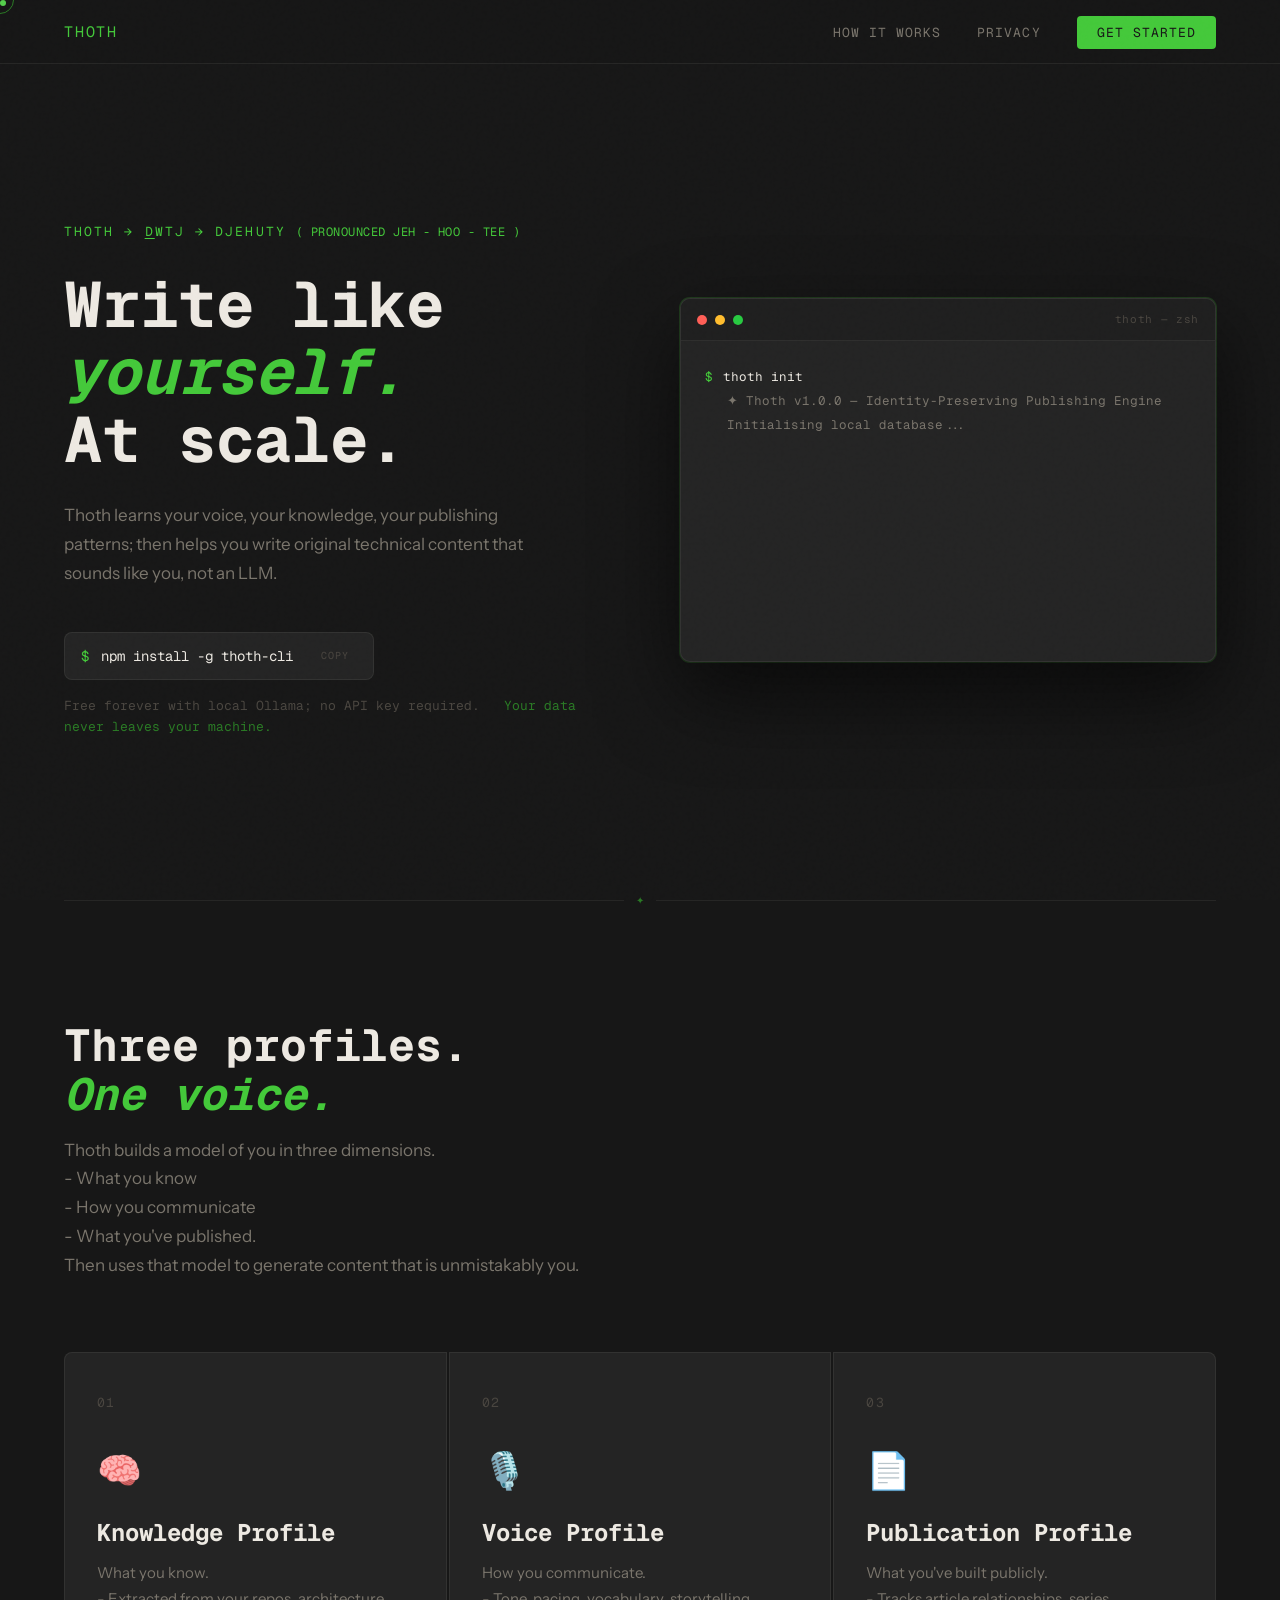
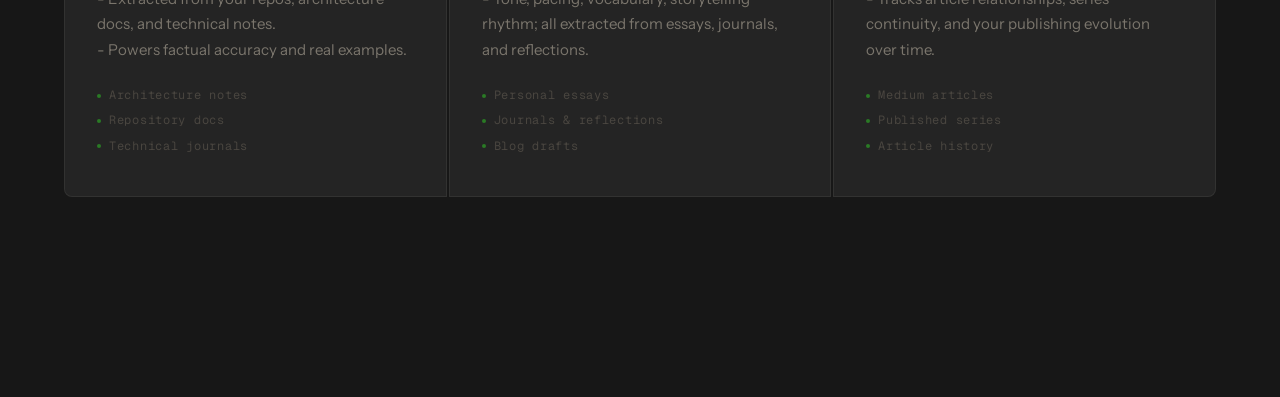
==== index.html @ 168db328 "Implement technical analyst review fixes - Consolidate --font-serif into --font-mono (remove redunda" ====
<!doctype html>
<html lang="en">
	<head>
		<meta charset="UTF-8" />
		<meta name="viewport" content="width=device-width, initial-scale=1.0" />
		<title>Thoth | Identity Preserving Publishing Engine</title>

		<!-- Fonts -->
		<link rel="preconnect" href="https://fonts.googleapis.com" />
		<link rel="preconnect" href="https://fonts.gstatic.com" crossorigin />
		<link
			href="https://fonts.googleapis.com/css2?family=Geist+Mono:wght@300;400;500&family=Instrument+Sans:ital,wght@0,400;0,500;1,400&display=swap"
			rel="stylesheet" />

		<!-- Styles -->
		<link rel="stylesheet" href="css/variables.css" />
		<link rel="stylesheet" href="css/reset.css" />
		<link rel="stylesheet" href="css/base.css" />
		<link rel="stylesheet" href="css/cursor.css" />
		<link rel="stylesheet" href="css/nav.css" />
		<link rel="stylesheet" href="css/hero.css" />
		<link rel="stylesheet" href="css/hero-terminal.css" />
		<link rel="stylesheet" href="css/profiles.css" />
		<link rel="stylesheet" href="css/responsive.css" />
	</head>
	<body>
		<div class="cursor" id="cursor"></div>
		<div class="cursor-ring" id="cursor-ring"></div>

		<nav>
			<div class="nav-logo">Thoth</div>
			<ul class="nav-links">
				<li><a href="#how">How it Works</a></li>
				<li><a href="#privacy">Privacy</a></li>
				<li><a href="#privacy" class="nav-cta">Get Started</a></li>
			</ul>
		</nav>

		<section id="hero">
			<div class="hero-left">
				<p class="hero-eyebrow">
					THOTH &rarr; <u>d</u>wtj &rarr; Djehuty
					<span style="letter-spacing: 0.04em; font-size: 12px">( pronounced Jeh - hoo - tee )</span>
				</p>
				<h1 class="hero-headline">Write like<br /><em>yourself.</em><br />At scale.</h1>
				<p class="hero-sub">
					Thoth learns your voice, your knowledge, your publishing patterns; then helps you write original
					technical content that sounds like you, not an LLM.
				</p>
				<div class="hero-actions">
					<div class="install-strip">
						<span class="prompt">$</span>
						<span id="install-cmd">npm install -g thoth-cli</span>
						<button class="copy-btn">Copy</button>
					</div>
					<p class="hero-note">
						Free forever with local Ollama; no API key required. &nbsp;
						<a href="#privacy">Your data never leaves your machine.</a>
					</p>
				</div>
			</div>

			<div class="hero-right">
				<div class="terminal-window">
					<div class="terminal-bar">
						<div class="t-dot red"></div>
						<div class="t-dot yellow"></div>
						<div class="t-dot green"></div>
						<span class="t-label">thoth — zsh</span>
					</div>
					<div class="terminal-body" id="hero-terminal"></div>
				</div>
			</div>
		</section>

		<div class="section-rule"></div>

		<section id="how">
			<h2 class="section-title">Three profiles.<br /><em>One voice.</em></h2>
			<p class="section-subtitle">
				Thoth builds a model of you in three dimensions. <br />- What you know <br />- How you communicate
				<br />- What you've published. <br />Then uses that model to generate content that is unmistakably you.
			</p>

			<div class="profiles-grid">
				<div class="profile-card">
					<div class="profile-num">01</div>
					<span class="profile-icon">🧠</span>
					<h3 class="profile-name">Knowledge Profile</h3>
					<p class="profile-desc">
						What you know. <br />- Extracted from your repos, architecture docs, and technical notes.
						<br />- Powers factual accuracy and real examples.
					</p>
					<div class="profile-sources">
						<span class="source-tag">Architecture notes</span>
						<span class="source-tag">Repository docs</span>
						<span class="source-tag">Technical journals</span>
					</div>
				</div>

				<div class="profile-card">
					<div class="profile-num">02</div>
					<span class="profile-icon">🎙️</span>
					<h3 class="profile-name">Voice Profile</h3>
					<p class="profile-desc">
						How you communicate. <br />- Tone, pacing, vocabulary, storytelling rhythm; all extracted from
						essays, journals, and reflections.
					</p>
					<div class="profile-sources">
						<span class="source-tag">Personal essays</span>
						<span class="source-tag">Journals & reflections</span>
						<span class="source-tag">Blog drafts</span>
					</div>
				</div>

				<div class="profile-card">
					<div class="profile-num">03</div>
					<span class="profile-icon">📄</span>
					<h3 class="profile-name">Publication Profile</h3>
					<p class="profile-desc">
						What you've built publicly. <br />- Tracks article relationships, series continuity, and your
						publishing evolution over time.
					</p>
					<div class="profile-sources">
						<span class="source-tag">Medium articles</span>
						<span class="source-tag">Published series</span>
						<span class="source-tag">Article history</span>
					</div>
				</div>
			</div>
		</section>

		<script src="js/terminal.js"></script>
		<script src="js/cursor.js"></script>
	</body>
</html>
---- css/variables.css ----
:root {
	--bg: #171717;
	--bg-raised: #1f1f1f;
	--bg-card: #242424;
	--accent: #44c93a;
	--accent-dim: #2a7a25;
	--accent-glow: rgba(68, 201, 58, 0.12);
	--text: #ede9e2;
	--text-dim: #7a756c;
	--text-muted: #4a4640;
	--border: rgba(237, 233, 226, 0.07);
	--border-accent: rgba(68, 201, 58, 0.22);
	--radius: 8px;
	--font-mono: "Geist Mono", "Cascadia Code", monospace;
	--font-body: "Instrument Sans", sans-serif;
}
---- css/base.css ----
body {
    background: var(--bg);
    color: var(--text);
    font-family: var(--font-body);
    font-size: 16px;
    line-height: 1.6;
    overflow-x: hidden;
    cursor: default;
}

body::before {
    content: "";
    position: fixed;
    inset: 0;
    background-image: url("data:image/svg+xml,%3Csvg viewBox='0 0 256 256' xmlns='http://www.w3.org/2000/svg'%3E%3Cfilter id='noise'%3E%3CfeTurbulence type='fractalNoise' baseFrequency='0.9' numOctaves='4' stitchTiles='stitch'/%3E%3C/filter%3E%3Crect width='100%25' height='100%25' filter='url(%23noise)' opacity='0.04'/%3E%3C/svg%3E");
    pointer-events: none;
    z-index: 9999;
    opacity: 0.4;
}
---- css/cursor.css ----
.cursor {
    position: fixed;
    width: 6px;
    height: 6px;
    background: var(--accent);
    border-radius: 50%;
    pointer-events: none;
    z-index: 10000;
    transition:
        width 0.2s ease,
        height 0.2s ease,
        opacity 0.2s ease;
    mix-blend-mode: screen;
}

.cursor-ring {
    position: fixed;
    width: 28px;
    height: 28px;
    border: 1px solid var(--accent-dim);
    border-radius: 50%;
    pointer-events: none;
    z-index: 9998;
    transition:
        width 0.25s ease,
        height 0.25s ease,
        border-color 0.2s ease;
}
---- css/nav.css ----
nav {
    position: fixed;
    top: 0;
    left: 0;
    right: 0;
    z-index: 100;
    padding: 0 5%;
    height: 64px;
    display: flex;
    align-items: center;
    justify-content: space-between;
    border-bottom: 1px solid var(--border);
    background: rgba(23, 23, 23, 0.88);
    backdrop-filter: blur(12px);
}

.nav-logo {
    font-family: var(--font-mono);
    font-size: 15px;
    color: var(--accent);
    letter-spacing: 0.12em;
    text-transform: uppercase;
}

.nav-links {
    display: flex;
    align-items: center;
    gap: 2.25rem;
    list-style: none;
}

.nav-links a {
    font-family: var(--font-mono);
    font-size: 13px;
    color: var(--text-dim);
    text-decoration: none;
    letter-spacing: 0.08em;
    text-transform: uppercase;
    transition: color 0.2s;
}

.nav-links a:hover {
    color: var(--text);
}

.nav-cta {
    font-family: var(--font-mono);
    font-size: 12px;
    color: var(--bg) !important;
    background: var(--accent);
    padding: 0.5rem 1.25rem;
    border-radius: 4px;
    letter-spacing: 0.08em;
    text-transform: uppercase;
    transition: opacity 0.2s !important;
}

.nav-cta:hover {
    opacity: 0.85;
    color: var(--bg) !important;
}
---- css/hero.css ----
#hero {
	min-height: 100dvh;
	padding: 8.75rem 5% 5rem;
	display: grid;
	grid-template-columns: 1fr 1fr;
	gap: 5rem;
	align-items: center;
	position: relative;
	overflow: hidden;
}

.hero-left {
    position: relative;
    z-index: 1;
}

.hero-eyebrow {
    font-family: var(--font-mono);
    font-size: 13px;
    color: var(--accent);
    letter-spacing: 0.16em;
    text-transform: uppercase;
    margin-bottom: 1.75rem;
}

.hero-eyebrow u {
    text-decoration: underline;
    text-underline-offset: 2px;
}

.hero-headline {
	font-family: var(--font-mono);
	font-size: clamp(40px, 5vw, 68px);
	line-height: 1.05;
	color: var(--text);
	margin-bottom: 1.75rem;
}

.hero-headline em {
	font-style: italic;
	color: var(--accent);
}

.hero-sub {
	font-size: 17px;
	color: var(--text-dim);
	line-height: 1.7;
	max-width: 44ch;
	margin-bottom: 2.75rem;
}

.hero-actions {
	display: flex;
	flex-direction: column;
	gap: 1rem;
}

.install-strip {
	display: flex;
    align-items: center;
    gap: 0.75rem;
    background: var(--bg-card);
    border: 1px solid var(--border);
    border-radius: var(--radius);
    padding: 0.75rem 1rem;
    width: fit-content;
}

.install-strip span {
	font-family: var(--font-mono);
	font-size: 14px;
	color: var(--text);
}

.install-strip .prompt {
	color: var(--accent);
	user-select: none;
}

.copy-btn {
	background: none;
	border: none;
	cursor: pointer;
	color: var(--text-muted);
	font-family: var(--font-mono);
    font-size: 10px;
    letter-spacing: 0.1em;
    text-transform: uppercase;
    padding: 0.25rem 0.5rem;
    border-radius: 3px;
	transition:
		color 0.2s,
		background 0.2s;
    margin-left: 0.5rem;
}

.copy-btn:hover {
	color: var(--accent);
	background: var(--accent-glow);
}

.hero-note {
	font-family: var(--font-mono);
	font-size: 13px;
	color: var(--text-muted);
}

.hero-note a {
	color: var(--accent-dim);
	text-decoration: none;
}

.hero-note a:hover {
	color: var(--accent);
}
---- css/hero-terminal.css ----
.hero-right {
    position: relative;
    z-index: 1;
}

.terminal-window {
    background: var(--bg-card);
    border: 1px solid var(--border);
    border-radius: 10px;
    overflow: hidden;
    box-shadow:
        0 32px 80px rgba(0, 0, 0, 0.6),
        0 0 0 1px var(--border-accent);
}

.terminal-bar {
    background: var(--bg-raised);
    padding: 0.75rem 1rem;
    display: flex;
    align-items: center;
    gap: 0.5rem;
    border-bottom: 1px solid var(--border);
}

.t-dot {
    width: 10px;
    height: 10px;
    border-radius: 50%;
}

.t-dot.red {
    background: #ff5f57;
}

.t-dot.yellow {
    background: #ffbd2e;
}

.t-dot.green {
    background: #28ca41;
}

.t-label {
    font-family: var(--font-mono);
    font-size: 11px;
    color: var(--text-muted);
    margin-left: auto;
    letter-spacing: 0.06em;
}

.terminal-body {
    padding: 1.5rem;
    font-family: var(--font-mono);
    font-size: 12.5px;
    line-height: 1.9;
    min-height: 320px;
}

.t-line {
    display: flex;
    align-items: baseline;
    gap: 0.625rem;
}

.t-prompt {
    color: var(--accent);
    user-select: none;
}

.t-cmd {
    color: var(--text);
}

.t-output {
    color: var(--text-dim);
    padding-left: 1.375rem;
}

.t-success {
    color: #4caf82;
    padding-left: 1.375rem;
}

.t-section {
    color: var(--accent-dim);
    padding-left: 1.375rem;
    font-size: 11px;
    letter-spacing: 0.05em;
}

.t-cursor-blink {
    display: inline-block;
    width: 7px;
    height: 13px;
    background: var(--accent);
    animation: blink 1s step-end infinite;
    vertical-align: middle;
    margin-left: 0.125rem;
    border-radius: 1px;
}

@keyframes blink {
    0%,
    100% {
        opacity: 1;
    }
    50% {
        opacity: 0;
    }
}
---- css/profiles.css ----
.section-rule {
    width: 90%;
    margin: 0 auto;
    height: 1px;
    background: var(--border);
    position: relative;
}

.section-rule::before {
    content: "✦";
    position: absolute;
    left: 50%;
    top: 50%;
    transform: translate(-50%, -50%);
    background: var(--bg);
    padding: 0 0.75rem;
    color: var(--accent-dim);
    font-size: 10px;
}

#how {
    padding: 7.5rem 5%;
}

.section-title {
    font-family: var(--font-mono);
    font-size: clamp(32px, 3.5vw, 52px);
    line-height: 1.1;
    color: var(--text);
    margin-bottom: 1rem;
}

.section-title em {
    color: var(--accent);
    font-style: italic;
}

.section-subtitle {
    font-size: 17px;
    color: var(--text-dim);
    max-width: 52ch;
    margin-bottom: 4.5rem;
    line-height: 1.7;
}

.profiles-grid {
    display: grid;
    grid-template-columns: repeat(3, 1fr);
    gap: 0.125rem;
    margin-bottom: 5rem;
}

.profile-card {
    background: var(--bg-card);
    border: 1px solid var(--border);
    padding: 2.5rem 2rem;
    position: relative;
    overflow: hidden;
    cursor: default;
    transition:
        border-color 0.3s ease,
        background 0.3s ease;
}

.profile-card:first-child {
    border-radius: 8px 0 0 8px;
}

.profile-card:last-child {
    border-radius: 0 8px 8px 0;
}

.profile-card::before {
    content: "";
    position: absolute;
    inset: 0;
    background: var(--accent-glow);
    opacity: 0;
    transition: opacity 0.4s ease;
}

.profile-card:hover {
    border-color: var(--border-accent);
}

.profile-card:hover::before {
    opacity: 1;
}

.profile-card:hover .profile-num {
    color: var(--accent);
}

.profile-num {
    font-family: var(--font-mono);
    font-size: 13px;
    color: var(--text-muted);
    letter-spacing: 0.1em;
    margin-bottom: 1.75rem;
    transition: color 0.3s;
}

.profile-icon {
    font-size: 36px;
    margin-bottom: 1.25rem;
    display: block;
}

.profile-name {
    font-family: var(--font-mono);
    font-size: 24px;
    color: var(--text);
    margin-bottom: 0.75rem;
    line-height: 1.2;
}

.profile-desc {
    font-size: 15px;
    color: var(--text-dim);
    line-height: 1.7;
    margin-bottom: 1.5rem;
}

.profile-sources {
    display: flex;
    flex-direction: column;
    gap: 0.375rem;
}

.source-tag {
    font-family: var(--font-mono);
    font-size: 12px;
    color: var(--text-muted);
    letter-spacing: 0.06em;
    display: flex;
    align-items: center;
    gap: 0.5rem;
}

.source-tag::before {
    content: "";
    display: inline-block;
    width: 4px;
    height: 4px;
    border-radius: 50%;
    background: var(--accent-dim);
    flex-shrink: 0;
}
---- css/responsive.css ----
@media (prefers-reduced-motion: reduce) {
    *,
    *::before,
    *::after {
        animation-duration: 0.01ms !important;
        transition-duration: 0.01ms !important;
    }
}

@media (max-width: 900px) {
    #hero {
        grid-template-columns: 1fr;
        gap: 3rem;
    }

    .profiles-grid {
        grid-template-columns: 1fr;
    }

    .profile-card:first-child {
        border-radius: 8px 8px 0 0;
    }

    .profile-card:last-child {
        border-radius: 0 0 8px 8px;
    }

    nav .nav-links {
        display: none;
    }
}
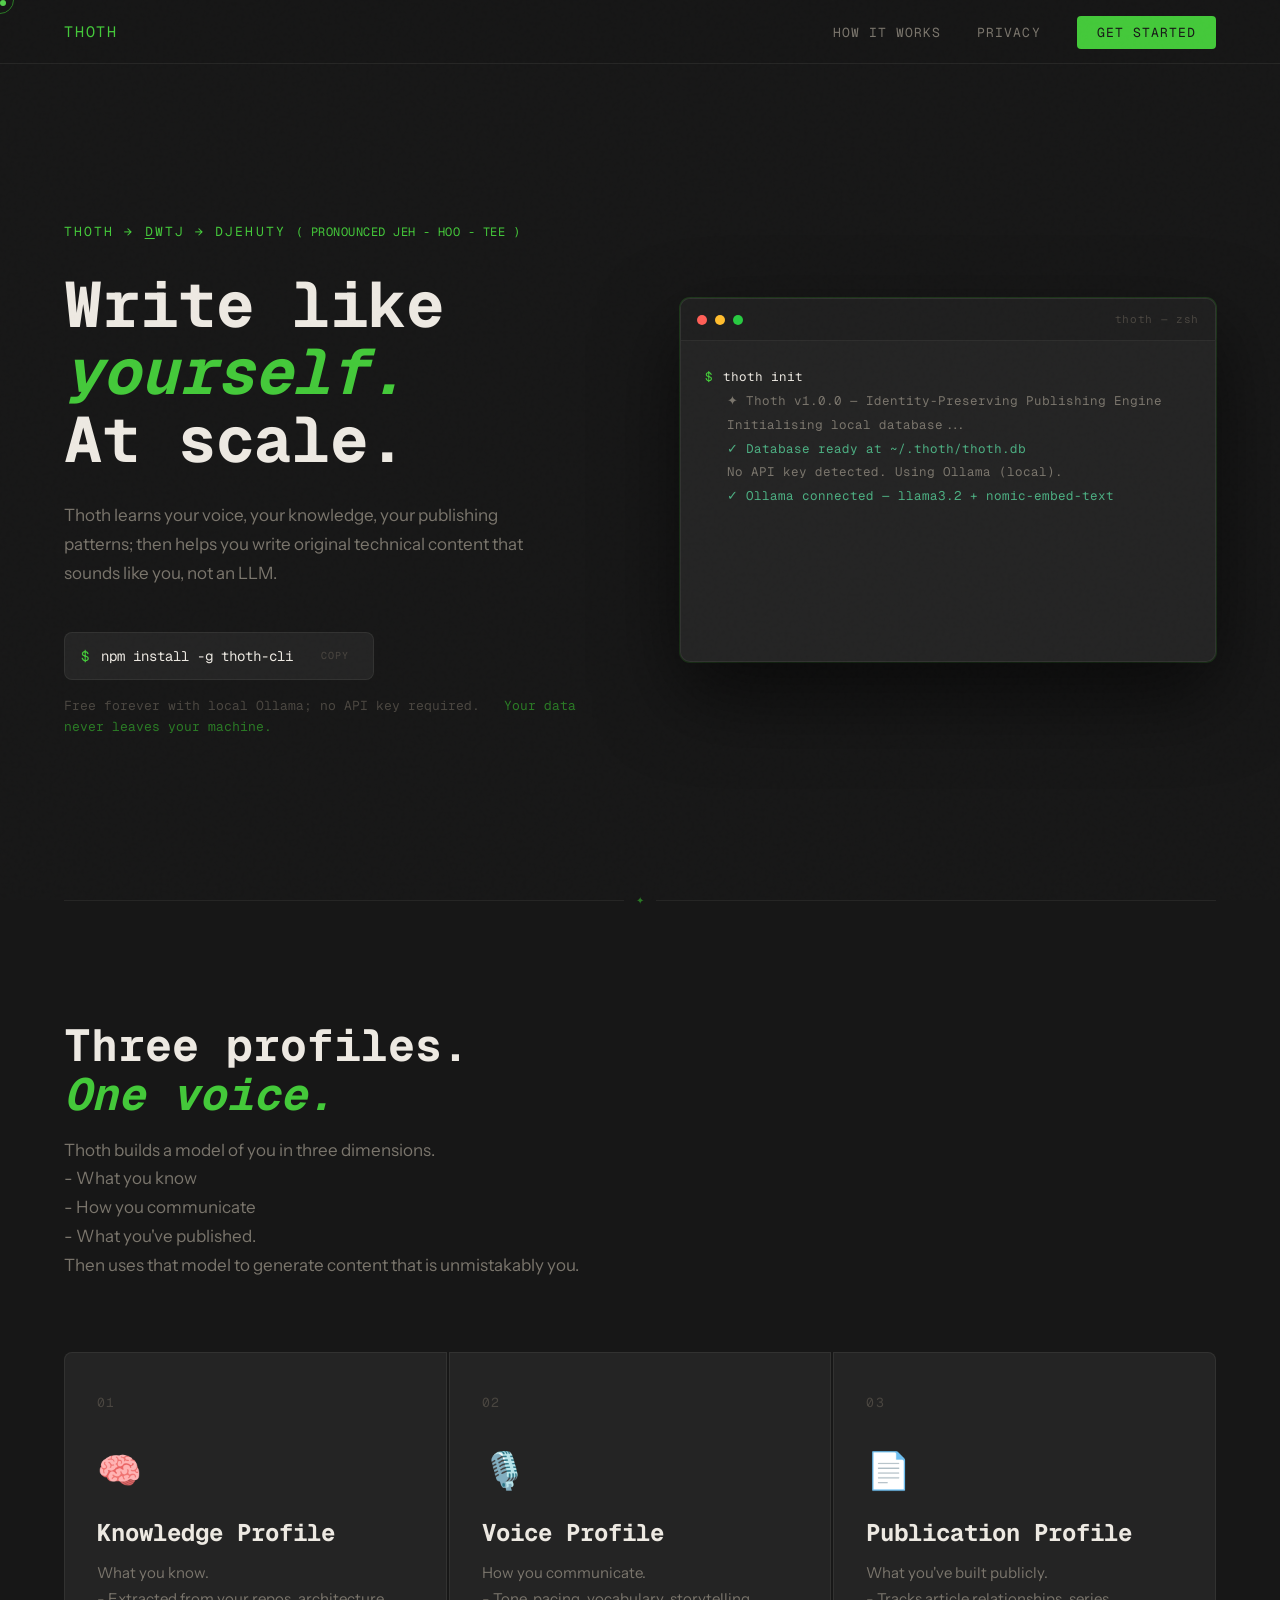
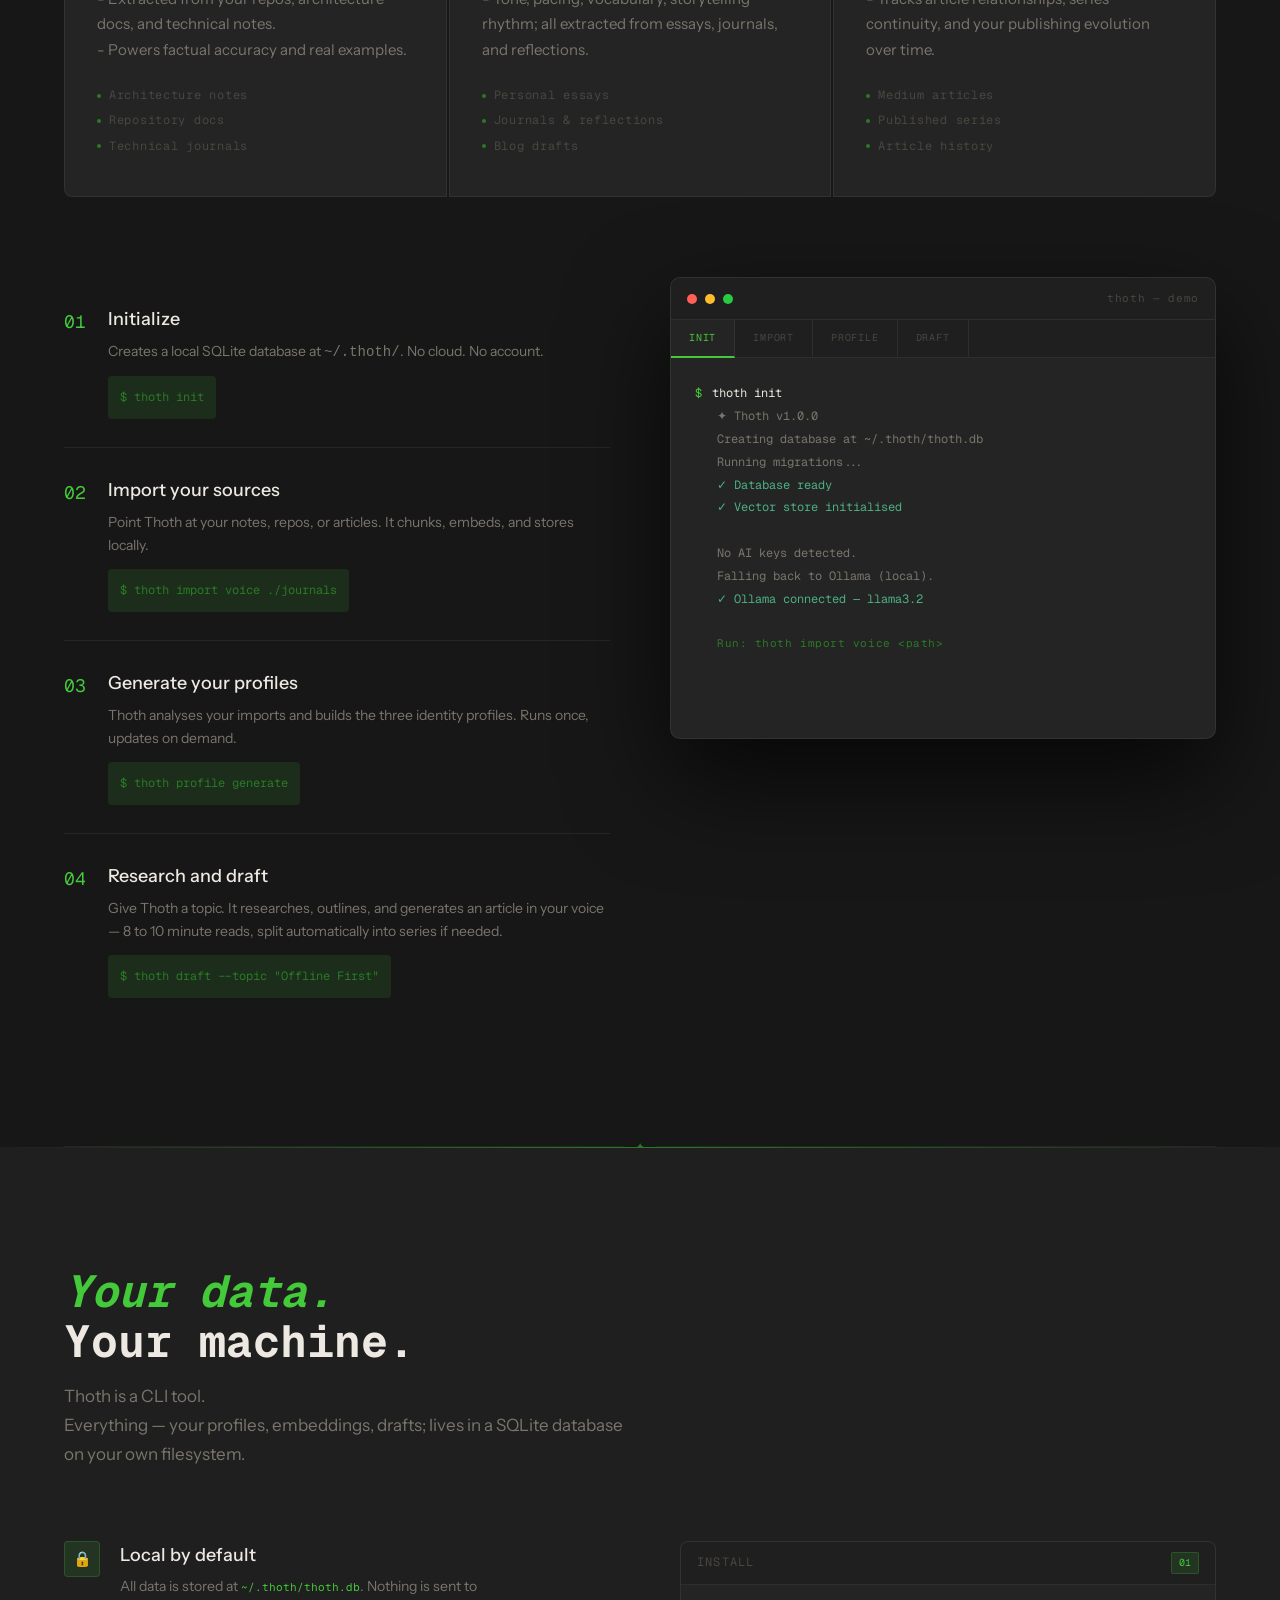
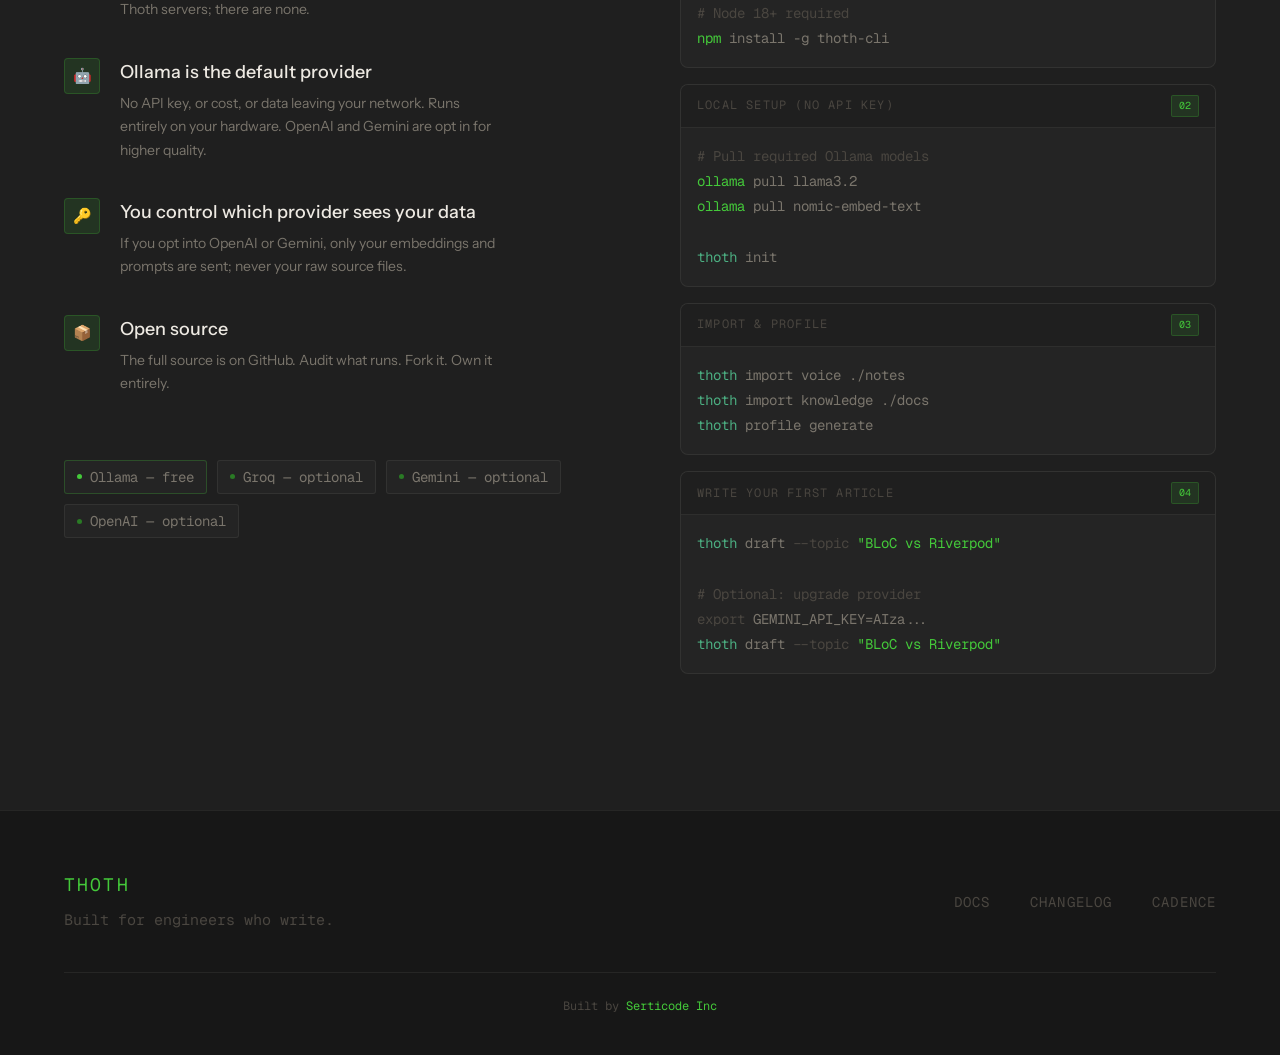
==== commit 669e0c45: "Add flow steps, demo terminal tabs, privacy, quickstart, and footer sections - 7 new CSS files: flow" ====
--- a/index.html
+++ b/index.html
@@ -21,6 +21,12 @@
 		<link rel="stylesheet" href="css/hero.css" />
 		<link rel="stylesheet" href="css/hero-terminal.css" />
 		<link rel="stylesheet" href="css/profiles.css" />
+		<link rel="stylesheet" href="css/flow.css" />
+		<link rel="stylesheet" href="css/demo-tabs.css" />
+		<link rel="stylesheet" href="css/privacy.css" />
+		<link rel="stylesheet" href="css/quickstart.css" />
+		<link rel="stylesheet" href="css/footer.css" />
+		<link rel="stylesheet" href="css/animations.css" />
 		<link rel="stylesheet" href="css/responsive.css" />
 	</head>
 	<body>
@@ -51,7 +57,7 @@
 					<div class="install-strip">
 						<span class="prompt">$</span>
 						<span id="install-cmd">npm install -g thoth-cli</span>
-						<button class="copy-btn">Copy</button>
+						<button class="copy-btn" onclick="copyInstall()">Copy</button>
 					</div>
 					<p class="hero-note">
 						Free forever with local Ollama; no API key required. &nbsp;
@@ -76,11 +82,14 @@
 		<div class="section-rule"></div>
 
 		<section id="how">
-			<h2 class="section-title">Three profiles.<br /><em>One voice.</em></h2>
-			<p class="section-subtitle">
-				Thoth builds a model of you in three dimensions. <br />- What you know <br />- How you communicate
-				<br />- What you've published. <br />Then uses that model to generate content that is unmistakably you.
-			</p>
+			<div class="reveal">
+				<h2 class="section-title">Three profiles.<br /><em>One voice.</em></h2>
+				<p class="section-subtitle">
+					Thoth builds a model of you in three dimensions.
+					<br />- What you know <br />- How you communicate <br />- What you've published. <br />Then uses
+					that model to generate content that is unmistakably you.
+				</p>
+			</div>
 
 			<div class="profiles-grid">
 				<div class="profile-card">
@@ -128,9 +137,297 @@
 					</div>
 				</div>
 			</div>
+
+			<div class="flow-section reveal">
+				<div class="flow-steps">
+					<div class="flow-step">
+						<span class="flow-step-num">01</span>
+						<div class="flow-step-body">
+							<h4 class="flow-step-title">Initialize</h4>
+							<p class="flow-step-desc">
+								Creates a local SQLite database at
+								<code>~/.thoth/</code>. No cloud. No account.
+							</p>
+							<span class="flow-step-cmd">$ thoth init</span>
+						</div>
+					</div>
+					<div class="flow-step">
+						<span class="flow-step-num">02</span>
+						<div class="flow-step-body">
+							<h4 class="flow-step-title">Import your sources</h4>
+							<p class="flow-step-desc">
+								Point Thoth at your notes, repos, or articles. It chunks, embeds, and stores locally.
+							</p>
+							<span class="flow-step-cmd">$ thoth import voice ./journals</span>
+						</div>
+					</div>
+					<div class="flow-step">
+						<span class="flow-step-num">03</span>
+						<div class="flow-step-body">
+							<h4 class="flow-step-title">Generate your profiles</h4>
+							<p class="flow-step-desc">
+								Thoth analyses your imports and builds the three identity profiles. Runs once, updates
+								on demand.
+							</p>
+							<span class="flow-step-cmd">$ thoth profile generate</span>
+						</div>
+					</div>
+					<div class="flow-step">
+						<span class="flow-step-num">04</span>
+						<div class="flow-step-body">
+							<h4 class="flow-step-title">Research and draft</h4>
+							<p class="flow-step-desc">
+								Give Thoth a topic. It researches, outlines, and generates an article in your voice — 8
+								to 10 minute reads, split automatically into series if needed.
+							</p>
+							<span class="flow-step-cmd">$ thoth draft --topic "Offline First"</span>
+						</div>
+					</div>
+				</div>
+
+				<div class="demo-terminal">
+					<div class="terminal-window">
+						<div class="terminal-bar">
+							<div class="t-dot red"></div>
+							<div class="t-dot yellow"></div>
+							<div class="t-dot green"></div>
+							<span class="t-label">thoth — demo</span>
+						</div>
+						<div class="demo-tabs">
+							<div class="demo-tab active" onclick="switchTab(0)">init</div>
+							<div class="demo-tab" onclick="switchTab(1)">import</div>
+							<div class="demo-tab" onclick="switchTab(2)">profile</div>
+							<div class="demo-tab" onclick="switchTab(3)">draft</div>
+						</div>
+						<div class="demo-content">
+							<div class="demo-pane active" id="pane-0">
+								<div class="t-line">
+									<span class="t-prompt">$</span><span class="t-cmd">thoth init</span>
+								</div>
+								<div class="t-output">✦ Thoth v1.0.0</div>
+								<div class="t-output">Creating database at ~/.thoth/thoth.db</div>
+								<div class="t-output">Running migrations...</div>
+								<div class="t-success">✓ Database ready</div>
+								<div class="t-success">✓ Vector store initialised</div>
+								<div class="t-output">&nbsp;</div>
+								<div class="t-output">No AI keys detected.</div>
+								<div class="t-output">Falling back to Ollama (local).</div>
+								<div class="t-success">✓ Ollama connected — llama3.2</div>
+								<div class="t-output">&nbsp;</div>
+								<div class="t-section">Run: thoth import voice &lt;path&gt;</div>
+							</div>
+
+							<div class="demo-pane" id="pane-1">
+								<div class="t-line">
+									<span class="t-prompt">$</span
+									><span class="t-cmd">thoth import voice ./essays</span>
+								</div>
+								<div class="t-output">Scanning ./essays...</div>
+								<div class="t-output">Found 14 markdown files</div>
+								<div class="t-output">&nbsp;</div>
+								<div class="t-output">Chunking content (512 tokens, 50 overlap)</div>
+								<div class="t-success">✓ 127 chunks created</div>
+								<div class="t-output">Generating embeddings via Ollama...</div>
+								<div class="t-success">✓ 127 embeddings stored</div>
+								<div class="t-output">&nbsp;</div>
+								<div class="t-line">
+									<span class="t-prompt">$</span
+									><span class="t-cmd">thoth import knowledge ./architecture</span>
+								</div>
+								<div class="t-output">Found 8 files</div>
+								<div class="t-success">✓ 73 chunks embedded</div>
+							</div>
+
+							<div class="demo-pane" id="pane-2">
+								<div class="t-line">
+									<span class="t-prompt">$</span><span class="t-cmd">thoth profile generate</span>
+								</div>
+								<div class="t-output">Analysing voice sources (127 chunks)...</div>
+								<div class="t-success">✓ Voice profile generated</div>
+								<div class="t-output">&nbsp;</div>
+								<div class="t-output">&nbsp; Tone cinematic, second-person</div>
+								<div class="t-output">&nbsp; Pacing deliberate, story-first</div>
+								<div class="t-output">&nbsp; Vocabulary technical with metaphor</div>
+								<div class="t-output">&nbsp;</div>
+								<div class="t-output">Analysing knowledge sources (73 chunks)...</div>
+								<div class="t-success">✓ Knowledge profile generated</div>
+								<div class="t-success">✓ Publication profile generated</div>
+								<div class="t-output">&nbsp;</div>
+								<div class="t-section">Identity engine ready.</div>
+							</div>
+
+							<div class="demo-pane" id="pane-3">
+								<div class="t-line">
+									<span class="t-prompt">$</span
+									><span class="t-cmd">thoth draft --topic "Offline First Mobile Apps"</span>
+								</div>
+								<div class="t-output">Researching topic...</div>
+								<div class="t-output">Sourcing: architecture blogs, engineering case studies</div>
+								<div class="t-success">✓ Research package built (12 sources)</div>
+								<div class="t-output">&nbsp;</div>
+								<div class="t-output">Applying voice profile...</div>
+								<div class="t-output">Applying knowledge profile...</div>
+								<div class="t-output">Generating outline → draft...</div>
+								<div class="t-success">✓ Article generated (1,640 words, ~9 min read)</div>
+								<div class="t-output">&nbsp;</div>
+								<div class="t-output">Saved: ./drafts/offline-first-mobile-apps.md</div>
+								<div class="t-section">Run: thoth publish --topic "Offline First Mobile Apps"</div>
+							</div>
+						</div>
+					</div>
+				</div>
+			</div>
 		</section>
+
+		<div class="section-rule"></div>
+
+		<section id="privacy">
+			<div class="reveal">
+				<h2 class="section-title"><em>Your data.</em><br />Your machine.</h2>
+				<p class="section-subtitle">
+					Thoth is a CLI tool. <br />Everything — your profiles, embeddings, drafts; lives in a SQLite
+					database on your own filesystem.
+				</p>
+			</div>
+
+			<div class="privacy-grid">
+				<div class="privacy-pillars">
+					<div class="privacy-pillar reveal reveal-delay-1">
+						<div class="pillar-icon">🔒</div>
+						<div class="pillar-body">
+							<h4 class="pillar-title">Local by default</h4>
+							<p class="pillar-desc">
+								All data is stored at
+								<code>~/.thoth/thoth.db</code>. Nothing is sent to Thoth servers; there are none.
+							</p>
+						</div>
+					</div>
+					<div class="privacy-pillar reveal reveal-delay-2">
+						<div class="pillar-icon">🤖</div>
+						<div class="pillar-body">
+							<h4 class="pillar-title">Ollama is the default provider</h4>
+							<p class="pillar-desc">
+								No API key, or cost, or data leaving your network. Runs entirely on your hardware.
+								OpenAI and Gemini are opt in for higher quality.
+							</p>
+						</div>
+					</div>
+					<div class="privacy-pillar reveal reveal-delay-3">
+						<div class="pillar-icon">🔑</div>
+						<div class="pillar-body">
+							<h4 class="pillar-title">You control which provider sees your data</h4>
+							<p class="pillar-desc">
+								If you opt into OpenAI or Gemini, only your embeddings and prompts are sent; never your
+								raw source files.
+							</p>
+						</div>
+					</div>
+					<div class="privacy-pillar reveal reveal-delay-4">
+						<div class="pillar-icon">📦</div>
+						<div class="pillar-body">
+							<h4 class="pillar-title">Open source</h4>
+							<p class="pillar-desc">
+								The full source is on GitHub. Audit what runs. Fork it. Own it entirely.
+							</p>
+						</div>
+					</div>
+
+					<div class="provider-row reveal">
+						<span class="provider-badge free">
+							<span class="badge-dot"></span>
+							Ollama — free
+						</span>
+						<span class="provider-badge paid">
+							<span class="badge-dot"></span>
+							Groq — optional
+						</span>
+						<span class="provider-badge paid">
+							<span class="badge-dot"></span>
+							Gemini — optional
+						</span>
+						<span class="provider-badge paid">
+							<span class="badge-dot"></span>
+							OpenAI — optional
+						</span>
+					</div>
+				</div>
+
+				<div class="quickstart reveal reveal-delay-2">
+					<div class="qs-block">
+						<div class="qs-block-head">
+							<span class="qs-block-label">Install</span>
+							<span class="qs-step-badge">01</span>
+						</div>
+						<div class="qs-code">
+							<span class="c-dim"># Node 18+ required</span><br />
+							<span class="c-accent">npm</span> install -g thoth-cli
+						</div>
+					</div>
+
+					<div class="qs-block">
+						<div class="qs-block-head">
+							<span class="qs-block-label">Local setup (no API key)</span>
+							<span class="qs-step-badge">02</span>
+						</div>
+						<div class="qs-code">
+							<span class="c-dim"># Pull required Ollama models</span><br />
+							<span class="c-accent">ollama</span> pull llama3.2<br />
+							<span class="c-accent">ollama</span> pull nomic-embed-text<br /><br />
+							<span class="c-green">thoth</span> init
+						</div>
+					</div>
+
+					<div class="qs-block">
+						<div class="qs-block-head">
+							<span class="qs-block-label">Import & profile</span>
+							<span class="qs-step-badge">03</span>
+						</div>
+						<div class="qs-code">
+							<span class="c-green">thoth</span> import voice ./notes<br />
+							<span class="c-green">thoth</span> import knowledge ./docs<br />
+							<span class="c-green">thoth</span> profile generate
+						</div>
+					</div>
+
+					<div class="qs-block">
+						<div class="qs-block-head">
+							<span class="qs-block-label">Write your first article</span>
+							<span class="qs-step-badge">04</span>
+						</div>
+						<div class="qs-code">
+							<span class="c-green">thoth</span> draft <span class="c-dim">--topic</span>
+							<span class="c-accent">"BLoC vs Riverpod"</span><br /><br />
+							<span class="c-dim"># Optional: upgrade provider</span><br />
+							<span class="c-dim">export</span> GEMINI_API_KEY=AIza...<br />
+							<span class="c-green">thoth</span> draft <span class="c-dim">--topic</span>
+							<span class="c-accent">"BLoC vs Riverpod"</span>
+						</div>
+					</div>
+				</div>
+			</div>
+		</section>
+
+		<footer>
+			<div class="footer-row">
+				<div>
+					<div class="footer-logo">Thoth</div>
+					<div class="footer-sub">Built for engineers who write.</div>
+				</div>
+				<ul class="footer-links">
+					<li><a href="#">Docs</a></li>
+					<li><a href="#">Changelog</a></li>
+					<li><a href="#">Cadence</a></li>
+				</ul>
+			</div>
+			<div class="footer-built">
+				Built by <a href="https://portfolio.serticode.com" target="_blank" rel="noopener">Serticode Inc</a>
+			</div>
+		</footer>
 
 		<script src="js/terminal.js"></script>
 		<script src="js/cursor.js"></script>
+		<script src="js/demoTabs.js"></script>
+		<script src="js/copyInstall.js"></script>
+		<script src="js/scrollReveal.js"></script>
 	</body>
 </html>
--- a/css/flow.css
+++ b/css/flow.css
@@ -0,0 +1,63 @@
+.flow-section {
+	display: grid;
+	grid-template-columns: 1fr 1fr;
+	gap: 60px;
+	align-items: start;
+	margin-top: 80px;
+}
+
+.flow-steps {
+	display: flex;
+	flex-direction: column;
+	gap: 0;
+}
+
+.flow-step {
+	display: flex;
+	gap: 20px;
+	padding: 28px 0;
+	border-bottom: 1px solid var(--border);
+	position: relative;
+	cursor: default;
+}
+
+.flow-step:last-child {
+	border-bottom: none;
+}
+
+.flow-step-num {
+	font-family: var(--font-mono);
+	font-size: 18px;
+	color: var(--accent);
+	width: 24px;
+	flex-shrink: 0;
+	padding-top: 3px;
+}
+
+.flow-step-body {
+	flex: 1;
+}
+
+.flow-step-title {
+	font-size: 18px;
+	font-weight: 500;
+	color: var(--text);
+	margin-bottom: 6px;
+}
+
+.flow-step-desc {
+	font-size: 14px;
+	color: var(--text-dim);
+	line-height: 1.65;
+}
+
+.flow-step-cmd {
+	font-family: var(--font-mono);
+	font-size: 12px;
+	color: var(--accent-dim);
+	margin-top: 12px;
+	background: var(--accent-glow);
+	padding: 12px 12px;
+	border-radius: 4px;
+	display: inline-block;
+}
--- a/css/demo-tabs.css
+++ b/css/demo-tabs.css
@@ -0,0 +1,57 @@
+.demo-terminal {
+    position: sticky;
+    top: 80px;
+}
+
+.demo-terminal .terminal-window {
+    box-shadow: 0 40px 100px rgba(0, 0, 0, 0.7);
+}
+
+.demo-tabs {
+    display: flex;
+    gap: 0;
+    background: var(--bg-raised);
+    border-bottom: 1px solid var(--border);
+}
+
+.demo-tab {
+    font-family: var(--font-mono);
+    font-size: 10px;
+    color: var(--text-muted);
+    letter-spacing: 0.08em;
+    text-transform: uppercase;
+    padding: 10px 18px;
+    cursor: pointer;
+    border-right: 1px solid var(--border);
+    transition:
+        color 0.2s,
+        background 0.2s;
+    border-bottom: 2px solid transparent;
+    margin-bottom: -1px;
+}
+
+.demo-tab.active {
+    color: var(--accent);
+    background: var(--bg-card);
+    border-bottom-color: var(--accent);
+}
+
+.demo-tab:hover:not(.active) {
+    color: var(--text-dim);
+}
+
+.demo-content {
+    padding: 24px;
+    font-family: var(--font-mono);
+    font-size: 12px;
+    line-height: 1.9;
+    min-height: 380px;
+}
+
+.demo-pane {
+    display: none;
+}
+
+.demo-pane.active {
+    display: block;
+}
--- a/css/privacy.css
+++ b/css/privacy.css
@@ -0,0 +1,107 @@
+#privacy {
+	padding: 120px 5%;
+	background: var(--bg-raised);
+	position: relative;
+	overflow: hidden;
+}
+
+#privacy::before {
+	content: "";
+	position: absolute;
+	top: 0;
+	left: 0;
+	right: 0;
+	height: 1px;
+	background: linear-gradient(90deg, transparent, var(--accent-dim), transparent);
+}
+
+.privacy-grid {
+	display: grid;
+	grid-template-columns: 1fr 1fr;
+	gap: 80px;
+	align-items: start;
+	margin-top: 60px;
+}
+
+.privacy-pillars {
+	display: flex;
+	flex-direction: column;
+	gap: 36px;
+}
+
+.privacy-pillar {
+	display: flex;
+	gap: 20px;
+	align-items: flex-start;
+}
+
+.pillar-icon {
+	width: 36px;
+	height: 36px;
+	border: 1px solid var(--border-accent);
+	border-radius: 4px;
+	display: flex;
+	align-items: center;
+	justify-content: center;
+	font-size: 15px;
+	flex-shrink: 0;
+	background: var(--accent-glow);
+}
+
+.pillar-title {
+	font-size: 18px;
+	font-weight: 500;
+	color: var(--text);
+	margin-bottom: 6px;
+}
+
+.pillar-desc {
+	font-size: 14px;
+	color: var(--text-dim);
+	line-height: 1.65;
+	max-width: 42ch;
+}
+
+.pillar-desc code {
+	font-family: var(--font-mono);
+	font-size: 11px;
+	color: var(--accent);
+}
+
+.provider-row {
+	display: flex;
+	gap: 10px;
+	flex-wrap: wrap;
+	margin-top: 28px;
+}
+
+.provider-badge {
+	font-family: var(--font-mono);
+	font-size: 14px;
+	padding: 5px 12px;
+	border-radius: 3px;
+	border: 1px solid var(--border);
+	color: var(--text-dim);
+	background: var(--bg-card);
+	display: flex;
+	align-items: center;
+	gap: 8px;
+}
+
+.provider-badge .badge-dot {
+	width: 5px;
+	height: 5px;
+	border-radius: 50%;
+}
+
+.provider-badge.free {
+	border-color: rgba(68, 201, 58, 0.25);
+}
+
+.provider-badge.free .badge-dot {
+	background: var(--accent);
+}
+
+.provider-badge.paid .badge-dot {
+	background: var(--accent-dim);
+}
--- a/css/quickstart.css
+++ b/css/quickstart.css
@@ -0,0 +1,59 @@
+.quickstart {
+	position: sticky;
+	top: 80px;
+}
+
+.qs-block {
+	background: var(--bg-card);
+	border: 1px solid var(--border);
+	border-radius: 8px;
+	overflow: hidden;
+	margin-bottom: 16px;
+}
+
+.qs-block-head {
+	padding: 10px 16px;
+	background: var(--bg-raised);
+	border-bottom: 1px solid var(--border);
+	display: flex;
+	align-items: center;
+	justify-content: space-between;
+}
+
+.qs-block-label {
+	font-family: var(--font-mono);
+	font-size: 12px;
+	color: var(--text-muted);
+	letter-spacing: 0.1em;
+	text-transform: uppercase;
+}
+
+.qs-step-badge {
+	font-family: var(--font-mono);
+	font-size: 10px;
+	color: var(--accent);
+	background: var(--accent-glow);
+	border: 1px solid var(--border-accent);
+	border-radius: 2px;
+	padding: 2px 7px;
+}
+
+.qs-code {
+	padding: 16px;
+	font-family: var(--font-mono);
+	font-size: 14px;
+	line-height: 1.8;
+	color: var(--text-dim);
+}
+
+.qs-code .c-accent {
+	color: var(--accent);
+}
+
+.qs-code .c-green {
+	color: #4caf82;
+}
+
+.qs-code .c-dim {
+	color: var(--text-muted);
+}
--- a/css/footer.css
+++ b/css/footer.css
@@ -0,0 +1,65 @@
+footer {
+    padding: 60px 5% 40px;
+    border-top: 1px solid var(--border);
+}
+
+.footer-row {
+    display: flex;
+    align-items: center;
+    justify-content: space-between;
+}
+
+.footer-logo {
+    font-family: var(--font-mono);
+    font-size: 18px;
+    color: var(--accent);
+    letter-spacing: 0.12em;
+    text-transform: uppercase;
+}
+
+.footer-sub {
+    font-family: var(--font-mono);
+    font-size: 15px;
+    color: var(--text-muted);
+    margin-top: 8px;
+}
+
+.footer-links {
+    display: flex;
+    gap: 40px;
+    list-style: none;
+}
+
+.footer-links a {
+    font-family: var(--font-mono);
+    font-size: 14px;
+    color: var(--text-muted);
+    text-decoration: none;
+    letter-spacing: 0.08em;
+    text-transform: uppercase;
+    transition: color 0.2s;
+}
+
+.footer-links a:hover {
+    color: var(--accent);
+}
+
+.footer-built {
+    font-family: var(--font-mono);
+    font-size: 12px;
+    color: var(--text-muted);
+    text-align: center;
+    margin-top: 40px;
+    padding-top: 24px;
+    border-top: 1px solid var(--border);
+}
+
+.footer-built a {
+    color: var(--accent);
+    text-decoration: none;
+    transition: color 0.2s;
+}
+
+.footer-built a:hover {
+    color: var(--text);
+}
--- a/css/animations.css
+++ b/css/animations.css
@@ -0,0 +1,28 @@
+.reveal {
+    opacity: 0;
+    transform: translateY(24px);
+    transition:
+        opacity 0.7s cubic-bezier(0.22, 1, 0.36, 1),
+        transform 0.7s cubic-bezier(0.22, 1, 0.36, 1);
+}
+
+.reveal.visible {
+    opacity: 1;
+    transform: translateY(0);
+}
+
+.reveal-delay-1 {
+    transition-delay: 0.1s;
+}
+
+.reveal-delay-2 {
+    transition-delay: 0.2s;
+}
+
+.reveal-delay-3 {
+    transition-delay: 0.3s;
+}
+
+.reveal-delay-4 {
+    transition-delay: 0.4s;
+}
--- a/css/responsive.css
+++ b/css/responsive.css
@@ -25,6 +25,35 @@
         border-radius: 0 0 8px 8px;
     }
 
+    .flow-section {
+        grid-template-columns: 1fr;
+        gap: 40px;
+    }
+
+    .privacy-grid {
+        grid-template-columns: 1fr;
+        gap: 60px;
+    }
+
+    .demo-terminal {
+        position: static;
+    }
+
+    .quickstart {
+        position: static;
+    }
+
+    .footer-row {
+        flex-direction: column;
+        gap: 24px;
+        text-align: center;
+    }
+
+    .footer-links {
+        gap: 20px;
+        justify-content: center;
+    }
+
     nav .nav-links {
         display: none;
     }
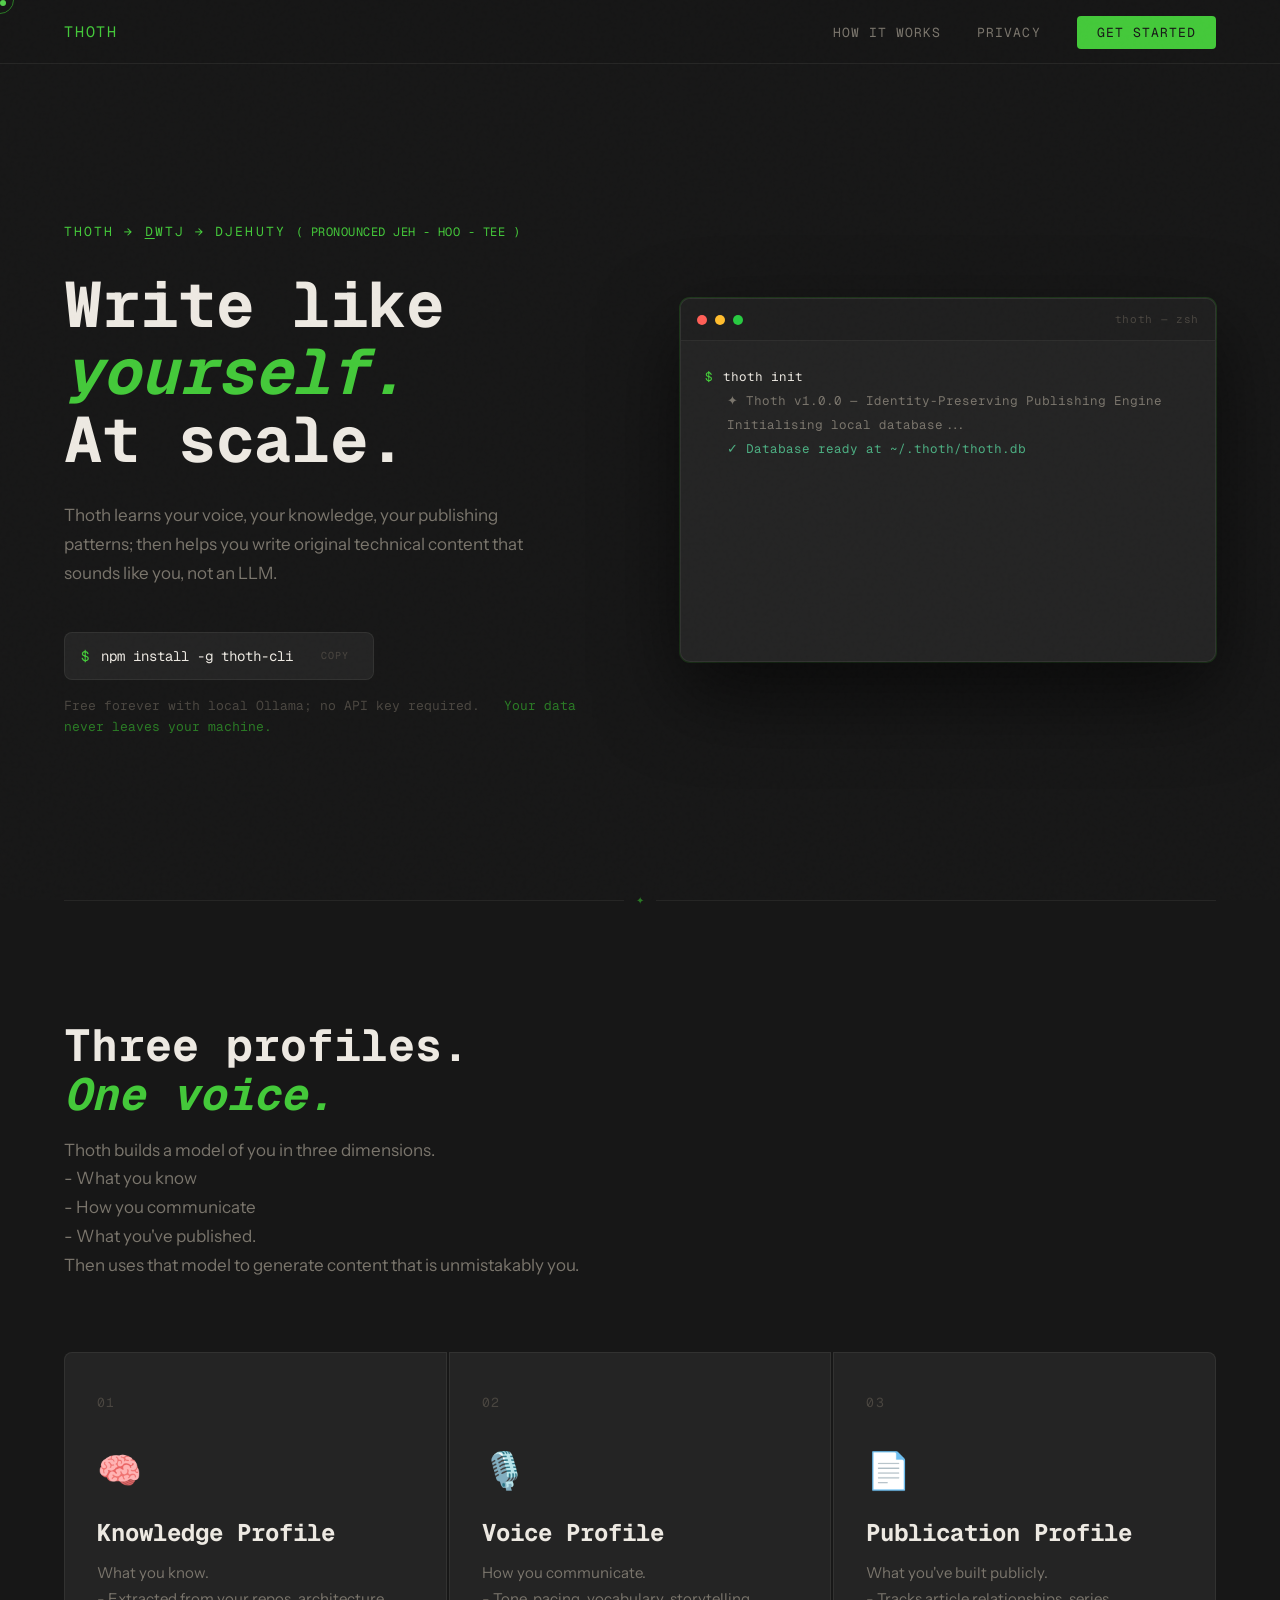
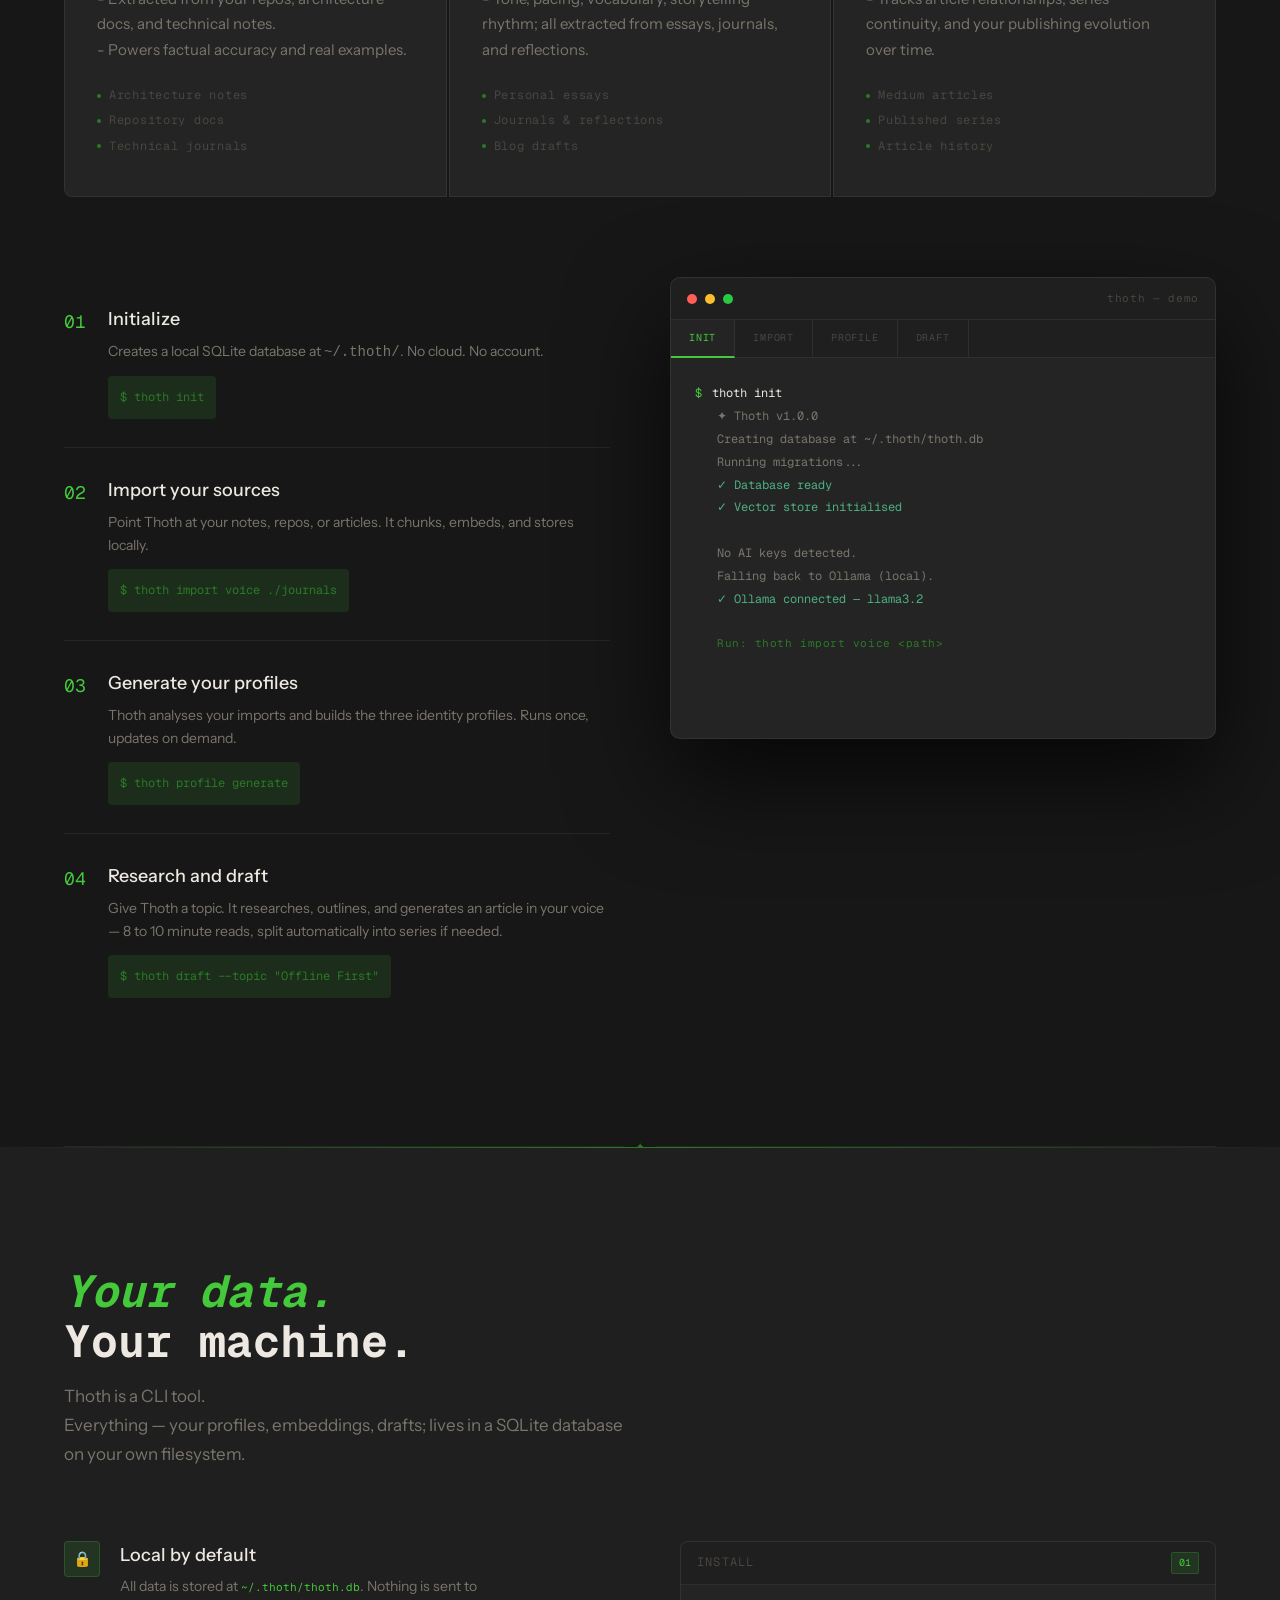
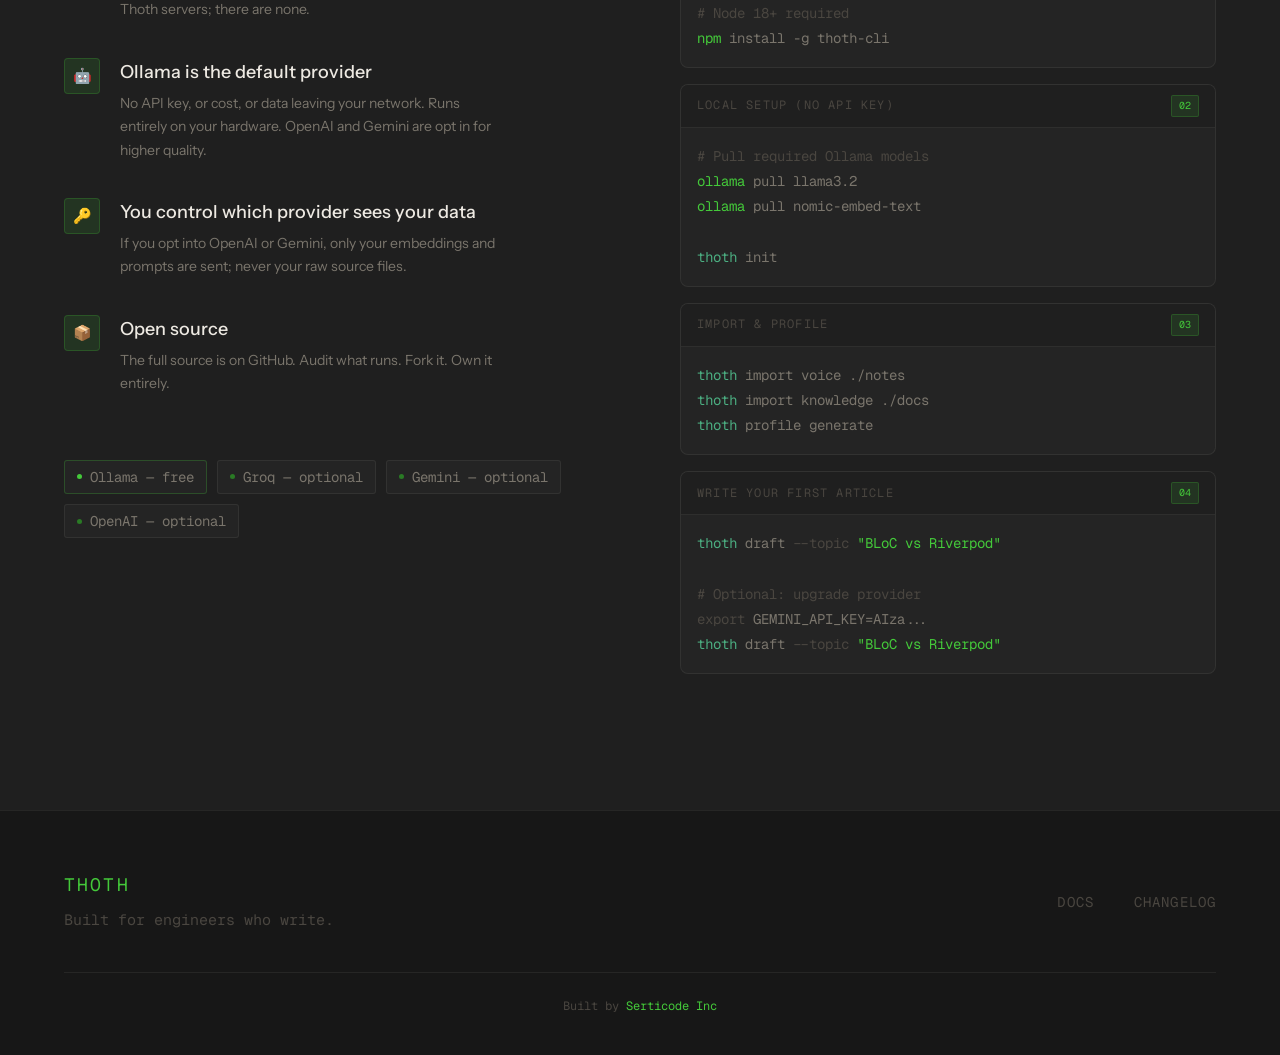
==== commit cd9858ce: "Fix CSS indentation consistency, clipboard error handling, inline event handlers, and railway.json c" ====
--- a/index.html
+++ b/index.html
@@ -48,7 +48,7 @@
 					THOTH &rarr; <u>d</u>wtj &rarr; Djehuty
 					<span style="letter-spacing: 0.04em; font-size: 12px">( pronounced Jeh - hoo - tee )</span>
 				</p>
-				<h1 class="hero-headline">Write like<br /><em>yourself.</em><br />At scale.</h1>
+				<h1 class="hero-headline">Write like<br /><span class="hero-em">yourself.</span><br />At scale.</h1>
 				<p class="hero-sub">
 					Thoth learns your voice, your knowledge, your publishing patterns; then helps you write original
 					technical content that sounds like you, not an LLM.
@@ -57,7 +57,7 @@
 					<div class="install-strip">
 						<span class="prompt">$</span>
 						<span id="install-cmd">npm install -g thoth-cli</span>
-						<button class="copy-btn" onclick="copyInstall()">Copy</button>
+						<button class="copy-btn">Copy</button>
 					</div>
 					<p class="hero-note">
 						Free forever with local Ollama; no API key required. &nbsp;
@@ -194,10 +194,10 @@
 							<span class="t-label">thoth — demo</span>
 						</div>
 						<div class="demo-tabs">
-							<div class="demo-tab active" onclick="switchTab(0)">init</div>
-							<div class="demo-tab" onclick="switchTab(1)">import</div>
-							<div class="demo-tab" onclick="switchTab(2)">profile</div>
-							<div class="demo-tab" onclick="switchTab(3)">draft</div>
+<div class="demo-tab active" data-tab="0">init</div>
+<div class="demo-tab" data-tab="1">import</div>
+<div class="demo-tab" data-tab="2">profile</div>
+<div class="demo-tab" data-tab="3">draft</div>
 						</div>
 						<div class="demo-content">
 							<div class="demo-pane active" id="pane-0">
@@ -416,7 +416,6 @@
 				<ul class="footer-links">
 					<li><a href="#">Docs</a></li>
 					<li><a href="#">Changelog</a></li>
-					<li><a href="#">Cadence</a></li>
 				</ul>
 			</div>
 			<div class="footer-built">
--- a/css/base.css
+++ b/css/base.css
@@ -1,19 +1,19 @@
 body {
-    background: var(--bg);
-    color: var(--text);
-    font-family: var(--font-body);
-    font-size: 16px;
-    line-height: 1.6;
-    overflow-x: hidden;
-    cursor: default;
+	background: var(--bg);
+	color: var(--text);
+	font-family: var(--font-body);
+	font-size: 16px;
+	line-height: 1.6;
+	overflow-x: hidden;
+	cursor: default;
 }
 
 body::before {
-    content: "";
-    position: fixed;
-    inset: 0;
-    background-image: url("data:image/svg+xml,%3Csvg viewBox='0 0 256 256' xmlns='http://www.w3.org/2000/svg'%3E%3Cfilter id='noise'%3E%3CfeTurbulence type='fractalNoise' baseFrequency='0.9' numOctaves='4' stitchTiles='stitch'/%3E%3C/filter%3E%3Crect width='100%25' height='100%25' filter='url(%23noise)' opacity='0.04'/%3E%3C/svg%3E");
-    pointer-events: none;
-    z-index: 9999;
-    opacity: 0.4;
+	content: "";
+	position: fixed;
+	inset: 0;
+	background-image: url("data:image/svg+xml,%3Csvg viewBox='0 0 256 256' xmlns='http://www.w3.org/2000/svg'%3E%3Cfilter id='noise'%3E%3CfeTurbulence type='fractalNoise' baseFrequency='0.9' numOctaves='4' stitchTiles='stitch'/%3E%3C/filter%3E%3Crect width='100%25' height='100%25' filter='url(%23noise)' opacity='0.04'/%3E%3C/svg%3E");
+	pointer-events: none;
+	z-index: 9999;
+	opacity: 0.4;
 }
--- a/css/cursor.css
+++ b/css/cursor.css
@@ -1,28 +1,28 @@
 .cursor {
-    position: fixed;
-    width: 6px;
-    height: 6px;
-    background: var(--accent);
-    border-radius: 50%;
-    pointer-events: none;
-    z-index: 10000;
-    transition:
-        width 0.2s ease,
-        height 0.2s ease,
-        opacity 0.2s ease;
-    mix-blend-mode: screen;
+	position: fixed;
+	width: 6px;
+	height: 6px;
+	background: var(--accent);
+	border-radius: 50%;
+	pointer-events: none;
+	z-index: 10000;
+	transition:
+	    width 0.2s ease,
+	    height 0.2s ease,
+	    opacity 0.2s ease;
+	mix-blend-mode: screen;
 }
 
 .cursor-ring {
-    position: fixed;
-    width: 28px;
-    height: 28px;
-    border: 1px solid var(--accent-dim);
-    border-radius: 50%;
-    pointer-events: none;
-    z-index: 9998;
-    transition:
-        width 0.25s ease,
-        height 0.25s ease,
-        border-color 0.2s ease;
+	position: fixed;
+	width: 28px;
+	height: 28px;
+	border: 1px solid var(--accent-dim);
+	border-radius: 50%;
+	pointer-events: none;
+	z-index: 9998;
+	transition:
+	    width 0.25s ease,
+	    height 0.25s ease,
+	    border-color 0.2s ease;
 }
--- a/css/nav.css
+++ b/css/nav.css
@@ -1,61 +1,61 @@
 nav {
-    position: fixed;
-    top: 0;
-    left: 0;
-    right: 0;
-    z-index: 100;
-    padding: 0 5%;
-    height: 64px;
-    display: flex;
-    align-items: center;
-    justify-content: space-between;
-    border-bottom: 1px solid var(--border);
-    background: rgba(23, 23, 23, 0.88);
-    backdrop-filter: blur(12px);
+	position: fixed;
+	top: 0;
+	left: 0;
+	right: 0;
+	z-index: 100;
+	padding: 0 5%;
+	height: 64px;
+	display: flex;
+	align-items: center;
+	justify-content: space-between;
+	border-bottom: 1px solid var(--border);
+	background: rgba(23, 23, 23, 0.88);
+	backdrop-filter: blur(12px);
 }
 
 .nav-logo {
-    font-family: var(--font-mono);
-    font-size: 15px;
-    color: var(--accent);
-    letter-spacing: 0.12em;
-    text-transform: uppercase;
+	font-family: var(--font-mono);
+	font-size: 15px;
+	color: var(--accent);
+	letter-spacing: 0.12em;
+	text-transform: uppercase;
 }
 
 .nav-links {
-    display: flex;
-    align-items: center;
-    gap: 2.25rem;
-    list-style: none;
+	display: flex;
+	align-items: center;
+	gap: 2.25rem;
+	list-style: none;
 }
 
 .nav-links a {
-    font-family: var(--font-mono);
-    font-size: 13px;
-    color: var(--text-dim);
-    text-decoration: none;
-    letter-spacing: 0.08em;
-    text-transform: uppercase;
-    transition: color 0.2s;
+	font-family: var(--font-mono);
+	font-size: 13px;
+	color: var(--text-dim);
+	text-decoration: none;
+	letter-spacing: 0.08em;
+	text-transform: uppercase;
+	transition: color 0.2s;
 }
 
 .nav-links a:hover {
-    color: var(--text);
+	color: var(--text);
 }
 
 .nav-cta {
-    font-family: var(--font-mono);
-    font-size: 12px;
-    color: var(--bg) !important;
-    background: var(--accent);
-    padding: 0.5rem 1.25rem;
-    border-radius: 4px;
-    letter-spacing: 0.08em;
-    text-transform: uppercase;
-    transition: opacity 0.2s !important;
+	font-family: var(--font-mono);
+	font-size: 12px;
+	color: var(--bg) !important;
+	background: var(--accent);
+	padding: 0.5rem 1.25rem;
+	border-radius: 4px;
+	letter-spacing: 0.08em;
+	text-transform: uppercase;
+	transition: opacity 0.2s !important;
 }
 
 .nav-cta:hover {
-    opacity: 0.85;
-    color: var(--bg) !important;
+	opacity: 0.85;
+	color: var(--bg) !important;
 }
--- a/css/hero.css
+++ b/css/hero.css
@@ -6,26 +6,25 @@
 	gap: 5rem;
 	align-items: center;
 	position: relative;
-	overflow: hidden;
 }
 
 .hero-left {
-    position: relative;
-    z-index: 1;
+	position: relative;
+	z-index: 1;
 }
 
 .hero-eyebrow {
-    font-family: var(--font-mono);
-    font-size: 13px;
-    color: var(--accent);
-    letter-spacing: 0.16em;
-    text-transform: uppercase;
-    margin-bottom: 1.75rem;
+	font-family: var(--font-mono);
+	font-size: 13px;
+	color: var(--accent);
+	letter-spacing: 0.16em;
+	text-transform: uppercase;
+	margin-bottom: 1.75rem;
 }
 
 .hero-eyebrow u {
-    text-decoration: underline;
-    text-underline-offset: 2px;
+	text-decoration: underline;
+	text-underline-offset: 2px;
 }
 
 .hero-headline {
@@ -36,7 +35,7 @@
 	margin-bottom: 1.75rem;
 }
 
-.hero-headline em {
+.hero-headline .hero-em {
 	font-style: italic;
 	color: var(--accent);
 }
@@ -57,13 +56,13 @@
 
 .install-strip {
 	display: flex;
-    align-items: center;
-    gap: 0.75rem;
-    background: var(--bg-card);
-    border: 1px solid var(--border);
-    border-radius: var(--radius);
-    padding: 0.75rem 1rem;
-    width: fit-content;
+	align-items: center;
+	gap: 0.75rem;
+	background: var(--bg-card);
+	border: 1px solid var(--border);
+	border-radius: var(--radius);
+	padding: 0.75rem 1rem;
+	width: fit-content;
 }
 
 .install-strip span {
@@ -83,15 +82,15 @@
 	cursor: pointer;
 	color: var(--text-muted);
 	font-family: var(--font-mono);
-    font-size: 10px;
-    letter-spacing: 0.1em;
-    text-transform: uppercase;
-    padding: 0.25rem 0.5rem;
-    border-radius: 3px;
+	font-size: 10px;
+	letter-spacing: 0.1em;
+	text-transform: uppercase;
+	padding: 0.25rem 0.5rem;
+	border-radius: 3px;
 	transition:
 		color 0.2s,
 		background 0.2s;
-    margin-left: 0.5rem;
+	margin-left: 0.5rem;
 }
 
 .copy-btn:hover {
--- a/css/hero-terminal.css
+++ b/css/hero-terminal.css
@@ -1,111 +1,111 @@
 .hero-right {
-    position: relative;
-    z-index: 1;
+	position: relative;
+	z-index: 1;
 }
 
 .terminal-window {
-    background: var(--bg-card);
-    border: 1px solid var(--border);
-    border-radius: 10px;
-    overflow: hidden;
-    box-shadow:
-        0 32px 80px rgba(0, 0, 0, 0.6),
-        0 0 0 1px var(--border-accent);
+	background: var(--bg-card);
+	border: 1px solid var(--border);
+	border-radius: 10px;
+	overflow: hidden;
+	box-shadow:
+	    0 32px 80px rgba(0, 0, 0, 0.6),
+	    0 0 0 1px var(--border-accent);
 }
 
 .terminal-bar {
-    background: var(--bg-raised);
-    padding: 0.75rem 1rem;
-    display: flex;
-    align-items: center;
-    gap: 0.5rem;
-    border-bottom: 1px solid var(--border);
+	background: var(--bg-raised);
+	padding: 0.75rem 1rem;
+	display: flex;
+	align-items: center;
+	gap: 0.5rem;
+	border-bottom: 1px solid var(--border);
 }
 
 .t-dot {
-    width: 10px;
-    height: 10px;
-    border-radius: 50%;
+	width: 10px;
+	height: 10px;
+	border-radius: 50%;
 }
 
 .t-dot.red {
-    background: #ff5f57;
+	background: #ff5f57;
 }
 
 .t-dot.yellow {
-    background: #ffbd2e;
+	background: #ffbd2e;
 }
 
 .t-dot.green {
-    background: #28ca41;
+	background: #28ca41;
 }
 
 .t-label {
-    font-family: var(--font-mono);
-    font-size: 11px;
-    color: var(--text-muted);
-    margin-left: auto;
-    letter-spacing: 0.06em;
+	font-family: var(--font-mono);
+	font-size: 11px;
+	color: var(--text-muted);
+	margin-left: auto;
+	letter-spacing: 0.06em;
 }
 
 .terminal-body {
-    padding: 1.5rem;
-    font-family: var(--font-mono);
-    font-size: 12.5px;
-    line-height: 1.9;
-    min-height: 320px;
+	padding: 1.5rem;
+	font-family: var(--font-mono);
+	font-size: 12.5px;
+	line-height: 1.9;
+	min-height: 320px;
 }
 
 .t-line {
-    display: flex;
-    align-items: baseline;
-    gap: 0.625rem;
+	display: flex;
+	align-items: baseline;
+	gap: 0.625rem;
 }
 
 .t-prompt {
-    color: var(--accent);
-    user-select: none;
+	color: var(--accent);
+	user-select: none;
 }
 
 .t-cmd {
-    color: var(--text);
+	color: var(--text);
 }
 
 .t-output {
-    color: var(--text-dim);
-    padding-left: 1.375rem;
+	color: var(--text-dim);
+	padding-left: 1.375rem;
 }
 
 .t-success {
-    color: #4caf82;
-    padding-left: 1.375rem;
+	color: #4caf82;
+	padding-left: 1.375rem;
 }
 
 .t-section {
-    color: var(--accent-dim);
-    padding-left: 1.375rem;
-    font-size: 11px;
-    letter-spacing: 0.05em;
+	color: var(--accent-dim);
+	padding-left: 1.375rem;
+	font-size: 11px;
+	letter-spacing: 0.05em;
 }
 
 .t-cursor-blink {
-    display: inline-block;
-    width: 7px;
-    height: 13px;
-    background: var(--accent);
-    animation: blink 1s step-end infinite;
-    vertical-align: middle;
-    margin-left: 0.125rem;
-    border-radius: 1px;
+	display: inline-block;
+	width: 7px;
+	height: 13px;
+	background: var(--accent);
+	animation: blink 1s step-end infinite;
+	vertical-align: middle;
+	margin-left: 0.125rem;
+	border-radius: 1px;
 }
 
 @keyframes blink {
-    0%,
-    100% {
-        opacity: 1;
-    }
-    50% {
-        opacity: 0;
-    }
+	0%,
+	100% {
+	    opacity: 1;
+	}
+	50% {
+	    opacity: 0;
+	}
 }
 
--- a/css/profiles.css
+++ b/css/profiles.css
@@ -1,148 +1,148 @@
 .section-rule {
-    width: 90%;
-    margin: 0 auto;
-    height: 1px;
-    background: var(--border);
-    position: relative;
+	width: 90%;
+	margin: 0 auto;
+	height: 1px;
+	background: var(--border);
+	position: relative;
 }
 
 .section-rule::before {
-    content: "✦";
-    position: absolute;
-    left: 50%;
-    top: 50%;
-    transform: translate(-50%, -50%);
-    background: var(--bg);
-    padding: 0 0.75rem;
-    color: var(--accent-dim);
-    font-size: 10px;
+	content: "✦";
+	position: absolute;
+	left: 50%;
+	top: 50%;
+	transform: translate(-50%, -50%);
+	background: var(--bg);
+	padding: 0 0.75rem;
+	color: var(--accent-dim);
+	font-size: 10px;
 }
 
 #how {
-    padding: 7.5rem 5%;
+	padding: 7.5rem 5%;
 }
 
 .section-title {
-    font-family: var(--font-mono);
-    font-size: clamp(32px, 3.5vw, 52px);
-    line-height: 1.1;
-    color: var(--text);
-    margin-bottom: 1rem;
+	font-family: var(--font-mono);
+	font-size: clamp(32px, 3.5vw, 52px);
+	line-height: 1.1;
+	color: var(--text);
+	margin-bottom: 1rem;
 }
 
 .section-title em {
-    color: var(--accent);
-    font-style: italic;
+	color: var(--accent);
+	font-style: italic;
 }
 
 .section-subtitle {
-    font-size: 17px;
-    color: var(--text-dim);
-    max-width: 52ch;
-    margin-bottom: 4.5rem;
-    line-height: 1.7;
+	font-size: 17px;
+	color: var(--text-dim);
+	max-width: 52ch;
+	margin-bottom: 4.5rem;
+	line-height: 1.7;
 }
 
 .profiles-grid {
-    display: grid;
-    grid-template-columns: repeat(3, 1fr);
-    gap: 0.125rem;
-    margin-bottom: 5rem;
+	display: grid;
+	grid-template-columns: repeat(3, 1fr);
+	gap: 0.125rem;
+	margin-bottom: 5rem;
 }
 
 .profile-card {
-    background: var(--bg-card);
-    border: 1px solid var(--border);
-    padding: 2.5rem 2rem;
-    position: relative;
-    overflow: hidden;
-    cursor: default;
-    transition:
-        border-color 0.3s ease,
-        background 0.3s ease;
+	background: var(--bg-card);
+	border: 1px solid var(--border);
+	padding: 2.5rem 2rem;
+	position: relative;
+	overflow: hidden;
+	cursor: default;
+	transition:
+		border-color 0.3s ease,
+		background 0.3s ease;
 }
 
 .profile-card:first-child {
-    border-radius: 8px 0 0 8px;
+	border-radius: 8px 0 0 8px;
 }
 
 .profile-card:last-child {
-    border-radius: 0 8px 8px 0;
+	border-radius: 0 8px 8px 0;
 }
 
 .profile-card::before {
-    content: "";
-    position: absolute;
-    inset: 0;
-    background: var(--accent-glow);
-    opacity: 0;
-    transition: opacity 0.4s ease;
+	content: "";
+	position: absolute;
+	inset: 0;
+	background: var(--accent-glow);
+	opacity: 0;
+	transition: opacity 0.4s ease;
 }
 
 .profile-card:hover {
-    border-color: var(--border-accent);
+	border-color: var(--border-accent);
 }
 
 .profile-card:hover::before {
-    opacity: 1;
+	opacity: 1;
 }
 
 .profile-card:hover .profile-num {
-    color: var(--accent);
+	color: var(--accent);
 }
 
 .profile-num {
-    font-family: var(--font-mono);
-    font-size: 13px;
-    color: var(--text-muted);
-    letter-spacing: 0.1em;
-    margin-bottom: 1.75rem;
-    transition: color 0.3s;
+	font-family: var(--font-mono);
+	font-size: 13px;
+	color: var(--text-muted);
+	letter-spacing: 0.1em;
+	margin-bottom: 1.75rem;
+	transition: color 0.3s;
 }
 
 .profile-icon {
-    font-size: 36px;
-    margin-bottom: 1.25rem;
-    display: block;
+	font-size: 36px;
+	margin-bottom: 1.25rem;
+	display: block;
 }
 
 .profile-name {
-    font-family: var(--font-mono);
-    font-size: 24px;
-    color: var(--text);
-    margin-bottom: 0.75rem;
-    line-height: 1.2;
+	font-family: var(--font-mono);
+	font-size: 24px;
+	color: var(--text);
+	margin-bottom: 0.75rem;
+	line-height: 1.2;
 }
 
 .profile-desc {
-    font-size: 15px;
-    color: var(--text-dim);
-    line-height: 1.7;
-    margin-bottom: 1.5rem;
+	font-size: 15px;
+	color: var(--text-dim);
+	line-height: 1.7;
+	margin-bottom: 1.5rem;
 }
 
 .profile-sources {
-    display: flex;
-    flex-direction: column;
-    gap: 0.375rem;
+	display: flex;
+	flex-direction: column;
+	gap: 0.375rem;
 }
 
 .source-tag {
-    font-family: var(--font-mono);
-    font-size: 12px;
-    color: var(--text-muted);
-    letter-spacing: 0.06em;
-    display: flex;
-    align-items: center;
-    gap: 0.5rem;
+	font-family: var(--font-mono);
+	font-size: 12px;
+	color: var(--text-muted);
+	letter-spacing: 0.06em;
+	display: flex;
+	align-items: center;
+	gap: 0.5rem;
 }
 
 .source-tag::before {
-    content: "";
-    display: inline-block;
-    width: 4px;
-    height: 4px;
-    border-radius: 50%;
-    background: var(--accent-dim);
-    flex-shrink: 0;
+	content: "";
+	display: inline-block;
+	width: 4px;
+	height: 4px;
+	border-radius: 50%;
+	background: var(--accent-dim);
+	flex-shrink: 0;
 }
--- a/css/demo-tabs.css
+++ b/css/demo-tabs.css
@@ -1,57 +1,57 @@
 .demo-terminal {
-    position: sticky;
-    top: 80px;
+	position: sticky;
+	top: 80px;
 }
 
 .demo-terminal .terminal-window {
-    box-shadow: 0 40px 100px rgba(0, 0, 0, 0.7);
+	box-shadow: 0 40px 100px rgba(0, 0, 0, 0.7);
 }
 
 .demo-tabs {
-    display: flex;
-    gap: 0;
-    background: var(--bg-raised);
-    border-bottom: 1px solid var(--border);
+	display: flex;
+	gap: 0;
+	background: var(--bg-raised);
+	border-bottom: 1px solid var(--border);
 }
 
 .demo-tab {
-    font-family: var(--font-mono);
-    font-size: 10px;
-    color: var(--text-muted);
-    letter-spacing: 0.08em;
-    text-transform: uppercase;
-    padding: 10px 18px;
-    cursor: pointer;
-    border-right: 1px solid var(--border);
-    transition:
-        color 0.2s,
-        background 0.2s;
-    border-bottom: 2px solid transparent;
-    margin-bottom: -1px;
+	font-family: var(--font-mono);
+	font-size: 10px;
+	color: var(--text-muted);
+	letter-spacing: 0.08em;
+	text-transform: uppercase;
+	padding: 10px 18px;
+	cursor: pointer;
+	border-right: 1px solid var(--border);
+	transition:
+	    color 0.2s,
+	    background 0.2s;
+	border-bottom: 2px solid transparent;
+	margin-bottom: -1px;
 }
 
 .demo-tab.active {
-    color: var(--accent);
-    background: var(--bg-card);
-    border-bottom-color: var(--accent);
+	color: var(--accent);
+	background: var(--bg-card);
+	border-bottom-color: var(--accent);
 }
 
 .demo-tab:hover:not(.active) {
-    color: var(--text-dim);
+	color: var(--text-dim);
 }
 
 .demo-content {
-    padding: 24px;
-    font-family: var(--font-mono);
-    font-size: 12px;
-    line-height: 1.9;
-    min-height: 380px;
+	padding: 24px;
+	font-family: var(--font-mono);
+	font-size: 12px;
+	line-height: 1.9;
+	min-height: 380px;
 }
 
 .demo-pane {
-    display: none;
+	display: none;
 }
 
 .demo-pane.active {
-    display: block;
+	display: block;
 }
--- a/css/privacy.css
+++ b/css/privacy.css
@@ -2,7 +2,6 @@
 	padding: 120px 5%;
 	background: var(--bg-raised);
 	position: relative;
-	overflow: hidden;
 }
 
 #privacy::before {
--- a/css/footer.css
+++ b/css/footer.css
@@ -1,65 +1,65 @@
 footer {
-    padding: 60px 5% 40px;
-    border-top: 1px solid var(--border);
+	padding: 60px 5% 40px;
+	border-top: 1px solid var(--border);
 }
 
 .footer-row {
-    display: flex;
-    align-items: center;
-    justify-content: space-between;
+	display: flex;
+	align-items: center;
+	justify-content: space-between;
 }
 
 .footer-logo {
-    font-family: var(--font-mono);
-    font-size: 18px;
-    color: var(--accent);
-    letter-spacing: 0.12em;
-    text-transform: uppercase;
+	font-family: var(--font-mono);
+	font-size: 18px;
+	color: var(--accent);
+	letter-spacing: 0.12em;
+	text-transform: uppercase;
 }
 
 .footer-sub {
-    font-family: var(--font-mono);
-    font-size: 15px;
-    color: var(--text-muted);
-    margin-top: 8px;
+	font-family: var(--font-mono);
+	font-size: 15px;
+	color: var(--text-muted);
+	margin-top: 8px;
 }
 
 .footer-links {
-    display: flex;
-    gap: 40px;
-    list-style: none;
+	display: flex;
+	gap: 40px;
+	list-style: none;
 }
 
 .footer-links a {
-    font-family: var(--font-mono);
-    font-size: 14px;
-    color: var(--text-muted);
-    text-decoration: none;
-    letter-spacing: 0.08em;
-    text-transform: uppercase;
-    transition: color 0.2s;
+	font-family: var(--font-mono);
+	font-size: 14px;
+	color: var(--text-muted);
+	text-decoration: none;
+	letter-spacing: 0.08em;
+	text-transform: uppercase;
+	transition: color 0.2s;
 }
 
 .footer-links a:hover {
-    color: var(--accent);
+	color: var(--accent);
 }
 
 .footer-built {
-    font-family: var(--font-mono);
-    font-size: 12px;
-    color: var(--text-muted);
-    text-align: center;
-    margin-top: 40px;
-    padding-top: 24px;
-    border-top: 1px solid var(--border);
+	font-family: var(--font-mono);
+	font-size: 12px;
+	color: var(--text-muted);
+	text-align: center;
+	margin-top: 40px;
+	padding-top: 24px;
+	border-top: 1px solid var(--border);
 }
 
 .footer-built a {
-    color: var(--accent);
-    text-decoration: none;
-    transition: color 0.2s;
+	color: var(--accent);
+	text-decoration: none;
+	transition: color 0.2s;
 }
 
 .footer-built a:hover {
-    color: var(--text);
+	color: var(--text);
 }
--- a/css/animations.css
+++ b/css/animations.css
@@ -1,28 +1,28 @@
 .reveal {
-    opacity: 0;
-    transform: translateY(24px);
-    transition:
-        opacity 0.7s cubic-bezier(0.22, 1, 0.36, 1),
-        transform 0.7s cubic-bezier(0.22, 1, 0.36, 1);
+	opacity: 0;
+	transform: translateY(24px);
+	transition:
+	    opacity 0.7s cubic-bezier(0.22, 1, 0.36, 1),
+	    transform 0.7s cubic-bezier(0.22, 1, 0.36, 1);
 }
 
 .reveal.visible {
-    opacity: 1;
-    transform: translateY(0);
+	opacity: 1;
+	transform: translateY(0);
 }
 
 .reveal-delay-1 {
-    transition-delay: 0.1s;
+	transition-delay: 0.1s;
 }
 
 .reveal-delay-2 {
-    transition-delay: 0.2s;
+	transition-delay: 0.2s;
 }
 
 .reveal-delay-3 {
-    transition-delay: 0.3s;
+	transition-delay: 0.3s;
 }
 
 .reveal-delay-4 {
-    transition-delay: 0.4s;
+	transition-delay: 0.4s;
 }
--- a/css/responsive.css
+++ b/css/responsive.css
@@ -1,60 +1,60 @@
 @media (prefers-reduced-motion: reduce) {
-    *,
-    *::before,
-    *::after {
-        animation-duration: 0.01ms !important;
-        transition-duration: 0.01ms !important;
-    }
+	*,
+	*::before,
+	*::after {
+	    animation-duration: 0.01ms !important;
+	    transition-duration: 0.01ms !important;
+	}
 }
 
 @media (max-width: 900px) {
-    #hero {
-        grid-template-columns: 1fr;
-        gap: 3rem;
-    }
+	#hero {
+	    grid-template-columns: 1fr;
+	    gap: 3rem;
+	}
 
-    .profiles-grid {
-        grid-template-columns: 1fr;
-    }
+	.profiles-grid {
+	    grid-template-columns: 1fr;
+	}
 
-    .profile-card:first-child {
-        border-radius: 8px 8px 0 0;
-    }
+	.profile-card:first-child {
+	    border-radius: 8px 8px 0 0;
+	}
 
-    .profile-card:last-child {
-        border-radius: 0 0 8px 8px;
-    }
+	.profile-card:last-child {
+	    border-radius: 0 0 8px 8px;
+	}
 
-    .flow-section {
-        grid-template-columns: 1fr;
-        gap: 40px;
-    }
+	.flow-section {
+	    grid-template-columns: 1fr;
+	    gap: 40px;
+	}
 
-    .privacy-grid {
-        grid-template-columns: 1fr;
-        gap: 60px;
-    }
+	.privacy-grid {
+	    grid-template-columns: 1fr;
+	    gap: 60px;
+	}
 
-    .demo-terminal {
-        position: static;
-    }
+	.demo-terminal {
+	    position: static;
+	}
 
-    .quickstart {
-        position: static;
-    }
+	.quickstart {
+	    position: static;
+	}
 
-    .footer-row {
-        flex-direction: column;
-        gap: 24px;
-        text-align: center;
-    }
+	.footer-row {
+	    flex-direction: column;
+	    gap: 24px;
+	    text-align: center;
+	}
 
-    .footer-links {
-        gap: 20px;
-        justify-content: center;
-    }
+	.footer-links {
+	    gap: 20px;
+	    justify-content: center;
+	}
 
-    nav .nav-links {
-        display: none;
-    }
+	nav .nav-links {
+	    display: none;
+	}
 }
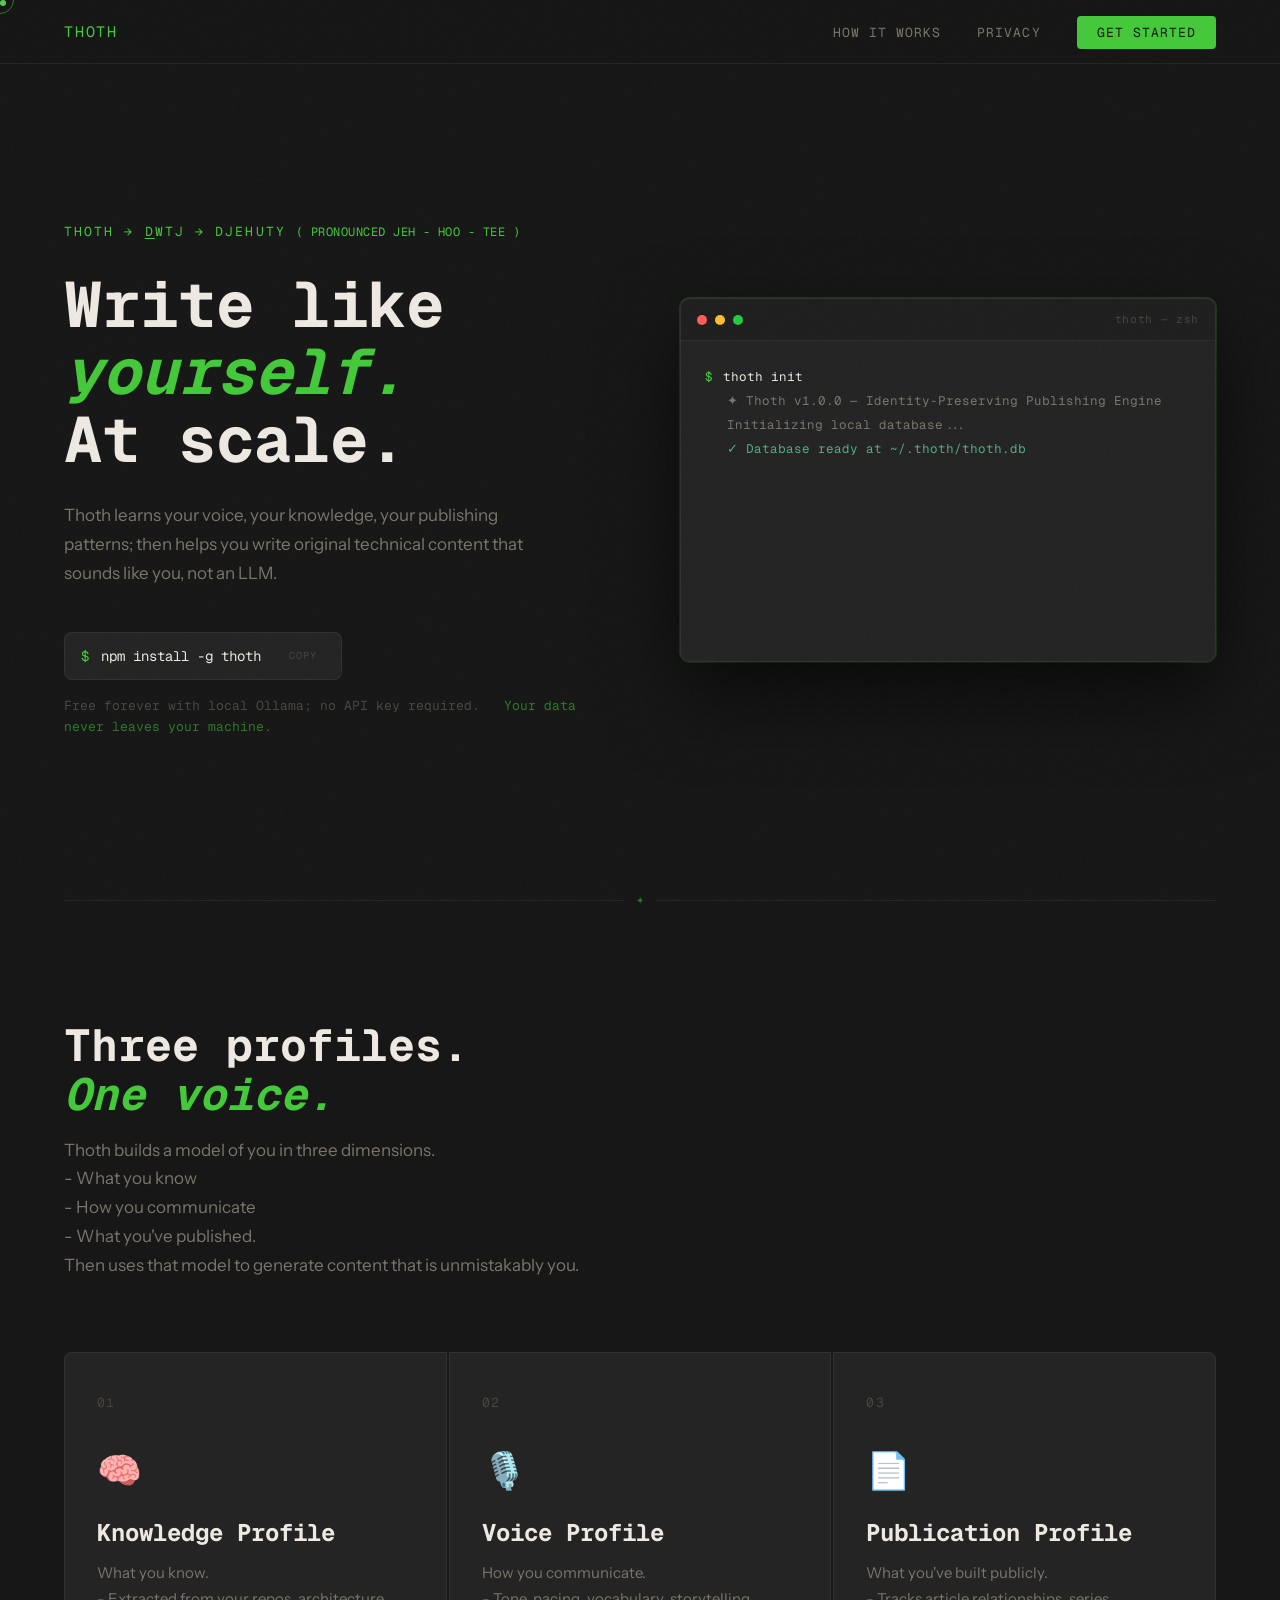
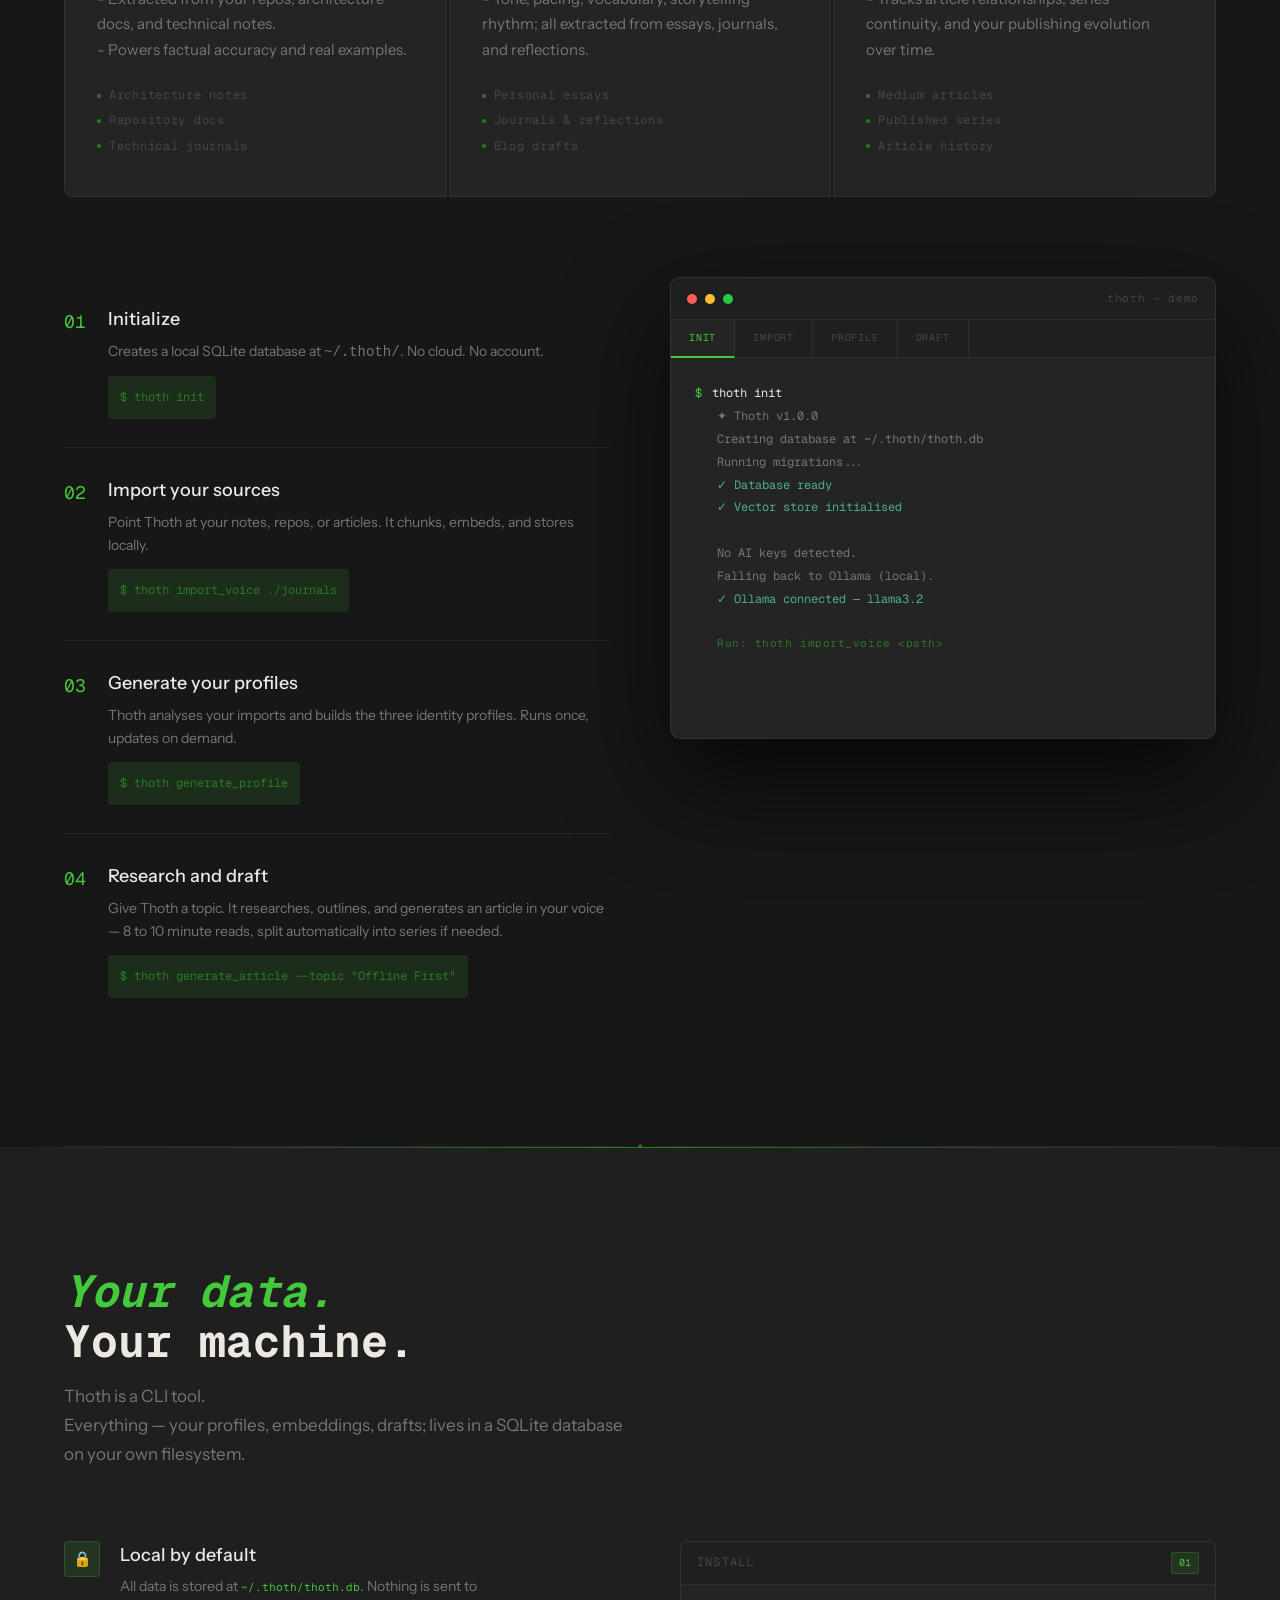
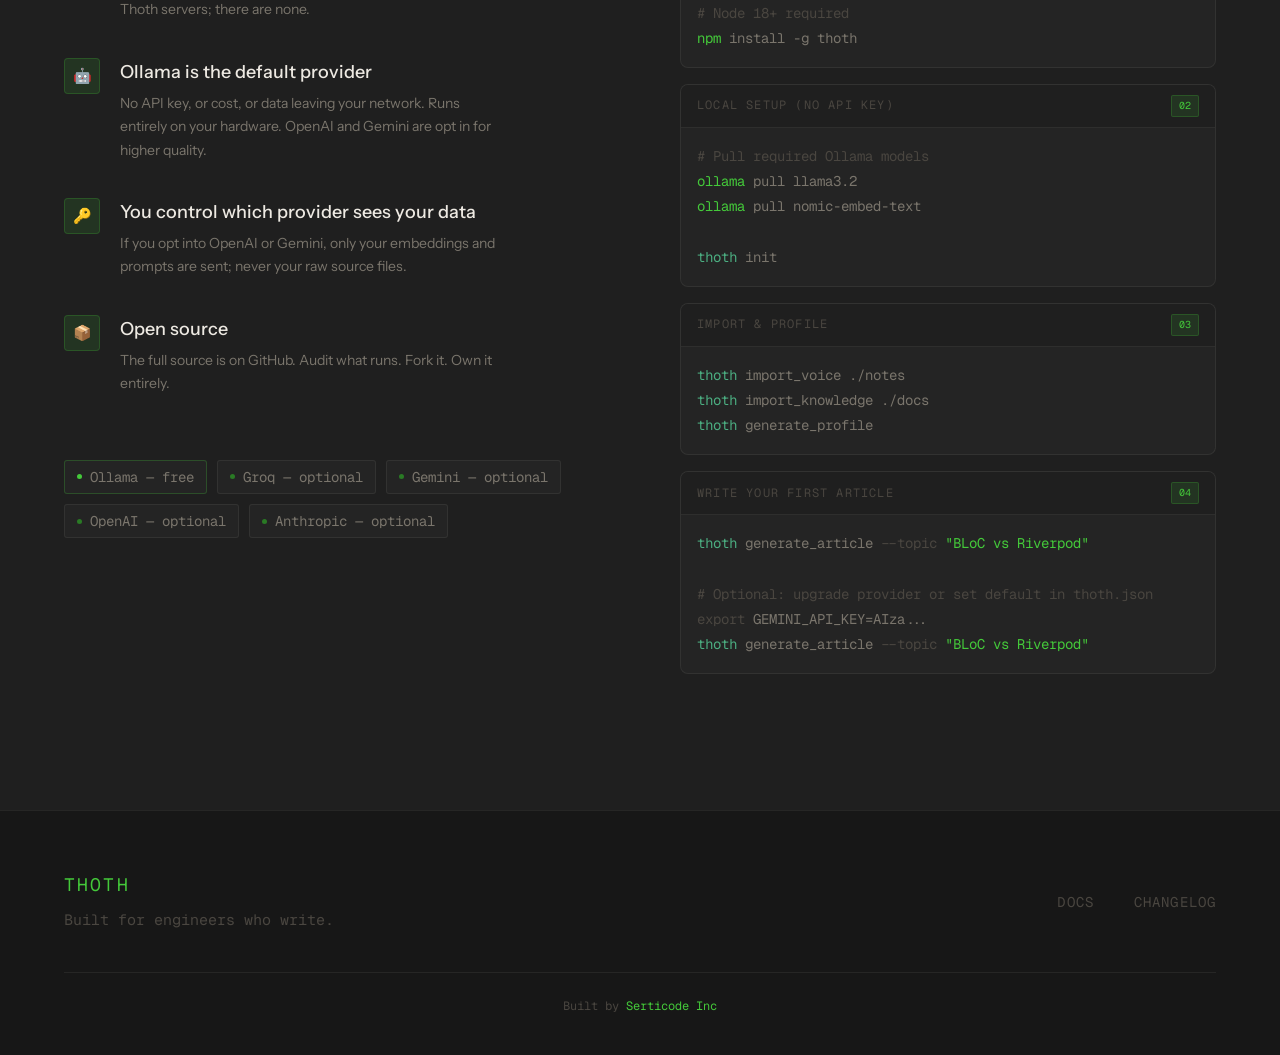
==== commit d7378693: "update: flat CLI commands, add Anthropic, update npm package name" ====
--- a/index.html
+++ b/index.html
@@ -56,7 +56,7 @@
 				<div class="hero-actions">
 					<div class="install-strip">
 						<span class="prompt">$</span>
-						<span id="install-cmd">npm install -g thoth-cli</span>
+						<span id="install-cmd">npm install -g thoth</span>
 						<button class="copy-btn">Copy</button>
 					</div>
 					<p class="hero-note">
@@ -158,7 +158,7 @@
 							<p class="flow-step-desc">
 								Point Thoth at your notes, repos, or articles. It chunks, embeds, and stores locally.
 							</p>
-							<span class="flow-step-cmd">$ thoth import voice ./journals</span>
+							<span class="flow-step-cmd">$ thoth import_voice ./journals</span>
 						</div>
 					</div>
 					<div class="flow-step">
@@ -169,7 +169,7 @@
 								Thoth analyses your imports and builds the three identity profiles. Runs once, updates
 								on demand.
 							</p>
-							<span class="flow-step-cmd">$ thoth profile generate</span>
+							<span class="flow-step-cmd">$ thoth generate_profile</span>
 						</div>
 					</div>
 					<div class="flow-step">
@@ -180,7 +180,7 @@
 								Give Thoth a topic. It researches, outlines, and generates an article in your voice — 8
 								to 10 minute reads, split automatically into series if needed.
 							</p>
-							<span class="flow-step-cmd">$ thoth draft --topic "Offline First"</span>
+							<span class="flow-step-cmd">$ thoth generate_article --topic "Offline First"</span>
 						</div>
 					</div>
 				</div>
@@ -214,13 +214,13 @@
 								<div class="t-output">Falling back to Ollama (local).</div>
 								<div class="t-success">✓ Ollama connected — llama3.2</div>
 								<div class="t-output">&nbsp;</div>
-								<div class="t-section">Run: thoth import voice &lt;path&gt;</div>
+								<div class="t-section">Run: thoth import_voice &lt;path&gt;</div>
 							</div>
 
 							<div class="demo-pane" id="pane-1">
 								<div class="t-line">
 									<span class="t-prompt">$</span
-									><span class="t-cmd">thoth import voice ./essays</span>
+									><span class="t-cmd">thoth import_voice ./essays</span>
 								</div>
 								<div class="t-output">Scanning ./essays...</div>
 								<div class="t-output">Found 14 markdown files</div>
@@ -232,7 +232,7 @@
 								<div class="t-output">&nbsp;</div>
 								<div class="t-line">
 									<span class="t-prompt">$</span
-									><span class="t-cmd">thoth import knowledge ./architecture</span>
+									><span class="t-cmd">thoth import_knowledge ./architecture</span>
 								</div>
 								<div class="t-output">Found 8 files</div>
 								<div class="t-success">✓ 73 chunks embedded</div>
@@ -240,7 +240,7 @@
 
 							<div class="demo-pane" id="pane-2">
 								<div class="t-line">
-									<span class="t-prompt">$</span><span class="t-cmd">thoth profile generate</span>
+									<span class="t-prompt">$</span><span class="t-cmd">thoth generate_profile</span>
 								</div>
 								<div class="t-output">Analysing voice sources (127 chunks)...</div>
 								<div class="t-success">✓ Voice profile generated</div>
@@ -259,7 +259,7 @@
 							<div class="demo-pane" id="pane-3">
 								<div class="t-line">
 									<span class="t-prompt">$</span
-									><span class="t-cmd">thoth draft --topic "Offline First Mobile Apps"</span>
+									><span class="t-cmd">thoth generate_article --topic "Offline First Mobile Apps"</span>
 								</div>
 								<div class="t-output">Researching topic...</div>
 								<div class="t-output">Sourcing: architecture blogs, engineering case studies</div>
@@ -271,7 +271,7 @@
 								<div class="t-success">✓ Article generated (1,640 words, ~9 min read)</div>
 								<div class="t-output">&nbsp;</div>
 								<div class="t-output">Saved: ./drafts/offline-first-mobile-apps.md</div>
-								<div class="t-section">Run: thoth publish --topic "Offline First Mobile Apps"</div>
+								<div class="t-section">Run: thoth export_article &lt;article-id&gt; --format html</div>
 							</div>
 						</div>
 					</div>
@@ -349,6 +349,10 @@
 							<span class="badge-dot"></span>
 							OpenAI — optional
 						</span>
+						<span class="provider-badge paid">
+							<span class="badge-dot"></span>
+							Anthropic — optional
+						</span>
 					</div>
 				</div>
 
@@ -360,7 +364,7 @@
 						</div>
 						<div class="qs-code">
 							<span class="c-dim"># Node 18+ required</span><br />
-							<span class="c-accent">npm</span> install -g thoth-cli
+							<span class="c-accent">npm</span> install -g thoth
 						</div>
 					</div>
 
@@ -383,9 +387,9 @@
 							<span class="qs-step-badge">03</span>
 						</div>
 						<div class="qs-code">
-							<span class="c-green">thoth</span> import voice ./notes<br />
-							<span class="c-green">thoth</span> import knowledge ./docs<br />
-							<span class="c-green">thoth</span> profile generate
+							<span class="c-green">thoth</span> import_voice ./notes<br />
+							<span class="c-green">thoth</span> import_knowledge ./docs<br />
+							<span class="c-green">thoth</span> generate_profile
 						</div>
 					</div>
 
@@ -395,11 +399,11 @@
 							<span class="qs-step-badge">04</span>
 						</div>
 						<div class="qs-code">
-							<span class="c-green">thoth</span> draft <span class="c-dim">--topic</span>
+							<span class="c-green">thoth</span> generate_article <span class="c-dim">--topic</span>
 							<span class="c-accent">"BLoC vs Riverpod"</span><br /><br />
-							<span class="c-dim"># Optional: upgrade provider</span><br />
+							<span class="c-dim"># Optional: upgrade provider or set default in thoth.json</span><br />
 							<span class="c-dim">export</span> GEMINI_API_KEY=AIza...<br />
-							<span class="c-green">thoth</span> draft <span class="c-dim">--topic</span>
+							<span class="c-green">thoth</span> generate_article <span class="c-dim">--topic</span>
 							<span class="c-accent">"BLoC vs Riverpod"</span>
 						</div>
 					</div>
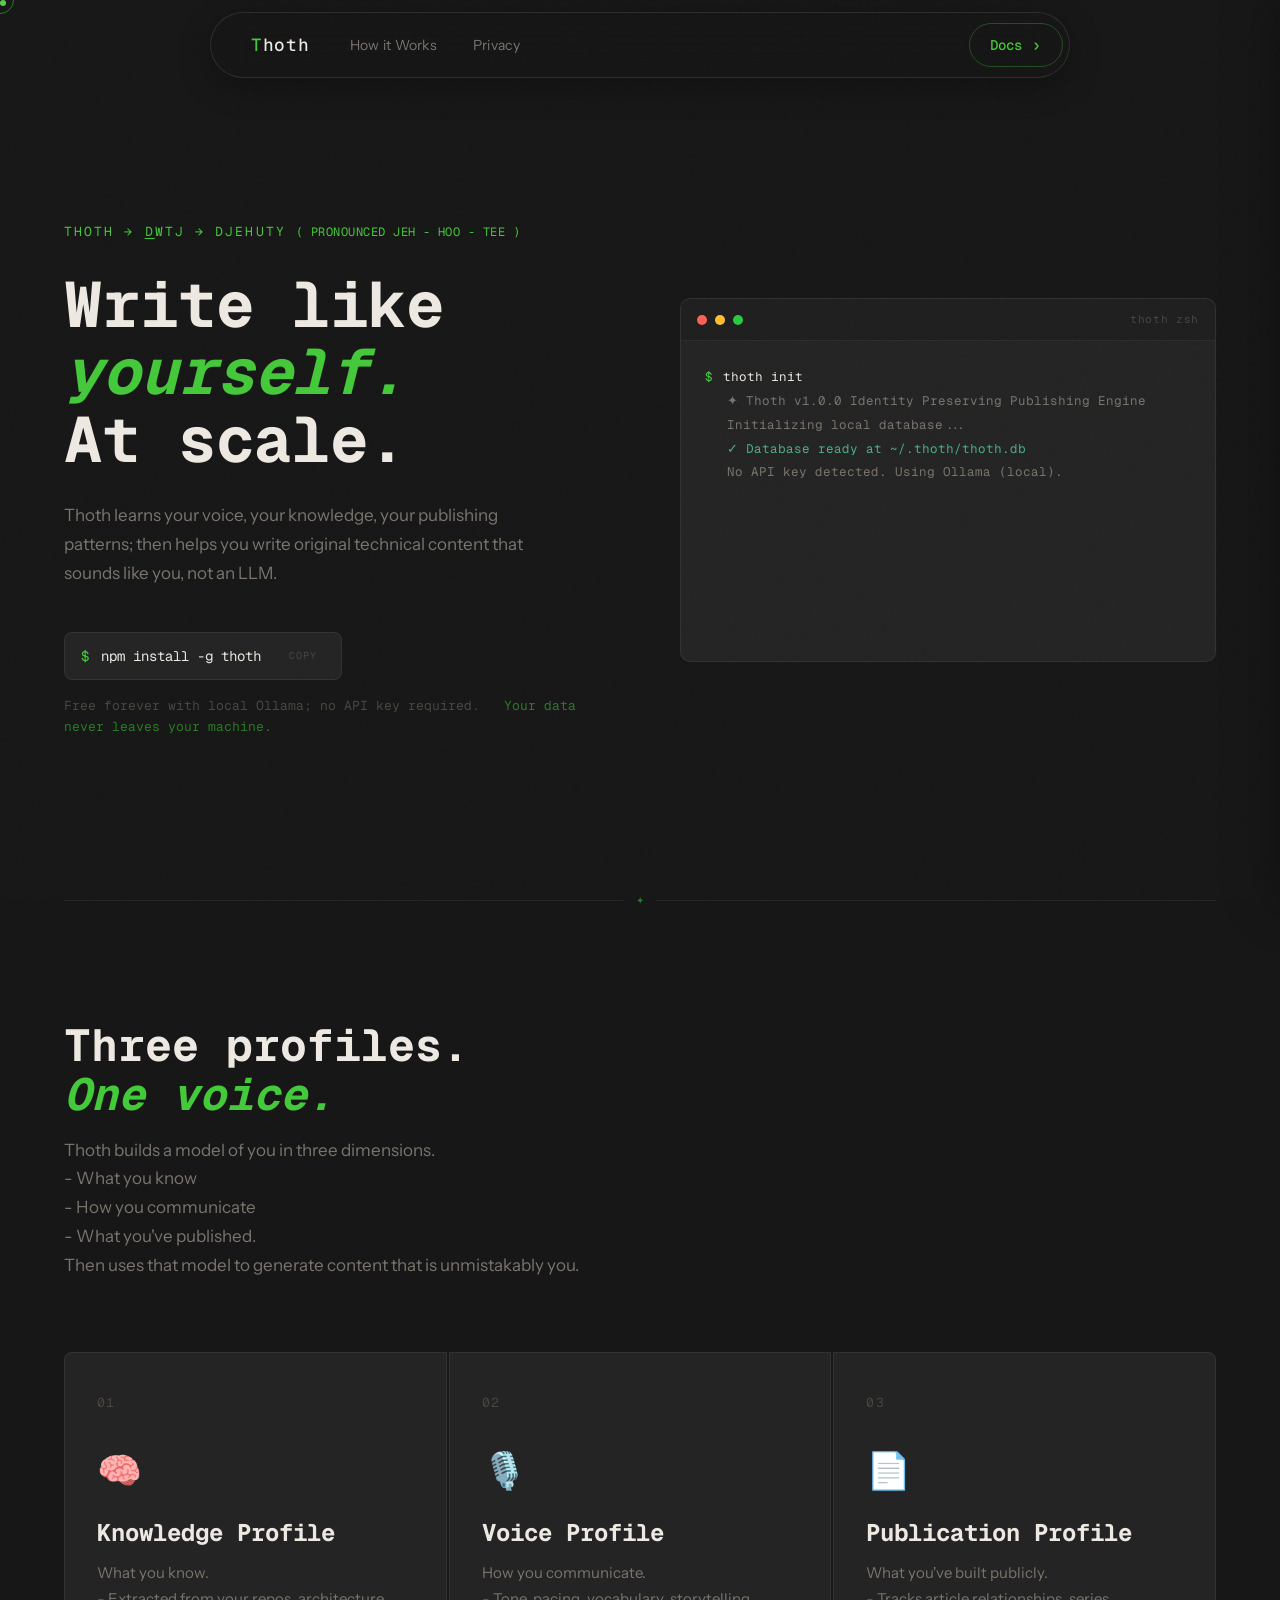
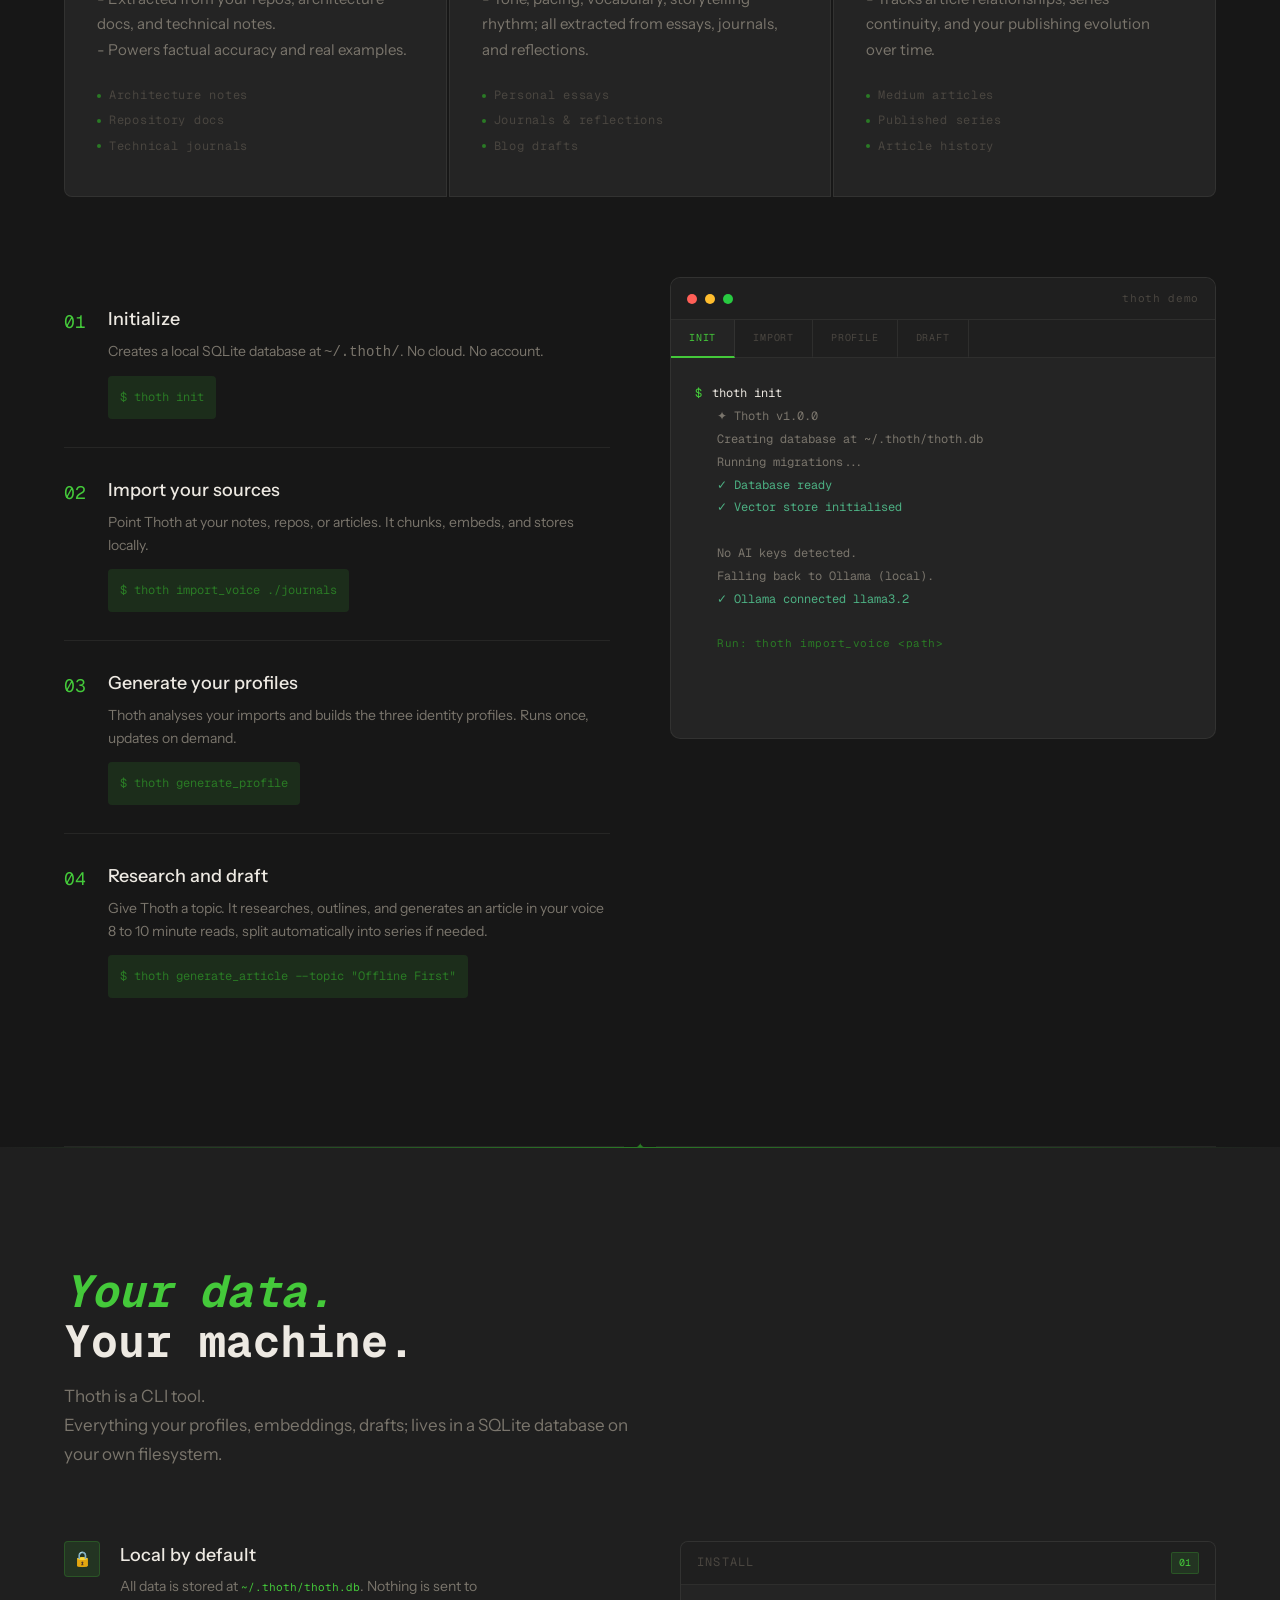
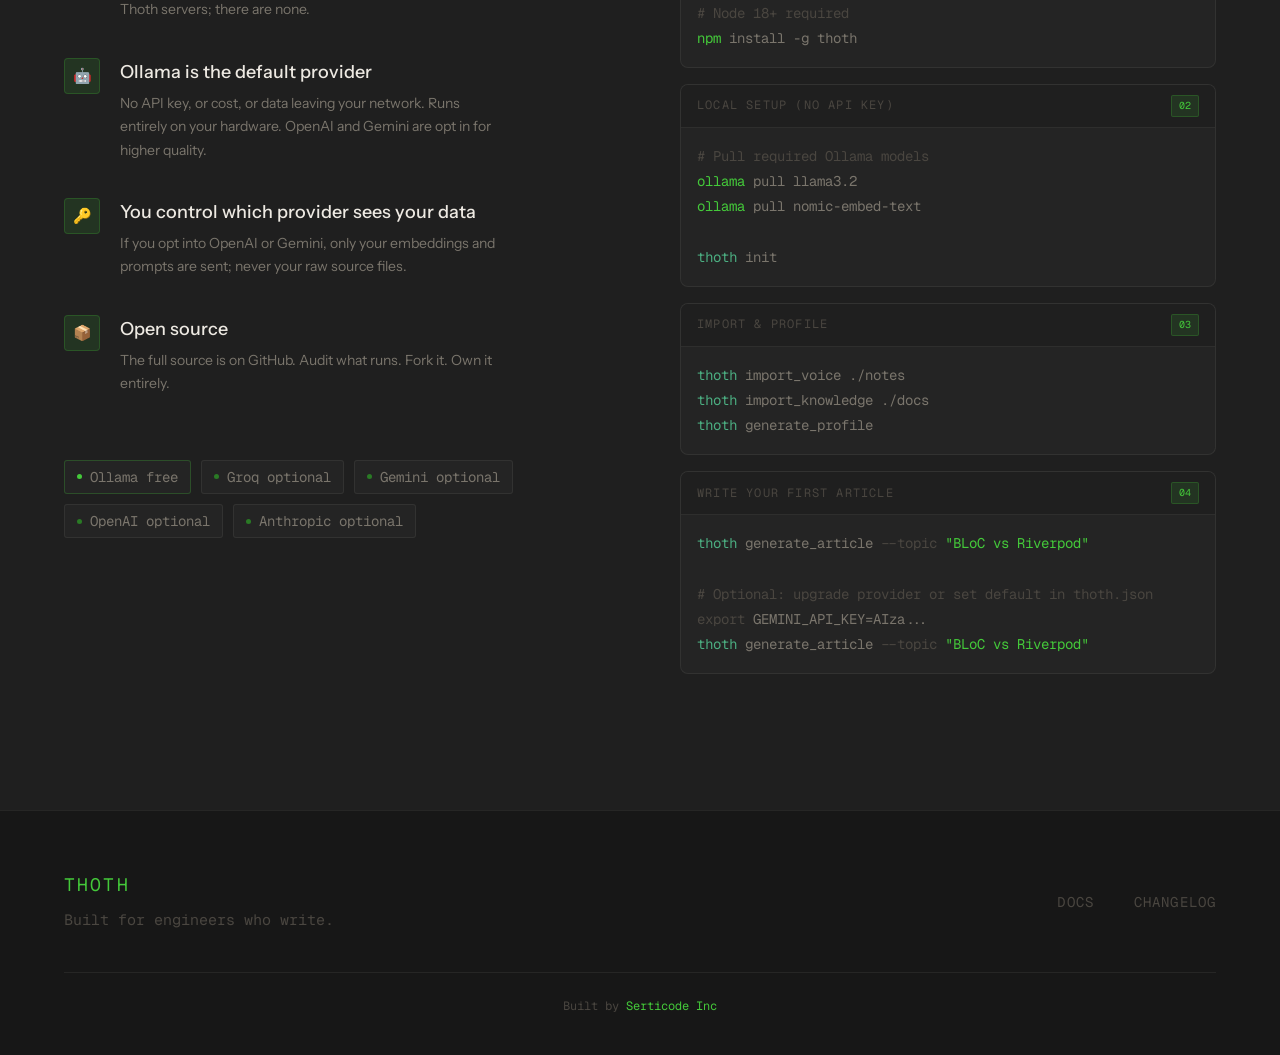
==== commit 342f6027: "Clean up: dead CSS, mobile drawer nav, em dashes, and prose hyphens - Remove dead CSS selectors (.na" ====
--- a/index.html
+++ b/index.html
@@ -33,14 +33,43 @@
 		<div class="cursor" id="cursor"></div>
 		<div class="cursor-ring" id="cursor-ring"></div>
 
-		<nav>
-			<div class="nav-logo">Thoth</div>
-			<ul class="nav-links">
-				<li><a href="#how">How it Works</a></li>
-				<li><a href="#privacy">Privacy</a></li>
-				<li><a href="#privacy" class="nav-cta">Get Started</a></li>
-			</ul>
-		</nav>
+		<header class="nav" id="site-nav">
+			<div class="nav__inner">
+				<div class="nav__left">
+					<a href="index.html" class="nav__logo"><span class="nav__logo-accent">T</span>hoth</a>
+					<nav class="nav__links">
+						<a href="#how" class="nav__link">How it Works</a>
+						<a href="#privacy" class="nav__link">Privacy</a>
+					</nav>
+				</div>
+				<a href="docs.html" class="nav__cta">Docs <span class="nav__cta-arrow">›</span></a>
+			</div>
+		</header>
+
+		<button class="mobile-trigger" id="mobile-trigger" aria-label="Menu">
+			<span class="mobile-trigger__icon"><span></span><span></span><span></span></span>
+		</button>
+		<div class="mobile-scrim" id="mobile-scrim"></div>
+		<div class="mobile-drawer" id="mobile-drawer">
+			<div class="mobile-drawer__header">
+				<span class="mobile-drawer__logo">Thoth</span>
+				<button class="mobile-drawer__close" id="mobile-drawer-close">✕</button>
+			</div>
+			<nav class="mobile-drawer__nav">
+				<a href="index.html" class="mobile-drawer__link">
+					<span class="mobile-drawer__link-marker"></span> Home
+				</a>
+				<a href="#how" class="mobile-drawer__link">
+					<span class="mobile-drawer__link-marker"></span> How it Works
+				</a>
+				<a href="#privacy" class="mobile-drawer__link">
+					<span class="mobile-drawer__link-marker"></span> Privacy
+				</a>
+				<a href="docs.html" class="mobile-drawer__link">
+					<span class="mobile-drawer__link-marker"></span> Docs
+				</a>
+			</nav>
+		</div>
 
 		<section id="hero">
 			<div class="hero-left">
@@ -72,7 +101,7 @@
 						<div class="t-dot red"></div>
 						<div class="t-dot yellow"></div>
 						<div class="t-dot green"></div>
-						<span class="t-label">thoth — zsh</span>
+						<span class="t-label">thoth zsh</span>
 					</div>
 					<div class="terminal-body" id="hero-terminal"></div>
 				</div>
@@ -177,7 +206,7 @@
 						<div class="flow-step-body">
 							<h4 class="flow-step-title">Research and draft</h4>
 							<p class="flow-step-desc">
-								Give Thoth a topic. It researches, outlines, and generates an article in your voice — 8
+								Give Thoth a topic. It researches, outlines, and generates an article in your voice 8
 								to 10 minute reads, split automatically into series if needed.
 							</p>
 							<span class="flow-step-cmd">$ thoth generate_article --topic "Offline First"</span>
@@ -191,13 +220,13 @@
 							<div class="t-dot red"></div>
 							<div class="t-dot yellow"></div>
 							<div class="t-dot green"></div>
-							<span class="t-label">thoth — demo</span>
+							<span class="t-label">thoth demo</span>
 						</div>
 						<div class="demo-tabs">
-<div class="demo-tab active" data-tab="0">init</div>
-<div class="demo-tab" data-tab="1">import</div>
-<div class="demo-tab" data-tab="2">profile</div>
-<div class="demo-tab" data-tab="3">draft</div>
+							<div class="demo-tab active" data-tab="0">init</div>
+							<div class="demo-tab" data-tab="1">import</div>
+							<div class="demo-tab" data-tab="2">profile</div>
+							<div class="demo-tab" data-tab="3">draft</div>
 						</div>
 						<div class="demo-content">
 							<div class="demo-pane active" id="pane-0">
@@ -212,7 +241,7 @@
 								<div class="t-output">&nbsp;</div>
 								<div class="t-output">No AI keys detected.</div>
 								<div class="t-output">Falling back to Ollama (local).</div>
-								<div class="t-success">✓ Ollama connected — llama3.2</div>
+								<div class="t-success">✓ Ollama connected llama3.2</div>
 								<div class="t-output">&nbsp;</div>
 								<div class="t-section">Run: thoth import_voice &lt;path&gt;</div>
 							</div>
@@ -245,8 +274,8 @@
 								<div class="t-output">Analysing voice sources (127 chunks)...</div>
 								<div class="t-success">✓ Voice profile generated</div>
 								<div class="t-output">&nbsp;</div>
-								<div class="t-output">&nbsp; Tone cinematic, second-person</div>
-								<div class="t-output">&nbsp; Pacing deliberate, story-first</div>
+								<div class="t-output">&nbsp; Tone cinematic, second person</div>
+								<div class="t-output">&nbsp; Pacing deliberate, story first</div>
 								<div class="t-output">&nbsp; Vocabulary technical with metaphor</div>
 								<div class="t-output">&nbsp;</div>
 								<div class="t-output">Analysing knowledge sources (73 chunks)...</div>
@@ -259,7 +288,9 @@
 							<div class="demo-pane" id="pane-3">
 								<div class="t-line">
 									<span class="t-prompt">$</span
-									><span class="t-cmd">thoth generate_article --topic "Offline First Mobile Apps"</span>
+									><span class="t-cmd"
+										>thoth generate_article --topic "Offline First Mobile Apps"</span
+									>
 								</div>
 								<div class="t-output">Researching topic...</div>
 								<div class="t-output">Sourcing: architecture blogs, engineering case studies</div>
@@ -285,7 +316,7 @@
 			<div class="reveal">
 				<h2 class="section-title"><em>Your data.</em><br />Your machine.</h2>
 				<p class="section-subtitle">
-					Thoth is a CLI tool. <br />Everything — your profiles, embeddings, drafts; lives in a SQLite
+					Thoth is a CLI tool. <br />Everything your profiles, embeddings, drafts; lives in a SQLite
 					database on your own filesystem.
 				</p>
 			</div>
@@ -335,23 +366,23 @@
 					<div class="provider-row reveal">
 						<span class="provider-badge free">
 							<span class="badge-dot"></span>
-							Ollama — free
+							Ollama free
 						</span>
 						<span class="provider-badge paid">
 							<span class="badge-dot"></span>
-							Groq — optional
+							Groq optional
 						</span>
 						<span class="provider-badge paid">
 							<span class="badge-dot"></span>
-							Gemini — optional
+							Gemini optional
 						</span>
 						<span class="provider-badge paid">
 							<span class="badge-dot"></span>
-							OpenAI — optional
+							OpenAI optional
 						</span>
 						<span class="provider-badge paid">
 							<span class="badge-dot"></span>
-							Anthropic — optional
+							Anthropic optional
 						</span>
 					</div>
 				</div>
@@ -418,7 +449,7 @@
 					<div class="footer-sub">Built for engineers who write.</div>
 				</div>
 				<ul class="footer-links">
-					<li><a href="#">Docs</a></li>
+					<li><a href="docs.html">Docs</a></li>
 					<li><a href="#">Changelog</a></li>
 				</ul>
 			</div>
@@ -432,5 +463,6 @@
 		<script src="js/demoTabs.js"></script>
 		<script src="js/copyInstall.js"></script>
 		<script src="js/scrollReveal.js"></script>
+		<script src="js/mobileDrawer.js"></script>
 	</body>
 </html>
--- a/css/variables.css
+++ b/css/variables.css
@@ -11,6 +11,15 @@
 	--border: rgba(237, 233, 226, 0.07);
 	--border-accent: rgba(68, 201, 58, 0.22);
 	--radius: 8px;
+	--success-green: #4caf82;
+	--t-dot-red: #ff5f57;
+	--t-dot-yellow: #ffbd2e;
+	--t-dot-green: #28ca41;
 	--font-mono: "Geist Mono", "Cascadia Code", monospace;
 	--font-body: "Instrument Sans", sans-serif;
+	--ease: cubic-bezier(0.25, 0.46, 0.45, 0.94);
+	--ease-out: cubic-bezier(0.23, 1, 0.32, 1);
+	--duration-fast: 150ms;
+	--duration-base: 250ms;
+	--duration-slow: 400ms;
 }
--- a/css/nav.css
+++ b/css/nav.css
@@ -1,61 +1,358 @@
-nav {
-	position: fixed;
-	top: 0;
-	left: 0;
-	right: 0;
-	z-index: 100;
-	padding: 0 5%;
-	height: 64px;
-	display: flex;
-	align-items: center;
-	justify-content: space-between;
-	border-bottom: 1px solid var(--border);
-	background: rgba(23, 23, 23, 0.88);
-	backdrop-filter: blur(12px);
-}
-
-.nav-logo {
-	font-family: var(--font-mono);
-	font-size: 15px;
-	color: var(--accent);
-	letter-spacing: 0.12em;
-	text-transform: uppercase;
-}
-
-.nav-links {
-	display: flex;
-	align-items: center;
-	gap: 2.25rem;
-	list-style: none;
-}
-
-.nav-links a {
-	font-family: var(--font-mono);
-	font-size: 13px;
-	color: var(--text-dim);
-	text-decoration: none;
-	letter-spacing: 0.08em;
-	text-transform: uppercase;
-	transition: color 0.2s;
-}
-
-.nav-links a:hover {
-	color: var(--text);
-}
-
-.nav-cta {
-	font-family: var(--font-mono);
-	font-size: 12px;
-	color: var(--bg) !important;
-	background: var(--accent);
-	padding: 0.5rem 1.25rem;
-	border-radius: 4px;
-	letter-spacing: 0.08em;
-	text-transform: uppercase;
-	transition: opacity 0.2s !important;
-}
-
-.nav-cta:hover {
-	opacity: 0.85;
-	color: var(--bg) !important;
-}
+/* ── NavBar glass pill ── */
+.nav {
+  position: fixed;
+  top: 12px;
+  left: 0;
+  right: 0;
+  z-index: 100;
+  width: min(860px, calc(100% - 20vw));
+  margin-left: auto;
+  margin-right: auto;
+  background: rgba(23, 23, 23, 0.55);
+  backdrop-filter: blur(20px) saturate(180%);
+  -webkit-backdrop-filter: blur(20px) saturate(180%);
+  border: 1px solid rgba(255, 255, 255, 0.1);
+  border-radius: 9999px;
+  box-shadow: 0 8px 32px rgba(0, 0, 0, 0.25);
+  transition:
+    transform 0.5s cubic-bezier(0.25, 0.46, 0.45, 0.94),
+    background 0.3s ease,
+    backdrop-filter 0.3s ease;
+}
+
+.nav__inner {
+  display: flex;
+  align-items: center;
+  justify-content: space-between;
+  height: 64px;
+  max-width: 860px;
+  padding: 0 6px 0 40px;
+}
+
+.nav__left {
+  display: flex;
+  align-items: center;
+  gap: 40px;
+}
+
+.nav__logo {
+  font-family: var(--font-mono);
+  font-size: 1.1rem;
+  font-weight: 500;
+  letter-spacing: 0.04em;
+  color: var(--text);
+  text-decoration: none;
+  position: relative;
+  transition: letter-spacing 0.4s cubic-bezier(0.25, 0.46, 0.45, 0.94);
+  text-shadow: 0 1px 2px rgba(0, 0, 0, 0.15);
+}
+
+.nav__logo:hover {
+  letter-spacing: 0.1em;
+}
+
+.nav__logo-accent {
+  color: var(--accent);
+}
+
+.nav__logo::after {
+  content: "";
+  position: absolute;
+  bottom: -2px;
+  left: 0;
+  width: 0;
+  height: 1px;
+  background: var(--accent);
+  transition: width 0.4s cubic-bezier(0.25, 0.46, 0.45, 0.94);
+}
+
+.nav__logo:hover::after {
+  width: 100%;
+}
+
+.nav__links {
+  display: flex;
+  align-items: center;
+  gap: 36px;
+  list-style: none;
+}
+
+.nav__link {
+  font-family: var(--font-body);
+  font-size: 0.875rem;
+  color: var(--text-dim);
+  text-decoration: none;
+  letter-spacing: 0.02em;
+  transform: scale(1);
+  transition:
+    color 0.15s cubic-bezier(0.25, 0.46, 0.45, 0.94),
+    transform 0.25s cubic-bezier(0.25, 0.46, 0.45, 0.94);
+}
+
+.nav__link:hover {
+  color: var(--text);
+  transform: scale(1.12);
+}
+
+.nav__link.active {
+  color: var(--accent);
+}
+
+.nav__cta {
+  display: flex;
+  align-items: center;
+  gap: 8px;
+  padding: 10px 20px;
+  border-radius: 9999px;
+  border: 1.5px solid rgba(68, 201, 58, 0.3);
+  color: var(--accent);
+  font-family: var(--font-mono);
+  font-size: 0.875rem;
+  font-weight: 500;
+  letter-spacing: 0.02em;
+  text-decoration: none;
+  text-shadow: 0 1px 2px rgba(0, 0, 0, 0.15);
+  background: transparent;
+  transition:
+    background-color 0.25s cubic-bezier(0.25, 0.46, 0.45, 0.94),
+    border-color 0.25s cubic-bezier(0.25, 0.46, 0.45, 0.94);
+}
+
+.nav__cta:hover {
+  background-color: rgba(68, 201, 58, 0.08);
+  border-color: var(--accent);
+}
+
+.nav__cta-arrow {
+  font-size: 1.1rem;
+  line-height: 1;
+}
+
+/* ── Auto hide on scroll ── */
+.nav--hidden {
+  transform: translateY(calc(-100% - 24px));
+}
+
+/* ── Mobile trigger ── */
+.mobile-trigger {
+  position: fixed;
+  top: 22px;
+  right: calc(10vw + 52px);
+  width: 44px;
+  height: 44px;
+  z-index: 101;
+  display: none;
+  align-items: center;
+  justify-content: center;
+  background: rgba(23, 23, 23, 0.78);
+  border: 1px solid rgba(68, 201, 58, 0.42);
+  border-radius: 9999px;
+  box-shadow:
+    0 10px 24px rgba(0, 0, 0, 0.24),
+    0 0 0 1px rgba(255, 255, 255, 0.04);
+  cursor: pointer;
+  padding: 0;
+  transition:
+    transform 0.25s cubic-bezier(0.25, 0.46, 0.45, 0.94),
+    border-color 0.15s cubic-bezier(0.25, 0.46, 0.45, 0.94),
+    background-color 0.15s cubic-bezier(0.25, 0.46, 0.45, 0.94);
+}
+
+.mobile-trigger:hover {
+  transform: scale(1.08);
+  background: rgba(68, 201, 58, 0.14);
+  border-color: var(--accent);
+}
+
+.mobile-trigger__icon {
+  display: flex;
+  flex-direction: column;
+  gap: 4px;
+  width: 18px;
+}
+
+.mobile-trigger__icon span {
+  display: block;
+  height: 1.5px;
+  background: var(--accent);
+  border-radius: 1px;
+  transition: transform 0.25s cubic-bezier(0.25, 0.46, 0.45, 0.94);
+}
+
+.mobile-trigger--open .mobile-trigger__icon span:nth-child(1) {
+  transform: translateY(5.5px) rotate(45deg);
+}
+
+.mobile-trigger--open .mobile-trigger__icon span:nth-child(2) {
+  opacity: 0;
+}
+
+.mobile-trigger--open .mobile-trigger__icon span:nth-child(3) {
+  transform: translateY(-5.5px) rotate(-45deg);
+}
+
+/* ── Mobile scrim ── */
+.mobile-scrim {
+  position: fixed;
+  inset: 0;
+  background: rgba(0, 0, 0, 0.55);
+  opacity: 0;
+  pointer-events: none;
+  transition: opacity 0.4s cubic-bezier(0.25, 0.46, 0.45, 0.94);
+  z-index: 200;
+}
+
+.mobile-scrim--open {
+  opacity: 1;
+  pointer-events: all;
+}
+
+/* ── Mobile drawer panel ── */
+.mobile-drawer {
+  position: fixed;
+  top: 0;
+  right: 0;
+  bottom: 0;
+  width: min(100%, 340px);
+  background: rgba(23, 23, 23, 0.88);
+  backdrop-filter: blur(28px) saturate(180%);
+  -webkit-backdrop-filter: blur(28px) saturate(180%);
+  border-left: 1px solid rgba(255, 255, 255, 0.1);
+  box-shadow: -4px 0 48px rgba(0, 0, 0, 0.35);
+  transform: translateX(100%);
+  transition: transform 0.45s cubic-bezier(0.22, 1, 0.36, 1);
+  display: flex;
+  flex-direction: column;
+  padding: 28px 24px 24px;
+  box-sizing: border-box;
+  z-index: 201;
+  overflow-y: auto;
+}
+
+.mobile-drawer--open {
+  transform: translateX(0);
+}
+
+.mobile-drawer__header {
+  display: flex;
+  align-items: center;
+  justify-content: space-between;
+  padding-bottom: 28px;
+  margin-bottom: 8px;
+}
+
+.mobile-drawer__logo {
+  font-family: var(--font-mono);
+  font-size: 1rem;
+  letter-spacing: 0.06em;
+  color: var(--accent);
+}
+
+.mobile-drawer__close {
+  width: 36px;
+  height: 36px;
+  flex-shrink: 0;
+  border-radius: 50%;
+  border: 1px solid var(--border);
+  background: transparent;
+  color: var(--text-dim);
+  display: flex;
+  align-items: center;
+  justify-content: center;
+  cursor: pointer;
+  font-size: 1rem;
+  line-height: 1;
+  transition:
+    border-color 0.15s cubic-bezier(0.25, 0.46, 0.45, 0.94),
+    color 0.15s cubic-bezier(0.25, 0.46, 0.45, 0.94);
+}
+
+.mobile-drawer__close:hover {
+  border-color: var(--accent);
+  color: var(--accent);
+}
+
+.mobile-drawer__nav {
+  display: flex;
+  flex-direction: column;
+  gap: 4px;
+}
+
+.mobile-drawer__link {
+  display: flex;
+  align-items: center;
+  gap: 16px;
+  padding: 14px 12px;
+  color: var(--text-dim);
+  text-decoration: none;
+  border-radius: 6px;
+  font-family: var(--font-body);
+  font-size: 1rem;
+  font-weight: 500;
+  letter-spacing: 0.02em;
+  position: relative;
+  transition:
+    background 0.25s cubic-bezier(0.25, 0.46, 0.45, 0.94),
+    color 0.25s cubic-bezier(0.25, 0.46, 0.45, 0.94),
+    padding 0.25s cubic-bezier(0.25, 0.46, 0.45, 0.94);
+}
+
+.mobile-drawer__link:hover {
+  background: rgba(68, 201, 58, 0.06);
+  color: var(--text);
+  padding-left: 16px;
+}
+
+.mobile-drawer__link-marker {
+  width: 4px;
+  height: 4px;
+  border-radius: 50%;
+  background: var(--accent);
+  flex-shrink: 0;
+  opacity: 0.4;
+  transition: opacity 0.15s cubic-bezier(0.25, 0.46, 0.45, 0.94);
+}
+
+.mobile-drawer__link:hover .mobile-drawer__link-marker {
+  opacity: 1;
+}
+
+/* ── Nav responsive ── */
+@media (max-width: 1080px) {
+  .nav {
+    width: calc(100% - 20vw);
+  }
+
+  .nav__inner {
+    padding: 0 20px;
+  }
+
+  .nav__links {
+    display: none !important;
+  }
+
+  .nav__cta {
+    display: none !important;
+  }
+
+  .mobile-trigger {
+    display: flex !important;
+  }
+}
+
+@media (max-width: 480px) {
+  .nav {
+    width: calc(100% - 48px);
+  }
+
+  .mobile-trigger {
+    top: 18px;
+    right: 72px;
+    width: 36px;
+    height: 36px;
+  }
+
+  .mobile-trigger__icon {
+    width: 16px;
+  }
+}
--- a/css/hero-terminal.css
+++ b/css/hero-terminal.css
@@ -8,9 +8,6 @@
 	border: 1px solid var(--border);
 	border-radius: 10px;
 	overflow: hidden;
-	box-shadow:
-	    0 32px 80px rgba(0, 0, 0, 0.6),
-	    0 0 0 1px var(--border-accent);
 }
 
 .terminal-bar {
@@ -29,15 +26,15 @@
 }
 
 .t-dot.red {
-	background: #ff5f57;
+	background: var(--t-dot-red);
 }
 
 .t-dot.yellow {
-	background: #ffbd2e;
+	background: var(--t-dot-yellow);
 }
 
 .t-dot.green {
-	background: #28ca41;
+	background: var(--t-dot-green);
 }
 
 .t-label {
@@ -77,7 +74,7 @@
 }
 
 .t-success {
-	color: #4caf82;
+	color: var(--success-green);
 	padding-left: 1.375rem;
 }
 
--- a/css/demo-tabs.css
+++ b/css/demo-tabs.css
@@ -1,10 +1,6 @@
 .demo-terminal {
 	position: sticky;
 	top: 80px;
-}
-
-.demo-terminal .terminal-window {
-	box-shadow: 0 40px 100px rgba(0, 0, 0, 0.7);
 }
 
 .demo-tabs {
--- a/css/quickstart.css
+++ b/css/quickstart.css
@@ -51,7 +51,7 @@
 }
 
 .qs-code .c-green {
-	color: #4caf82;
+	color: var(--success-green);
 }
 
 .qs-code .c-dim {
--- a/css/responsive.css
+++ b/css/responsive.css
@@ -54,7 +54,4 @@
 	    justify-content: center;
 	}
 
-	nav .nav-links {
-	    display: none;
-	}
 }
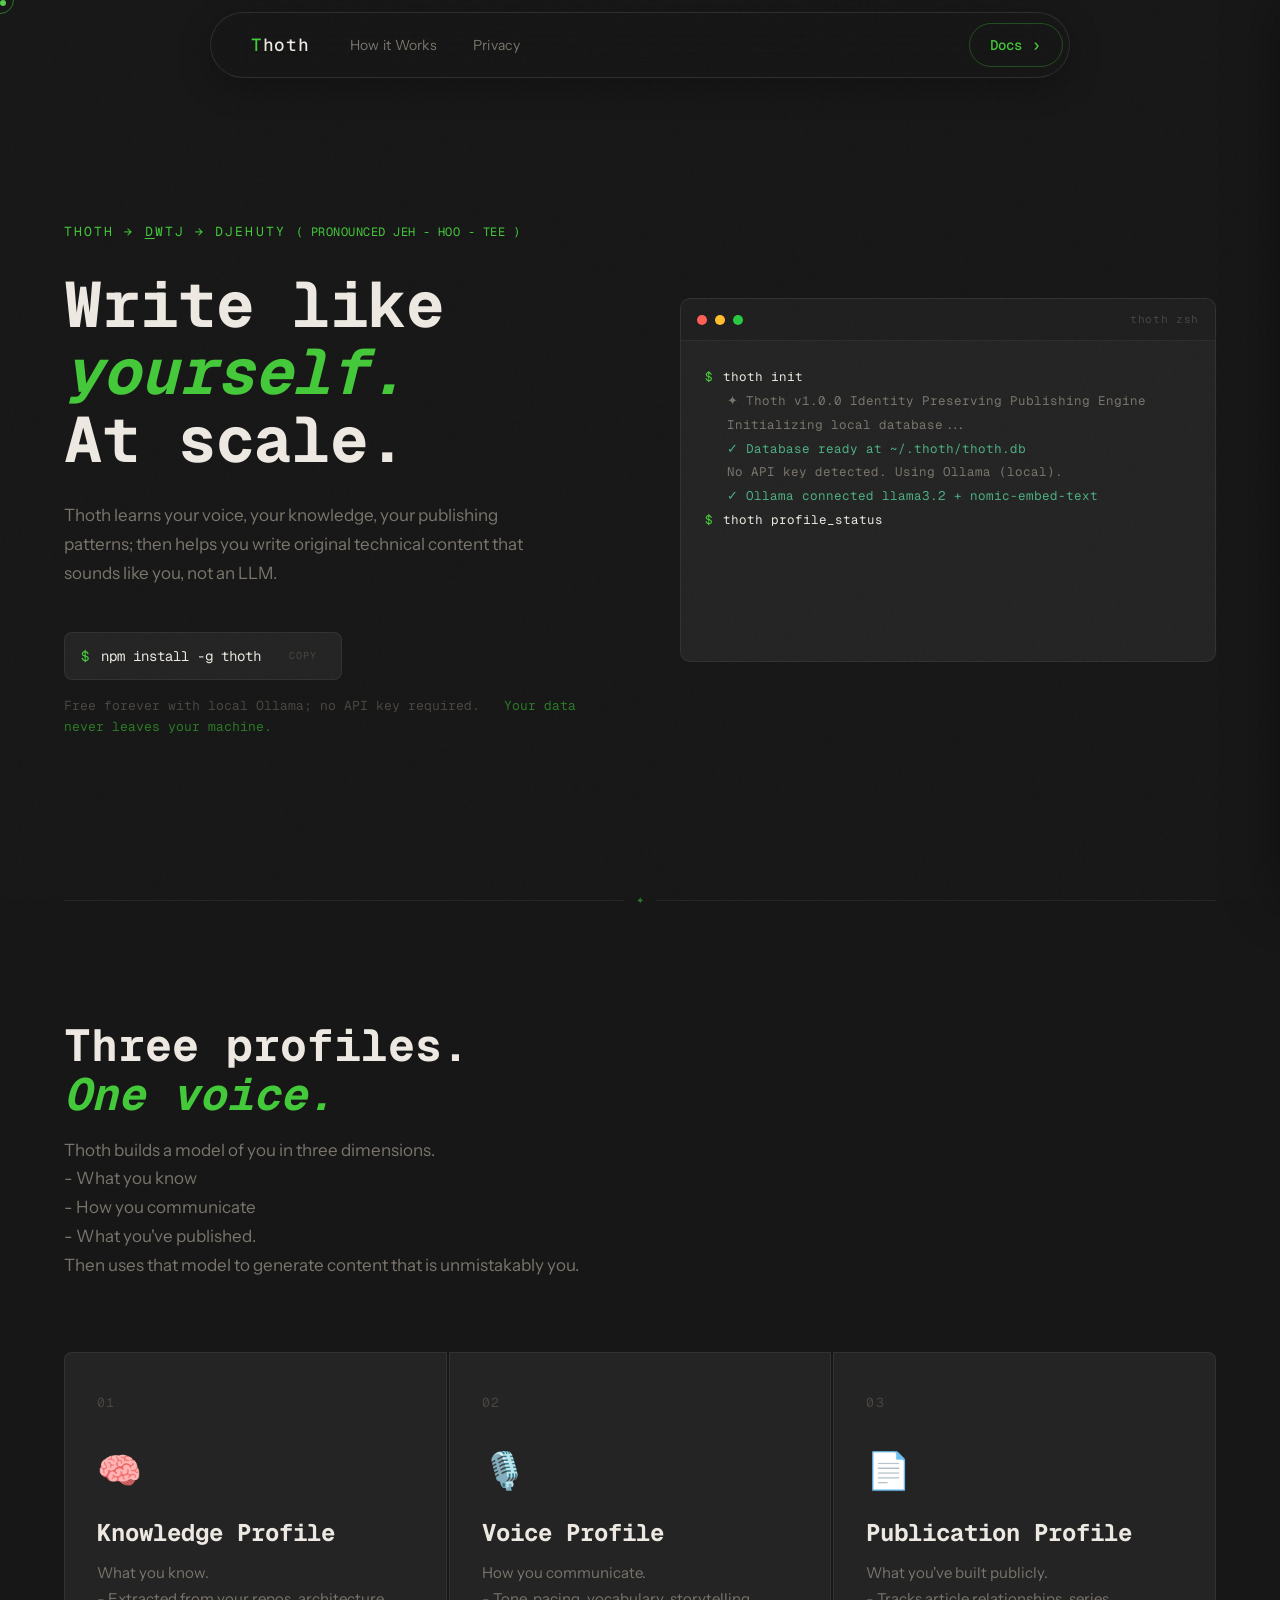
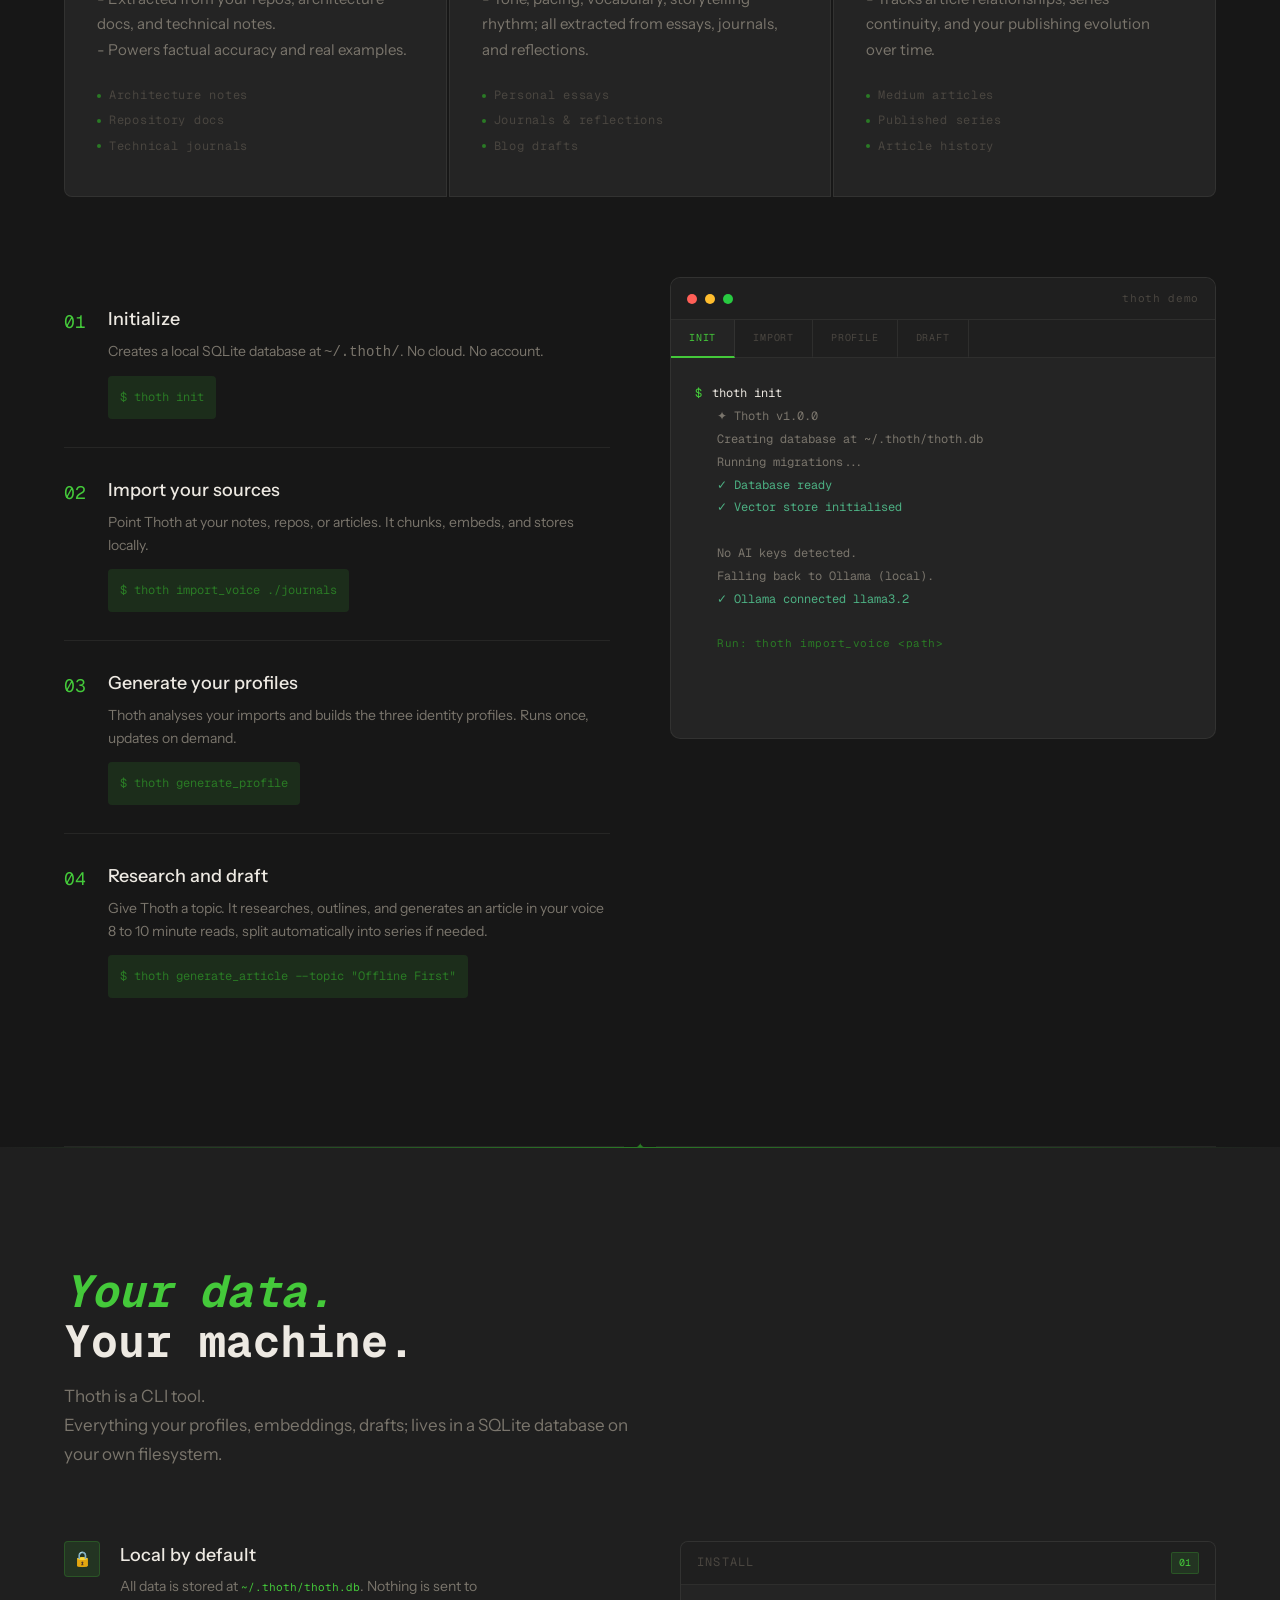
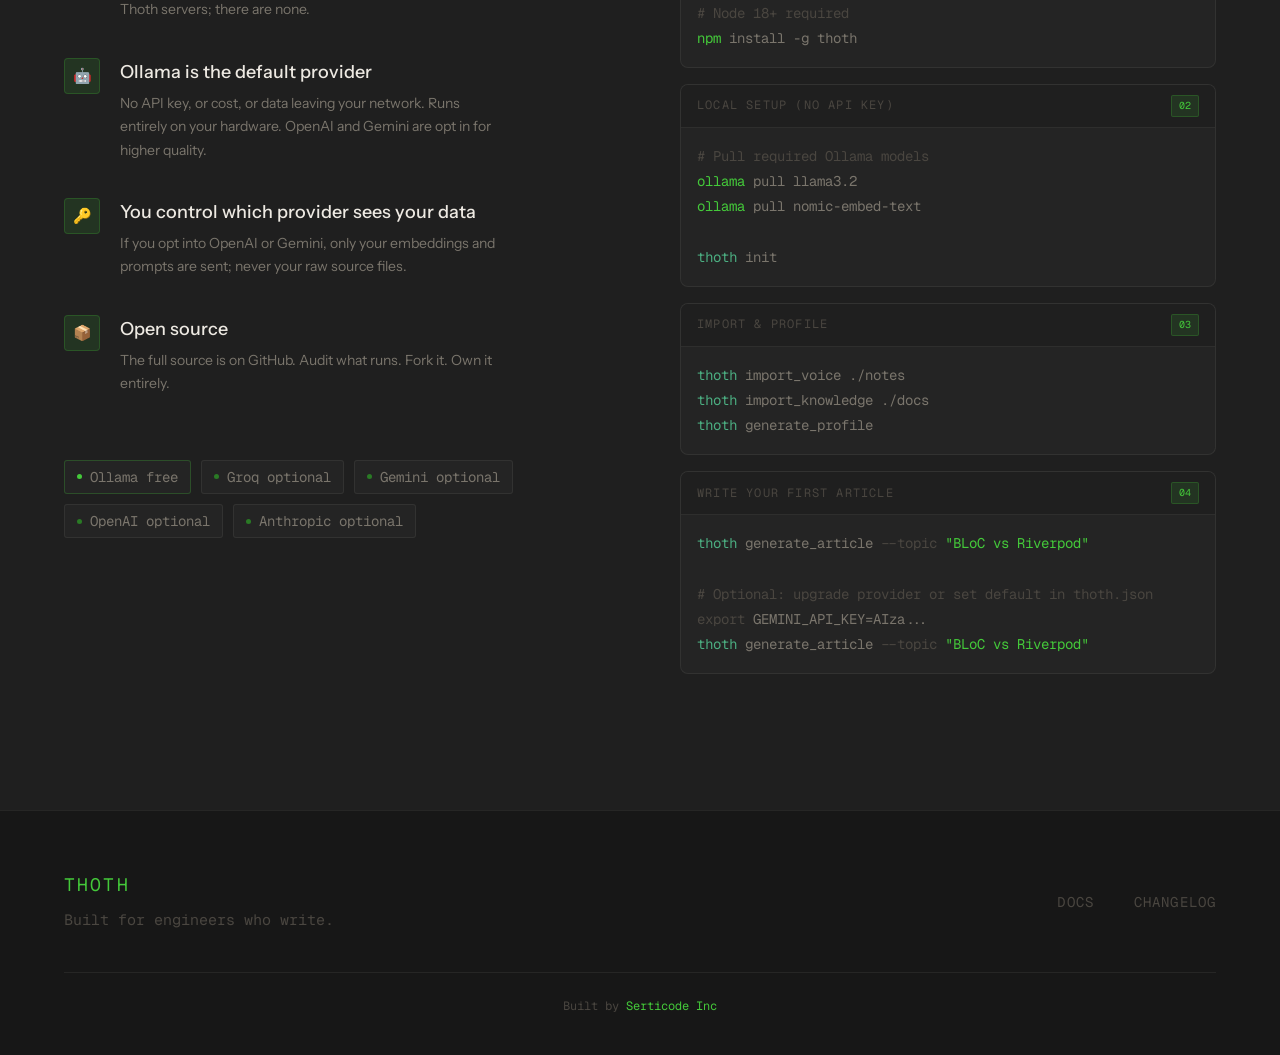
==== commit 3c017e51: "Fix mobile: docs margin-top 80px, hamburger inside nav pill" ====
--- a/index.html
+++ b/index.html
@@ -43,12 +43,11 @@
 					</nav>
 				</div>
 				<a href="docs.html" class="nav__cta">Docs <span class="nav__cta-arrow">›</span></a>
+				<button class="mobile-trigger" id="mobile-trigger" aria-label="Menu">
+					<span class="mobile-trigger__icon"><span></span><span></span><span></span></span>
+				</button>
 			</div>
 		</header>
-
-		<button class="mobile-trigger" id="mobile-trigger" aria-label="Menu">
-			<span class="mobile-trigger__icon"><span></span><span></span><span></span></span>
-		</button>
 		<div class="mobile-scrim" id="mobile-scrim"></div>
 		<div class="mobile-drawer" id="mobile-drawer">
 			<div class="mobile-drawer__header">
--- a/css/nav.css
+++ b/css/nav.css
@@ -135,9 +135,6 @@
 
 /* ── Mobile trigger ── */
 .mobile-trigger {
-  position: fixed;
-  top: 22px;
-  right: calc(10vw + 52px);
   width: 44px;
   height: 44px;
   z-index: 101;
@@ -346,8 +343,6 @@
   }
 
   .mobile-trigger {
-    top: 18px;
-    right: 72px;
     width: 36px;
     height: 36px;
   }
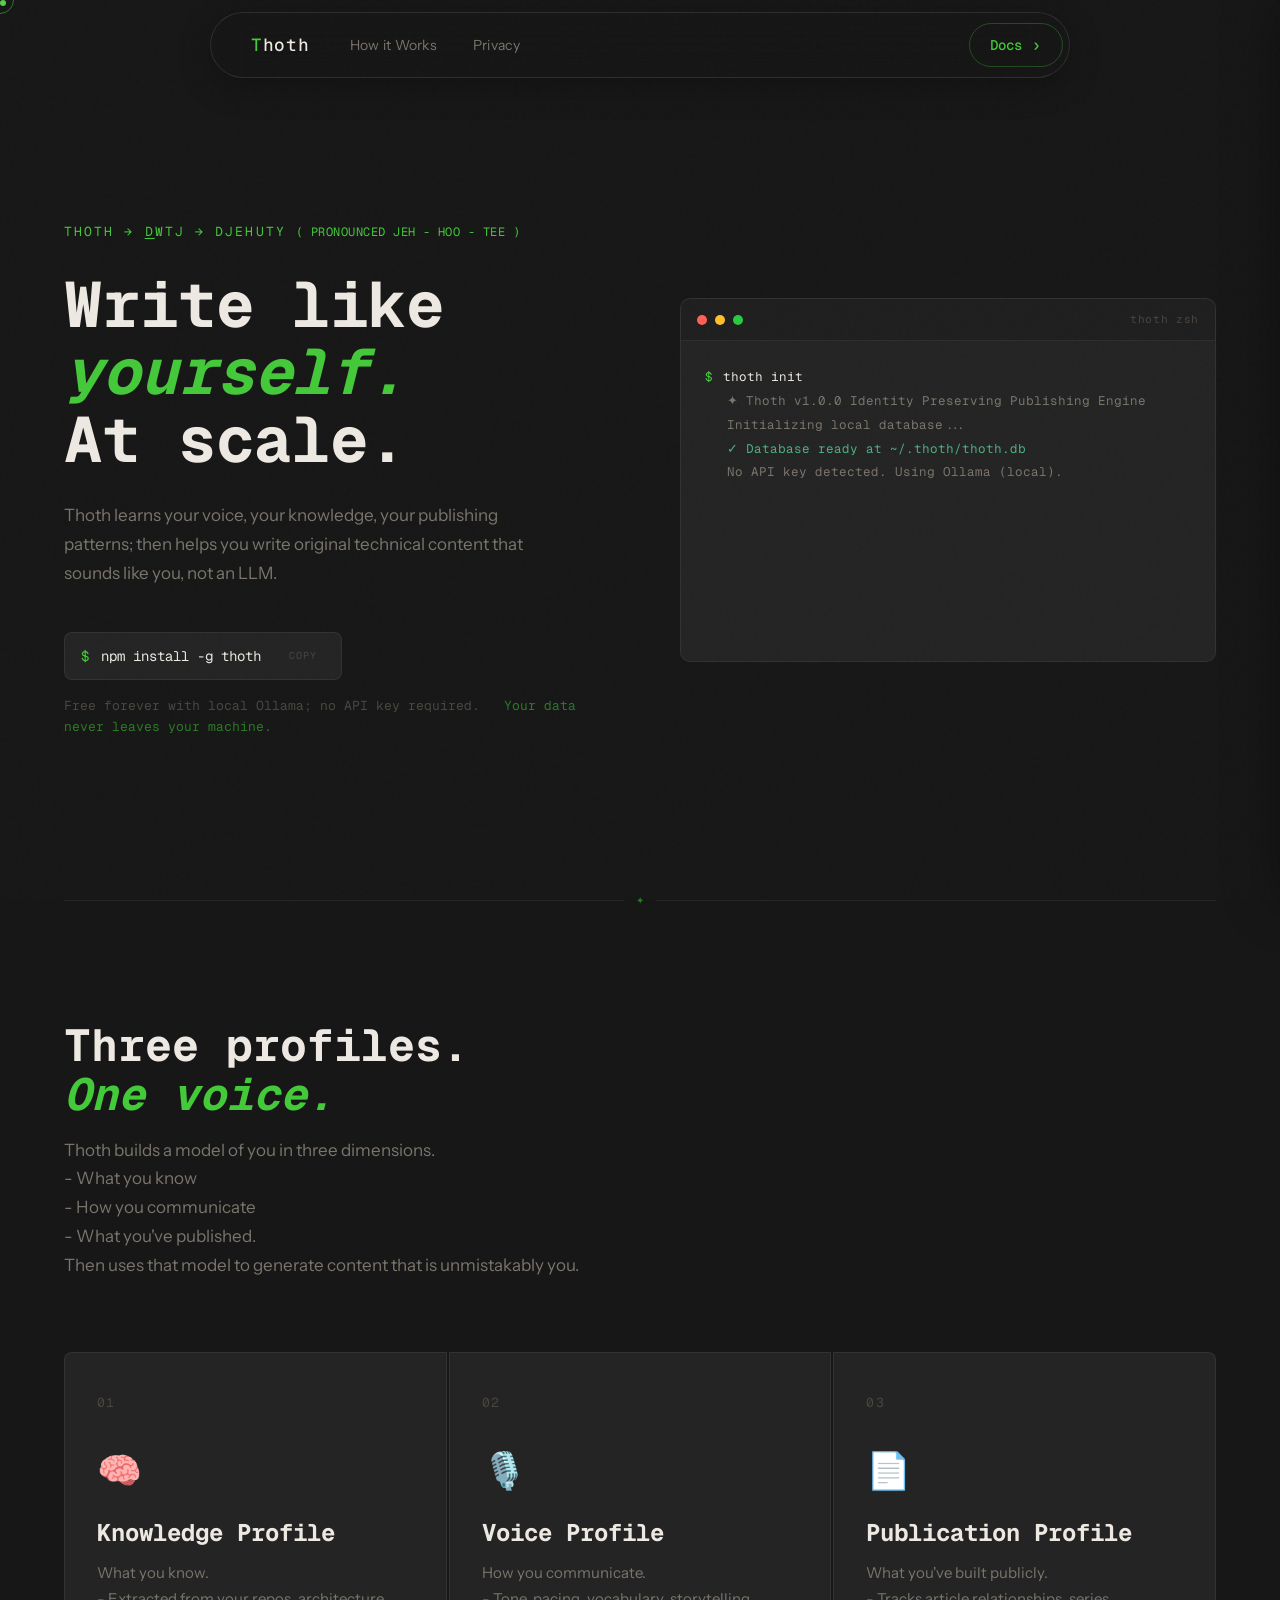
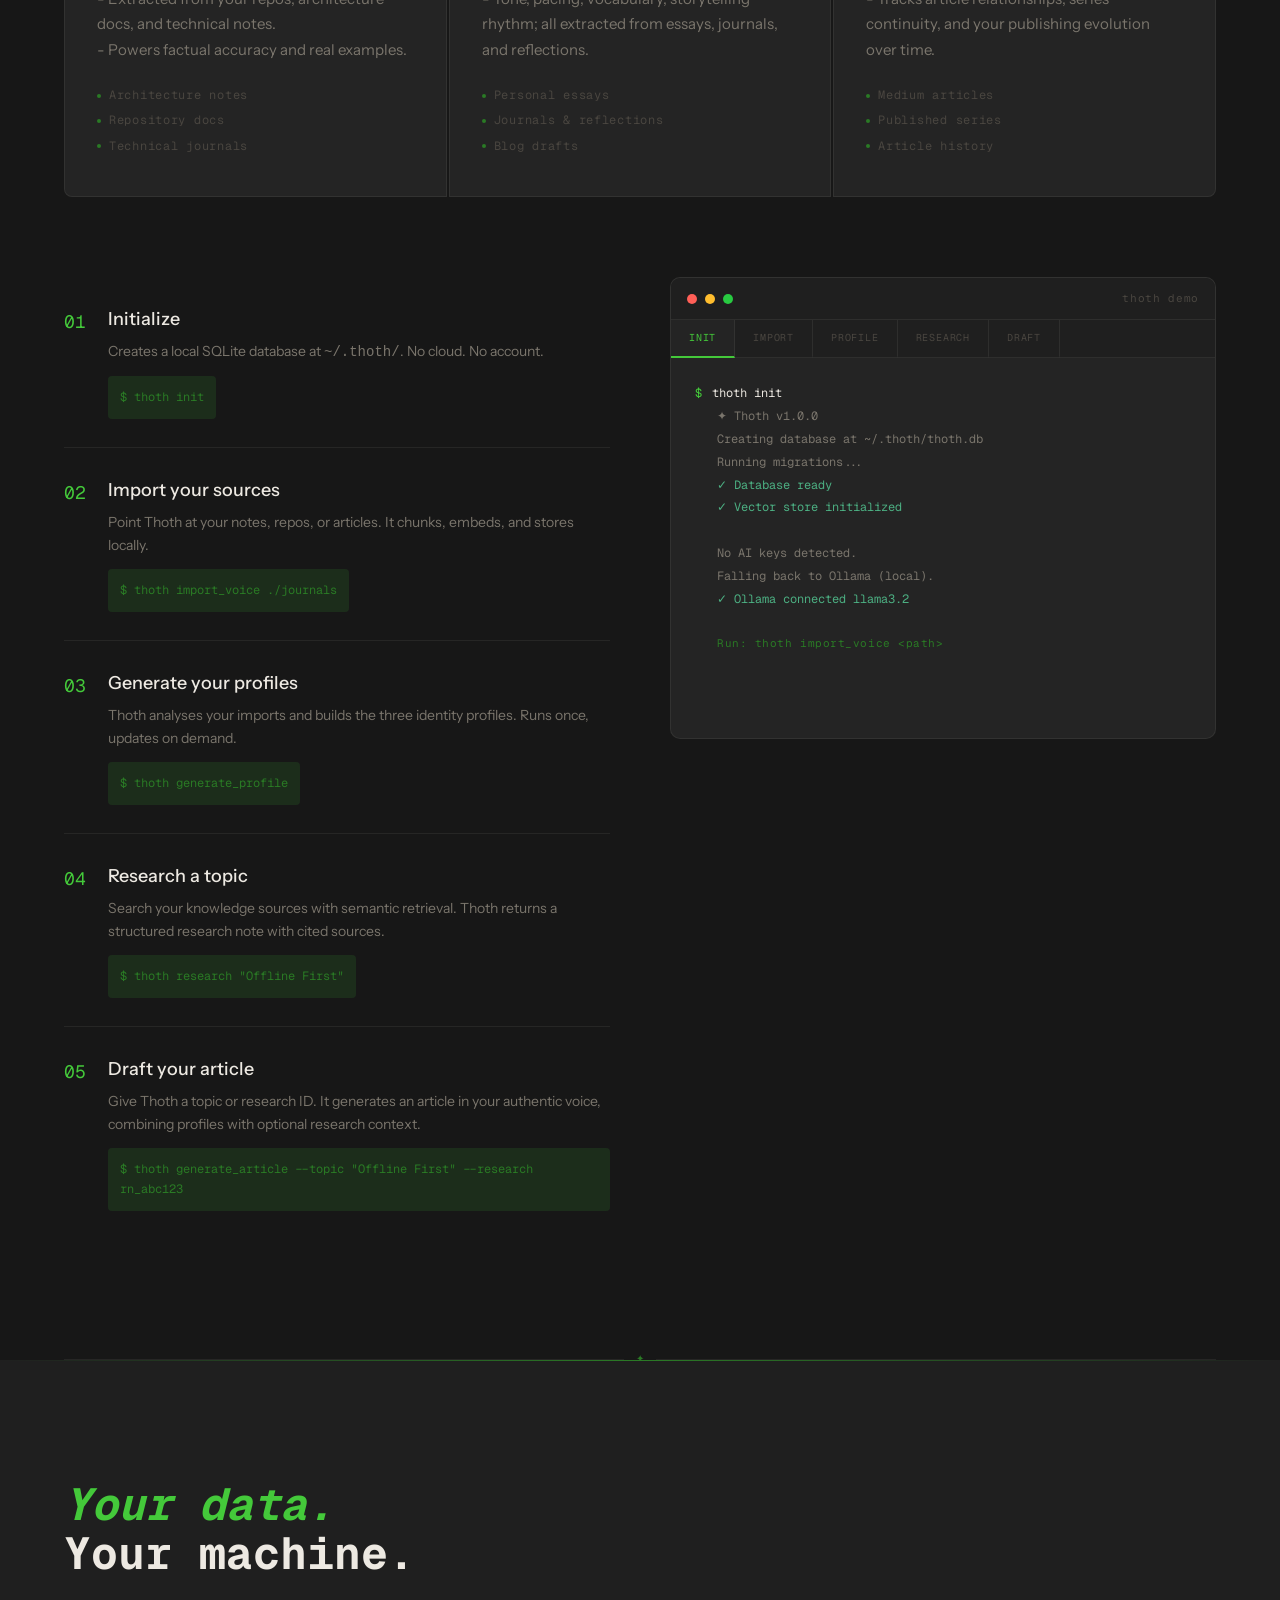
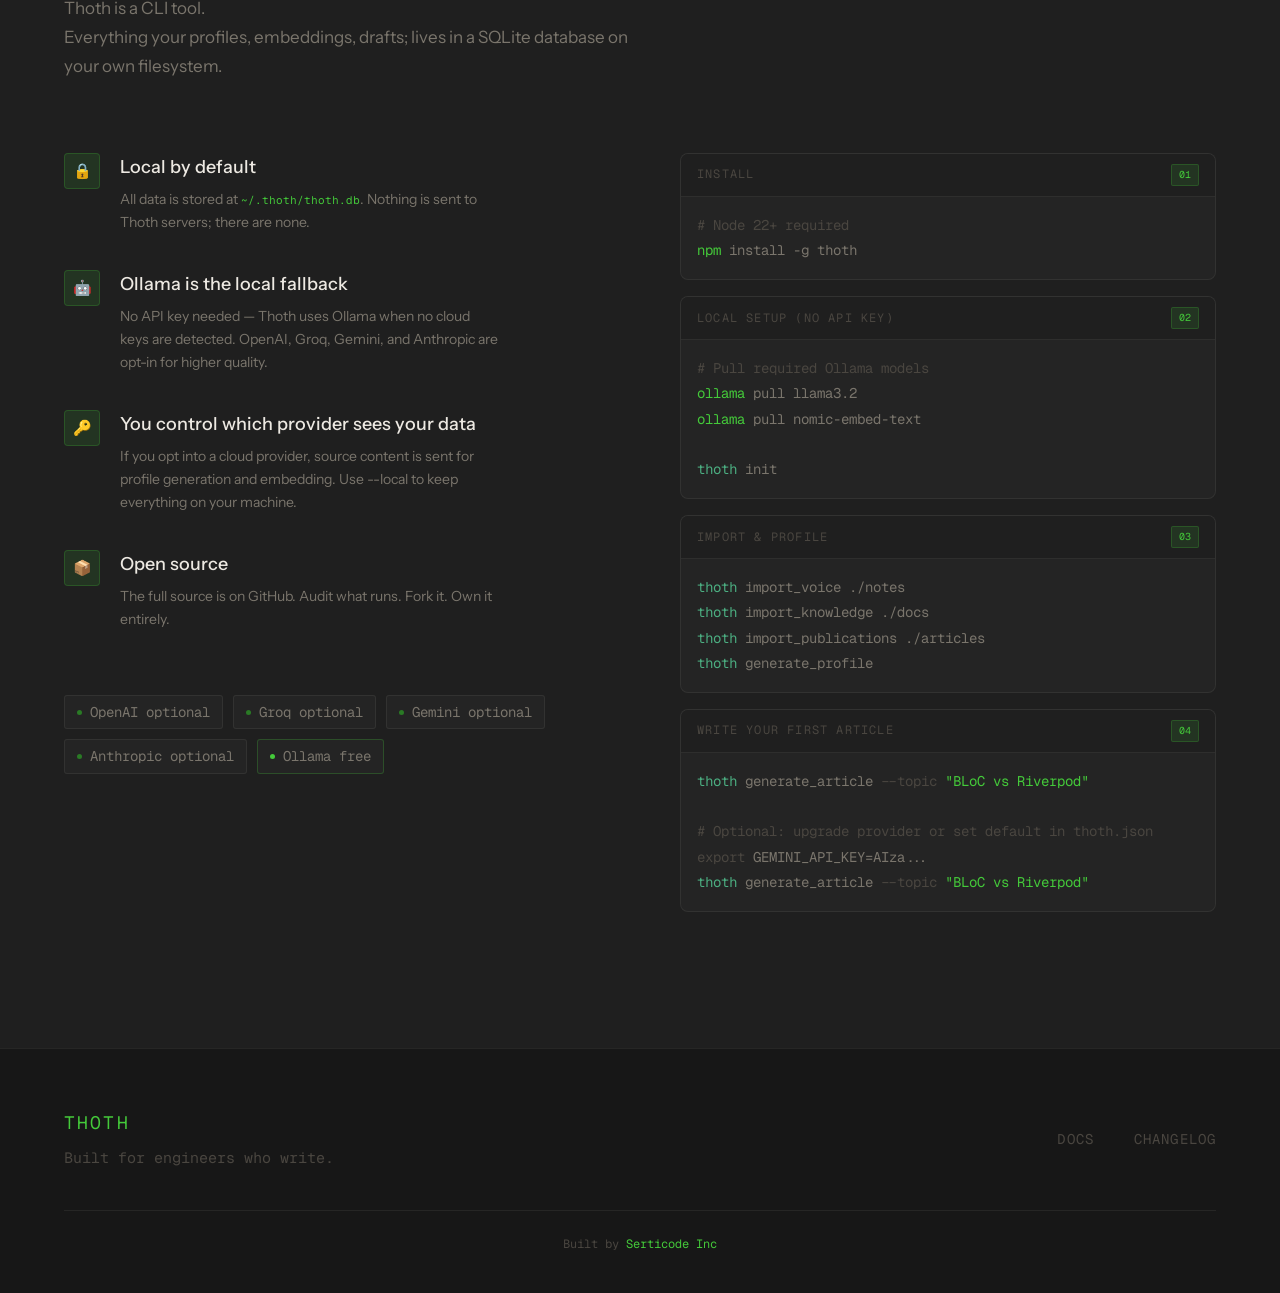
==== commit 250a5dae: "Align landing page with CLI docs: Node 22+, Ollama as fallback, add research step, fix privacy wordi" ====
--- a/index.html
+++ b/index.html
@@ -203,12 +203,21 @@
 					<div class="flow-step">
 						<span class="flow-step-num">04</span>
 						<div class="flow-step-body">
-							<h4 class="flow-step-title">Research and draft</h4>
+							<h4 class="flow-step-title">Research a topic</h4>
 							<p class="flow-step-desc">
-								Give Thoth a topic. It researches, outlines, and generates an article in your voice 8
-								to 10 minute reads, split automatically into series if needed.
-							</p>
-							<span class="flow-step-cmd">$ thoth generate_article --topic "Offline First"</span>
+								Search your knowledge sources with semantic retrieval. Thoth returns a structured research note with cited sources.
+							</p>
+							<span class="flow-step-cmd">$ thoth research "Offline First"</span>
+						</div>
+					</div>
+					<div class="flow-step">
+						<span class="flow-step-num">05</span>
+						<div class="flow-step-body">
+							<h4 class="flow-step-title">Draft your article</h4>
+							<p class="flow-step-desc">
+								Give Thoth a topic or research ID. It generates an article in your authentic voice, combining profiles with optional research context.
+							</p>
+							<span class="flow-step-cmd">$ thoth generate_article --topic "Offline First" --research rn_abc123</span>
 						</div>
 					</div>
 				</div>
@@ -225,7 +234,8 @@
 							<div class="demo-tab active" data-tab="0">init</div>
 							<div class="demo-tab" data-tab="1">import</div>
 							<div class="demo-tab" data-tab="2">profile</div>
-							<div class="demo-tab" data-tab="3">draft</div>
+							<div class="demo-tab" data-tab="3">research</div>
+							<div class="demo-tab" data-tab="4">draft</div>
 						</div>
 						<div class="demo-content">
 							<div class="demo-pane active" id="pane-0">
@@ -236,7 +246,7 @@
 								<div class="t-output">Creating database at ~/.thoth/thoth.db</div>
 								<div class="t-output">Running migrations...</div>
 								<div class="t-success">✓ Database ready</div>
-								<div class="t-success">✓ Vector store initialised</div>
+								<div class="t-success">✓ Vector store initialized</div>
 								<div class="t-output">&nbsp;</div>
 								<div class="t-output">No AI keys detected.</div>
 								<div class="t-output">Falling back to Ollama (local).</div>
@@ -286,22 +296,31 @@
 
 							<div class="demo-pane" id="pane-3">
 								<div class="t-line">
+									<span class="t-prompt">$</span><span class="t-cmd">thoth research "Offline First Mobile Apps"</span>
+								</div>
+								<div class="t-output">Researching: "Offline First Mobile Apps"</div>
+								<div class="t-output">&nbsp;</div>
+								<div class="t-output">Distributed offline-first systems face three primary</div>
+								<div class="t-output">challenges: conflict resolution, sync strategy, and</div>
+								<div class="t-output">local-first data architecture...</div>
+								<div class="t-output">&nbsp;</div>
+								<div class="t-output">Sources cited: 5</div>
+								<div class="t-section">Research ID: rn_abc123</div>
+							</div>
+							<div class="demo-pane" id="pane-4">
+								<div class="t-line">
 									<span class="t-prompt">$</span
 									><span class="t-cmd"
-										>thoth generate_article --topic "Offline First Mobile Apps"</span
+										>thoth generate_article --research rn_abc123</span
 									>
 								</div>
-								<div class="t-output">Researching topic...</div>
-								<div class="t-output">Sourcing: architecture blogs, engineering case studies</div>
-								<div class="t-success">✓ Research package built (12 sources)</div>
-								<div class="t-output">&nbsp;</div>
+								<div class="t-output">Generating article...</div>
 								<div class="t-output">Applying voice profile...</div>
 								<div class="t-output">Applying knowledge profile...</div>
 								<div class="t-output">Generating outline → draft...</div>
 								<div class="t-success">✓ Article generated (1,640 words, ~9 min read)</div>
 								<div class="t-output">&nbsp;</div>
-								<div class="t-output">Saved: ./drafts/offline-first-mobile-apps.md</div>
-								<div class="t-section">Run: thoth export_article &lt;article-id&gt; --format html</div>
+								<div class="t-section">ID: art_abc123</div>
 							</div>
 						</div>
 					</div>
@@ -335,10 +354,10 @@
 					<div class="privacy-pillar reveal reveal-delay-2">
 						<div class="pillar-icon">🤖</div>
 						<div class="pillar-body">
-							<h4 class="pillar-title">Ollama is the default provider</h4>
+							<h4 class="pillar-title">Ollama is the local fallback</h4>
 							<p class="pillar-desc">
-								No API key, or cost, or data leaving your network. Runs entirely on your hardware.
-								OpenAI and Gemini are opt in for higher quality.
+								No API key needed — Thoth uses Ollama when no cloud keys are detected.
+								OpenAI, Groq, Gemini, and Anthropic are opt-in for higher quality.
 							</p>
 						</div>
 					</div>
@@ -347,8 +366,8 @@
 						<div class="pillar-body">
 							<h4 class="pillar-title">You control which provider sees your data</h4>
 							<p class="pillar-desc">
-								If you opt into OpenAI or Gemini, only your embeddings and prompts are sent; never your
-								raw source files.
+								If you opt into a cloud provider, source content is sent for profile generation and embedding.
+								Use --local to keep everything on your machine.
 							</p>
 						</div>
 					</div>
@@ -363,9 +382,9 @@
 					</div>
 
 					<div class="provider-row reveal">
-						<span class="provider-badge free">
+						<span class="provider-badge paid">
 							<span class="badge-dot"></span>
-							Ollama free
+							OpenAI optional
 						</span>
 						<span class="provider-badge paid">
 							<span class="badge-dot"></span>
@@ -377,11 +396,11 @@
 						</span>
 						<span class="provider-badge paid">
 							<span class="badge-dot"></span>
-							OpenAI optional
+							Anthropic optional
 						</span>
-						<span class="provider-badge paid">
+						<span class="provider-badge free">
 							<span class="badge-dot"></span>
-							Anthropic optional
+							Ollama free
 						</span>
 					</div>
 				</div>
@@ -393,7 +412,7 @@
 							<span class="qs-step-badge">01</span>
 						</div>
 						<div class="qs-code">
-							<span class="c-dim"># Node 18+ required</span><br />
+							<span class="c-dim"># Node 22+ required</span><br />
 							<span class="c-accent">npm</span> install -g thoth
 						</div>
 					</div>
@@ -419,6 +438,7 @@
 						<div class="qs-code">
 							<span class="c-green">thoth</span> import_voice ./notes<br />
 							<span class="c-green">thoth</span> import_knowledge ./docs<br />
+							<span class="c-green">thoth</span> import_publications ./articles<br />
 							<span class="c-green">thoth</span> generate_profile
 						</div>
 					</div>
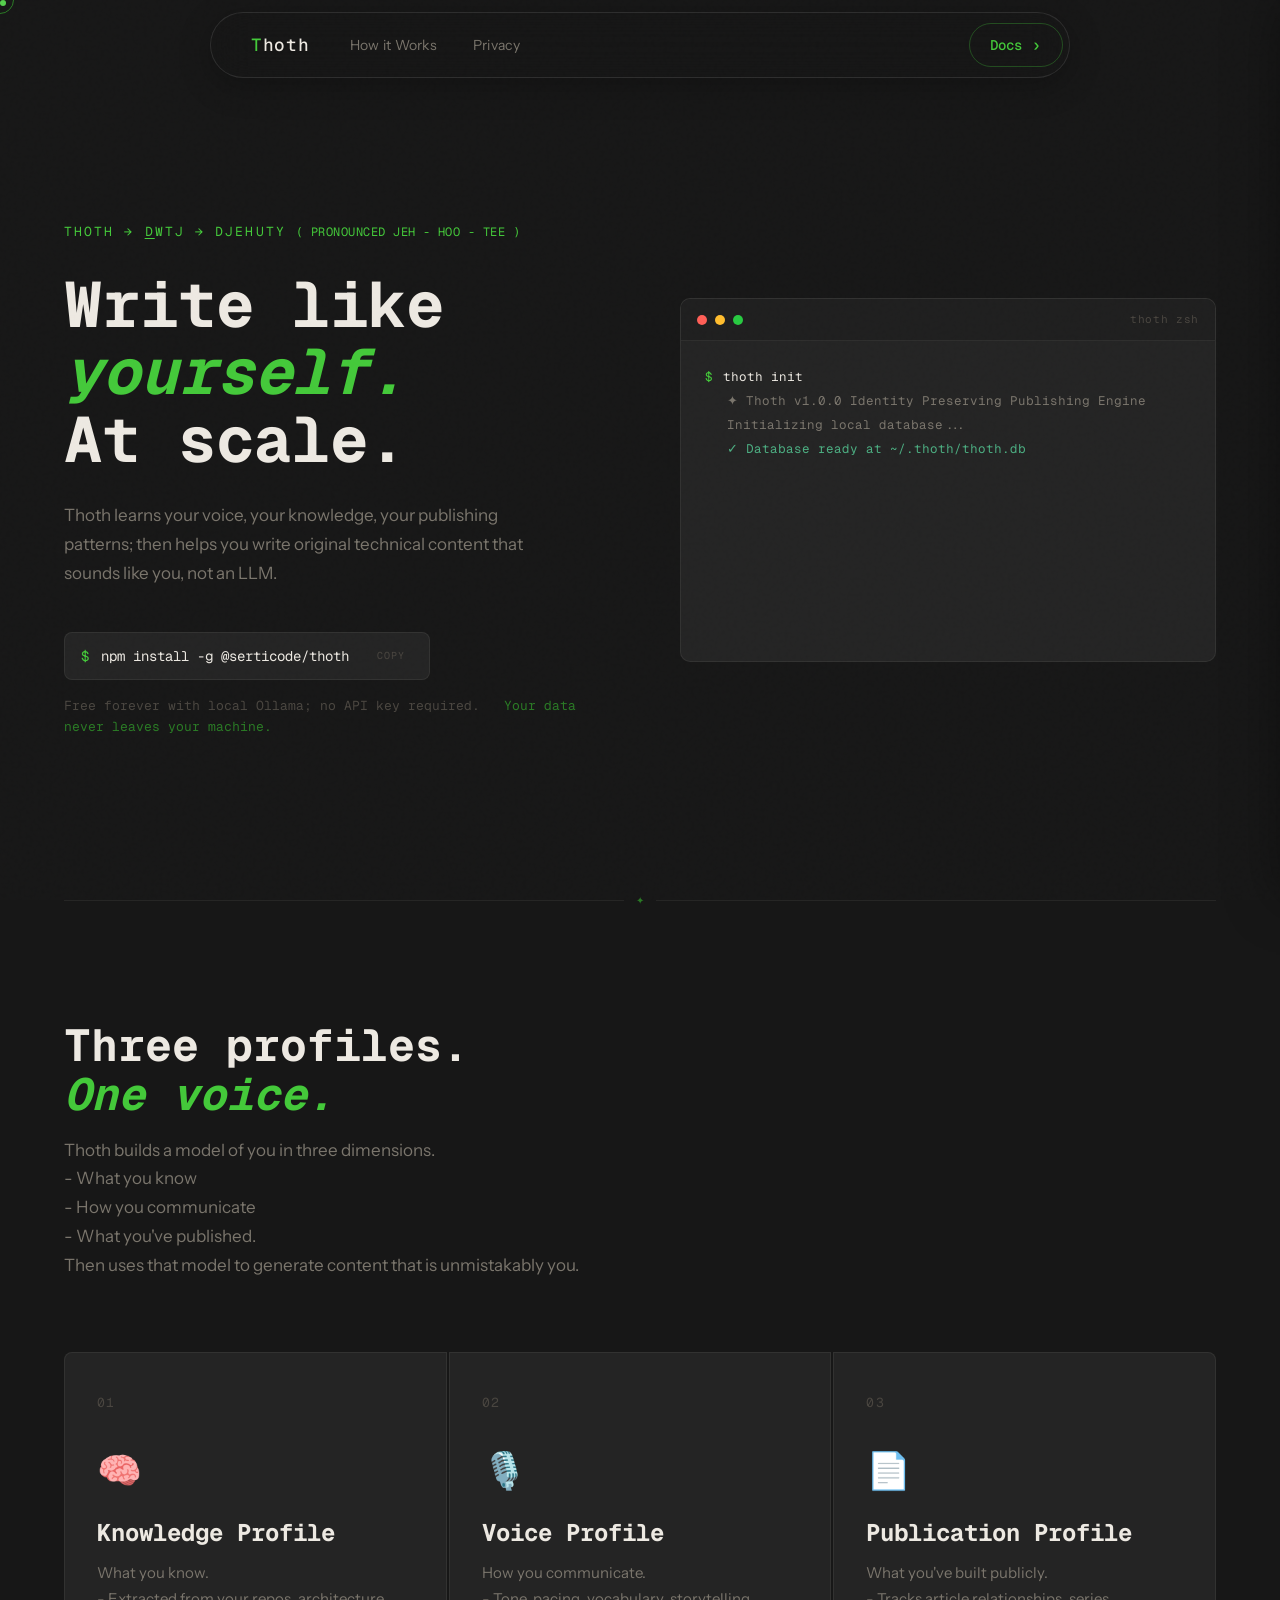
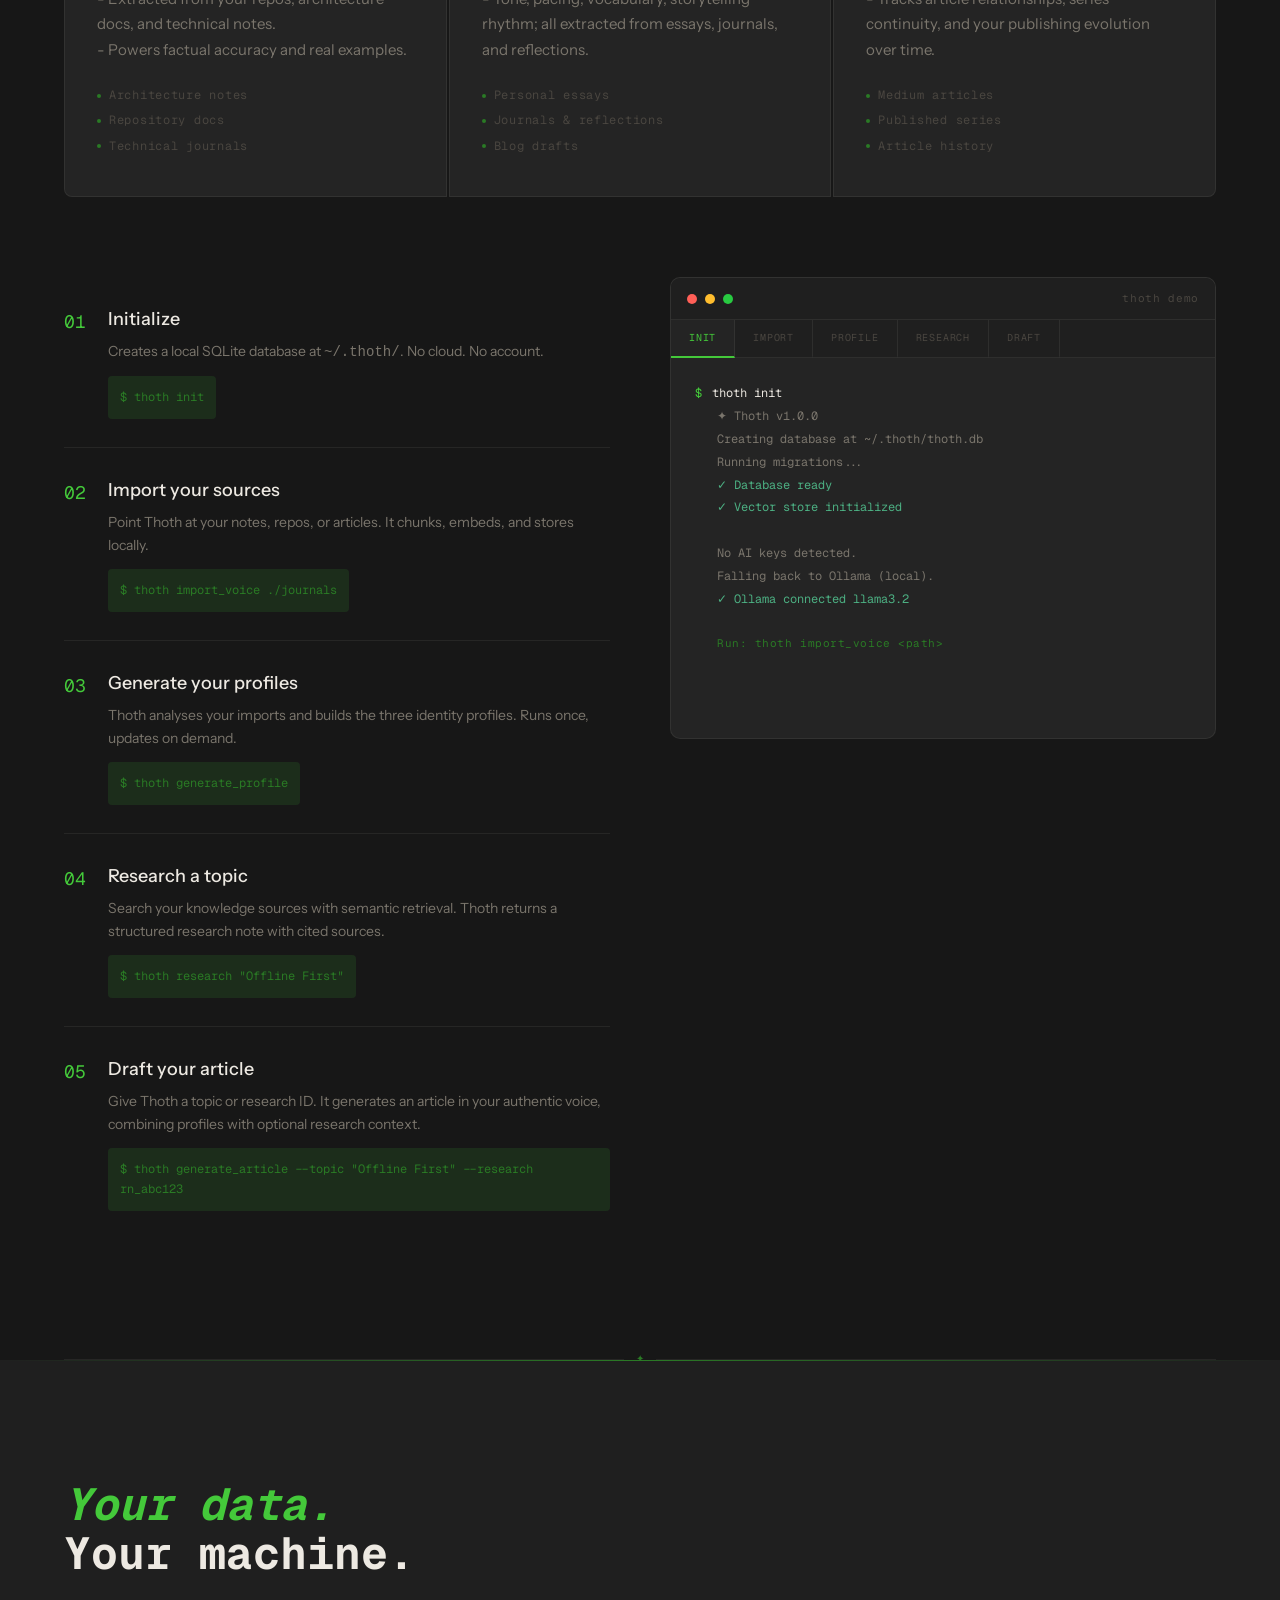
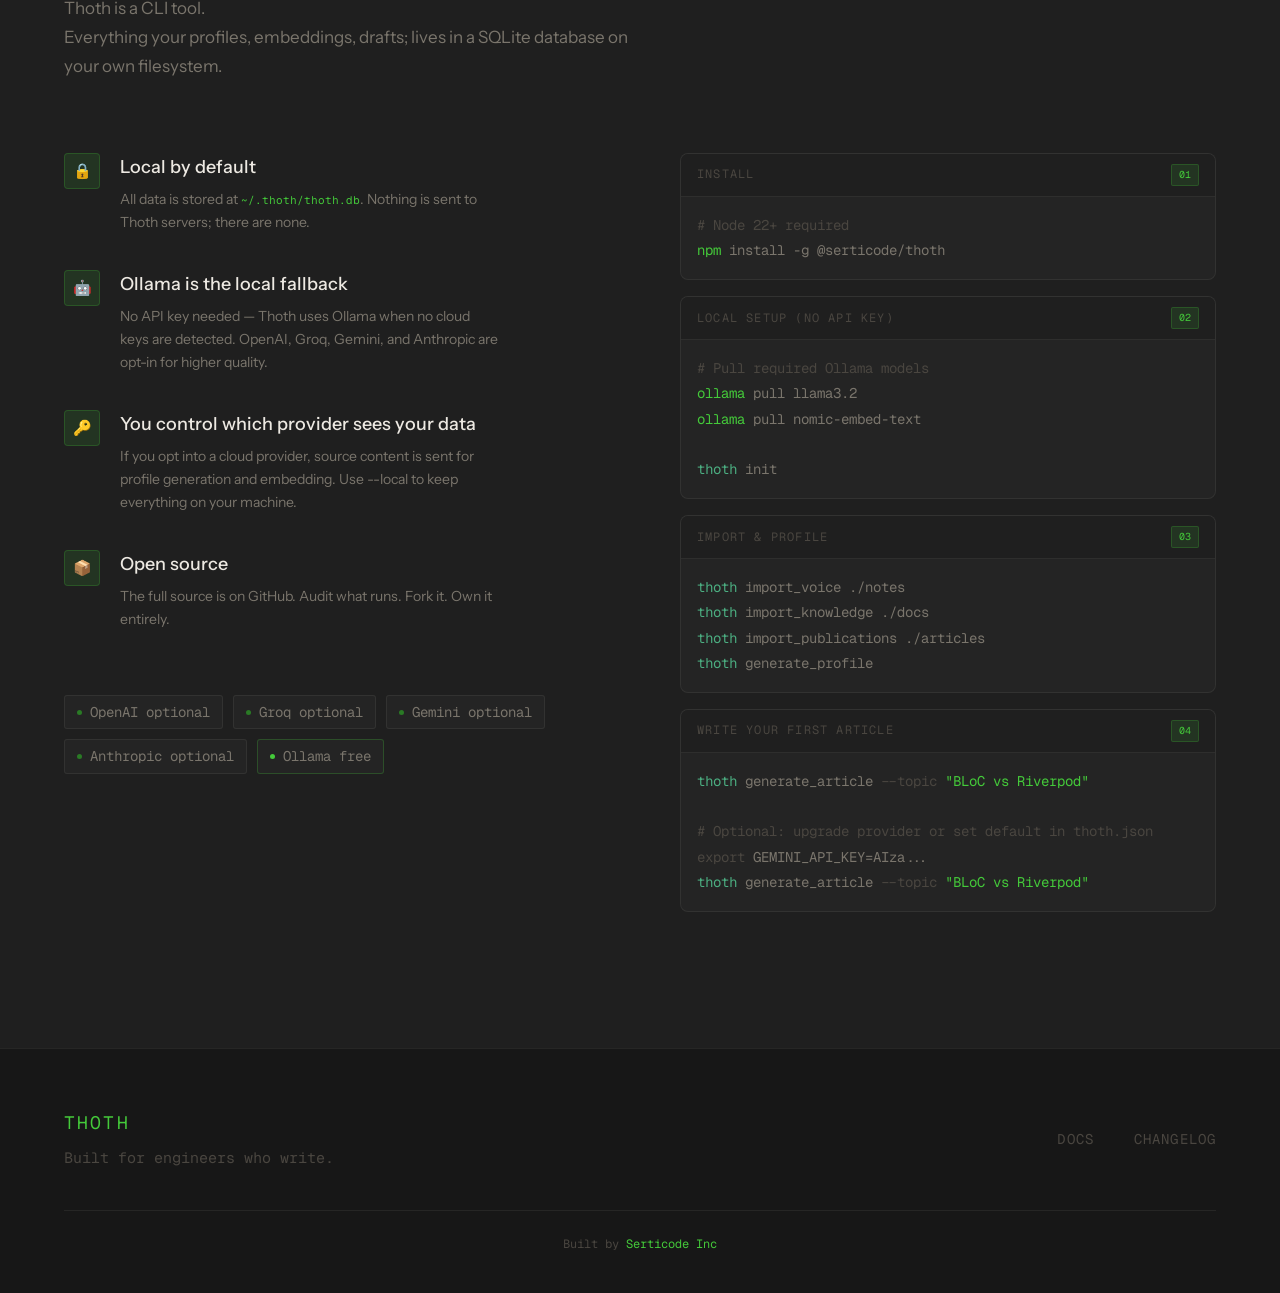
==== commit 3a8ff80b: "Update npm package name to @serticode/thoth and add --stdout flag to export_article" ====
--- a/index.html
+++ b/index.html
@@ -84,7 +84,7 @@
 				<div class="hero-actions">
 					<div class="install-strip">
 						<span class="prompt">$</span>
-						<span id="install-cmd">npm install -g thoth</span>
+						<span id="install-cmd">npm install -g @serticode/thoth</span>
 						<button class="copy-btn">Copy</button>
 					</div>
 					<p class="hero-note">
@@ -413,7 +413,7 @@
 						</div>
 						<div class="qs-code">
 							<span class="c-dim"># Node 22+ required</span><br />
-							<span class="c-accent">npm</span> install -g thoth
+							<span class="c-accent">npm</span> install -g @serticode/thoth
 						</div>
 					</div>
 
